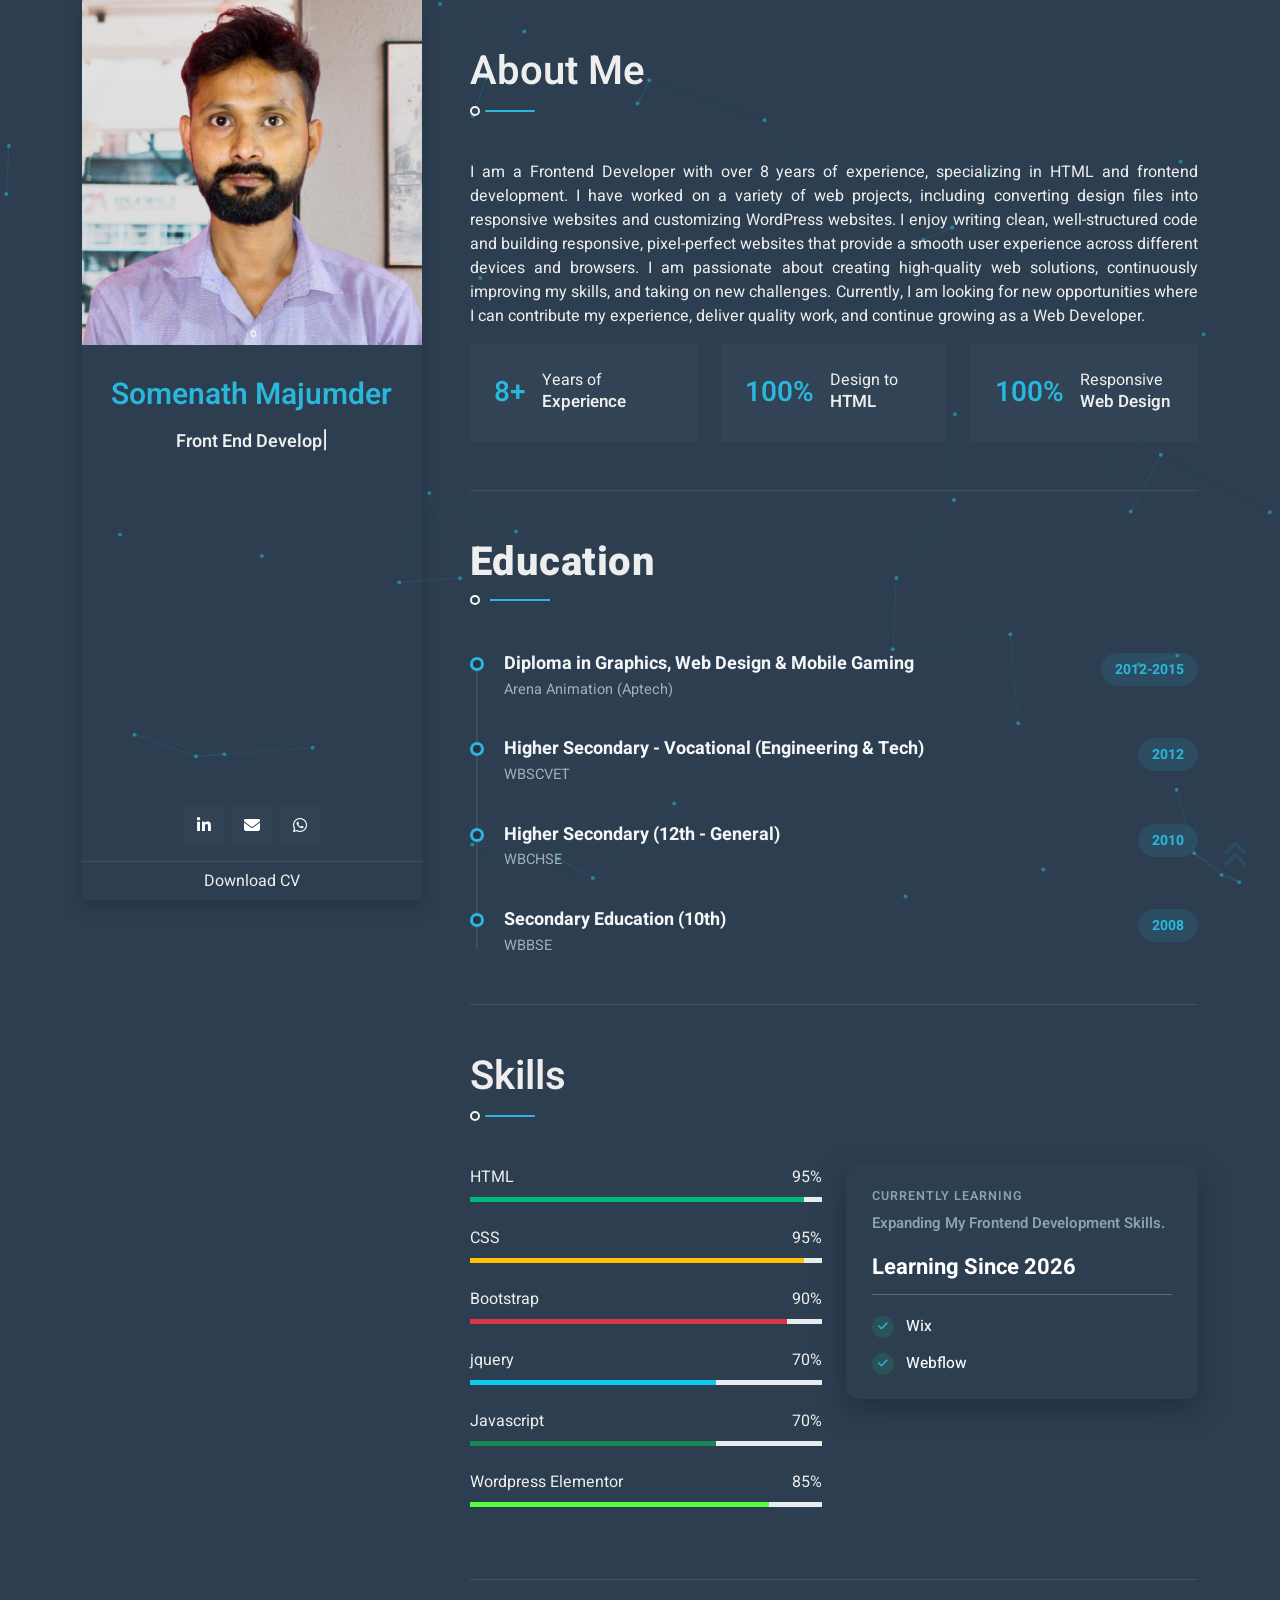
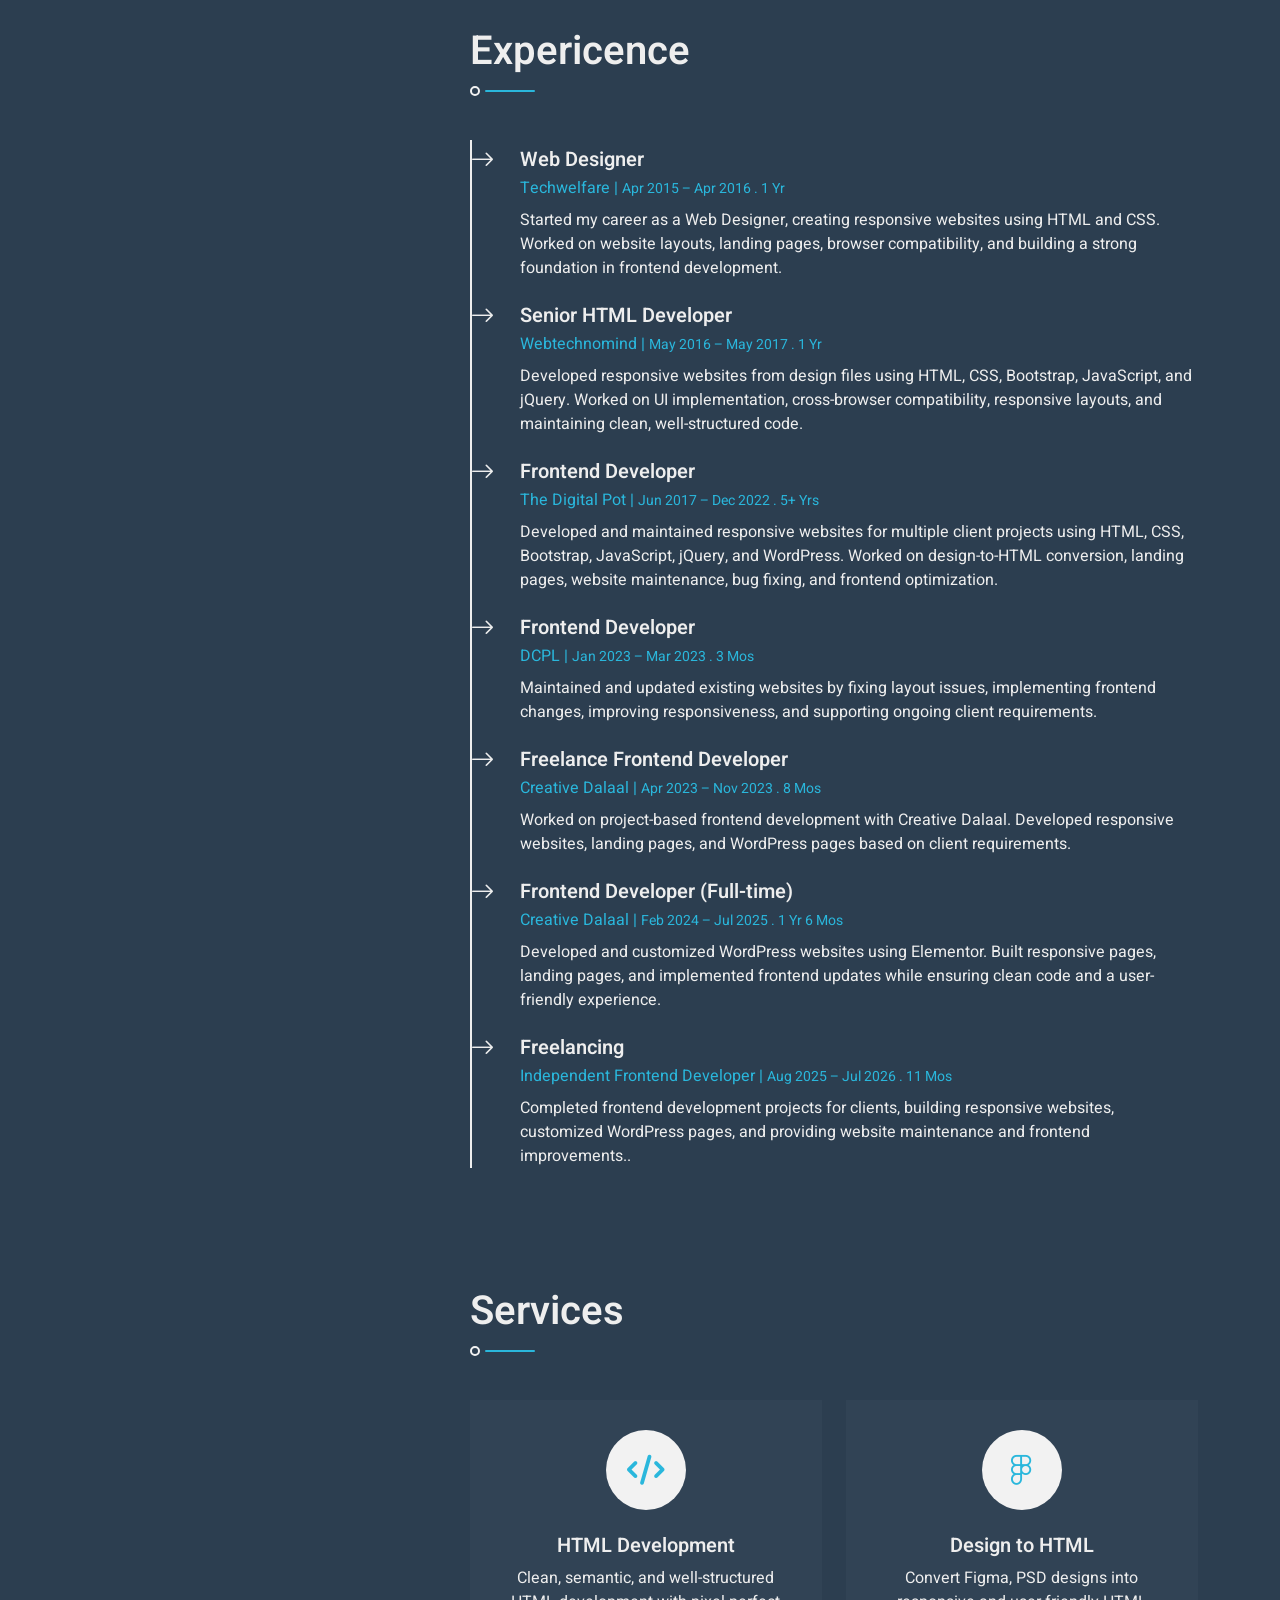
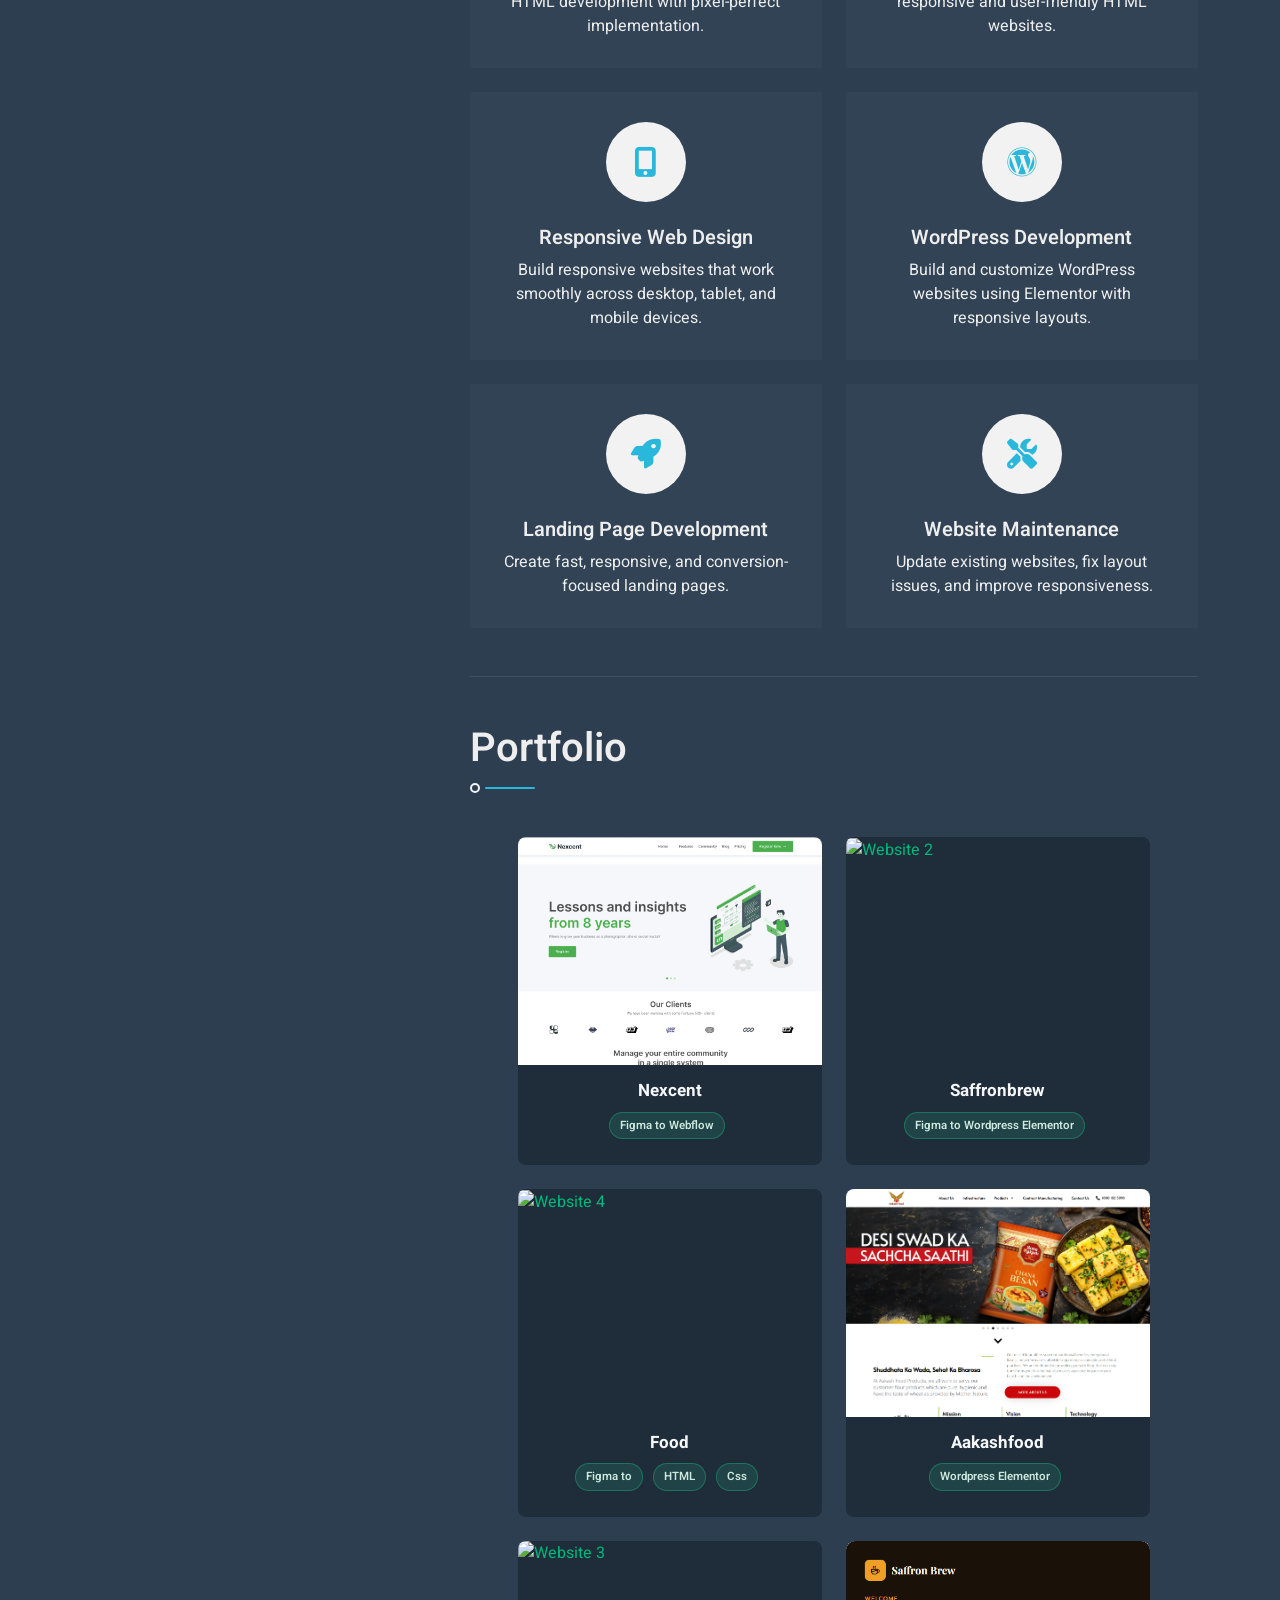
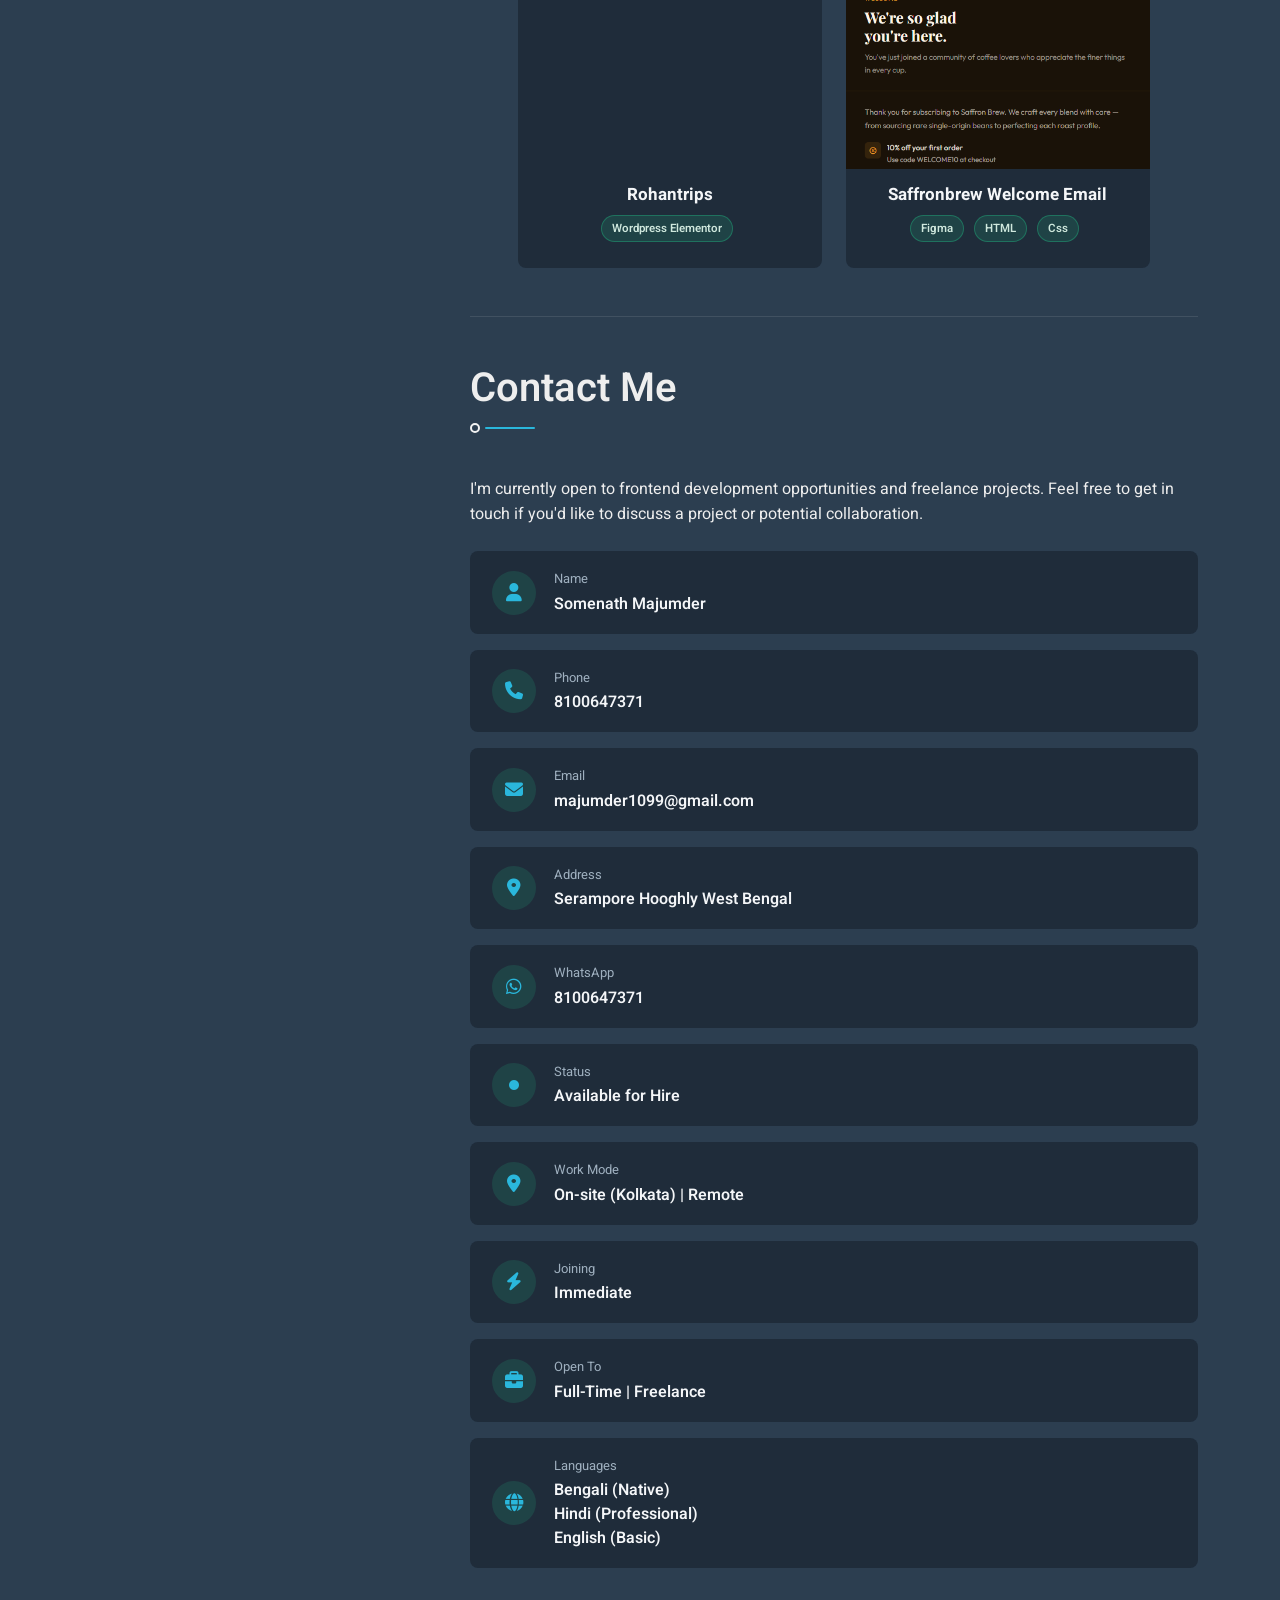
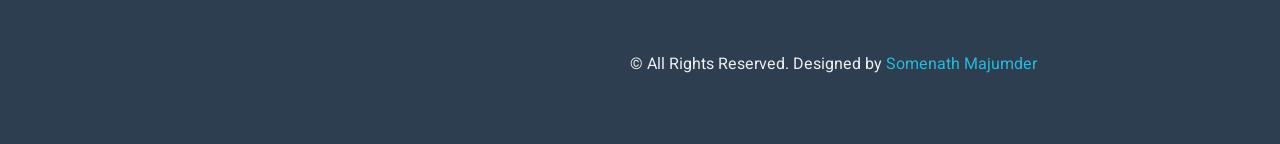
==== index.html @ 273dee14 "Update index.html" ====
<!DOCTYPE html>
<html lang="en">

<head>
    <met#aeb3b8et="utf-8">
        <title>Somenath Portfolio</title>
        <meta content="width=device-width, initial-scale=1.0" name="viewport">
        <meta name="viewport" content="width=device-width, initial-scale=1.0">


        <!-- Favicon -->
        <link href="" rel="icon">

        <!-- Google Web Fonts -->
        <link rel="preconnect" href="https://fonts.googleapis.com">
        <link rel="preconnect" href="https://fonts.gstatic.com" crossorigin>
        <link href="https://fonts.googleapis.com/css2?family=Heebo:wght@300;400;500;600;700&display=swap"
            rel="stylesheet">

        <!-- Icon Font Stylesheet -->
        <!-- <link href="https://cdnjs.cloudflare.com/ajax/libs/font-awesome/5.10.0/css/all.min.css" rel="stylesheet"> -->
        <link href="https://cdn.jsdelivr.net/npm/bootstrap-icons@1.4.1/font/bootstrap-icons.css" rel="stylesheet">

        <!-- Libraries Stylesheet -->
        <link href="lib/owlcarousel/assets/owl.carousel.min.css" rel="stylesheet">
        <link href="lib/lightbox/css/lightbox.min.css" rel="stylesheet">
        <link href="lib/animate/animate.min.css" rel="stylesheet">

        <!-- Customized Bootstrap Stylesheet -->
        <link href="css/bootstrap.min.css" rel="stylesheet">

        <!-- Template Stylesheet -->
        <link href="css/style.css" rel="stylesheet">
        <link rel="stylesheet" href="https://cdnjs.cloudflare.com/ajax/libs/font-awesome/6.5.1/css/all.min.css">
    

 
<script>
document.addEventListener('DOMContentLoaded', function(){

  const canvas = document.createElement('canvas');
  canvas.id = 'autoParticleBg';
  canvas.style.position = 'fixed';
  canvas.style.top = '0';
  canvas.style.left = '0';
  canvas.style.width = '100vw';
  canvas.style.height = '100vh';
  canvas.style.zIndex = '-1';        
  canvas.style.pointerEvents = 'none'; 
  document.body.appendChild(canvas);

  const ctx = canvas.getContext('2d');
  let width, height, particles;

  function resizeCanvas(){
    width = canvas.width = window.innerWidth;
    height = canvas.height = window.innerHeight;
  }
  window.addEventListener('resize', resizeCanvas);
  resizeCanvas();

  const PARTICLE_COUNT = 55;
  const MAX_DIST = 130;

  function createParticles(){
    particles = [];
    for(let i = 0; i < PARTICLE_COUNT; i++){
      particles.push({
        x: Math.random() * width,
        y: Math.random() * height,
        vx: (Math.random() - 0.5) * 0.35,
        vy: (Math.random() - 0.5) * 0.35
      });
    }
  }
  createParticles();

  function animateParticles(){
    ctx.clearRect(0, 0, width, height);

    particles.forEach(p => {
      p.x += p.vx;
      p.y += p.vy;
      if(p.x < 0 || p.x > width) p.vx *= -1;
      if(p.y < 0 || p.y > height) p.vy *= -1;

      ctx.beginPath();
      ctx.arc(p.x, p.y, 2, 0, Math.PI * 2);
      ctx.fillStyle = 'rgba(42, 183, 220, 0.55)';
      ctx.fill();
    });

    for(let i = 0; i < particles.length; i++){
      for(let j = i + 1; j < particles.length; j++){
        const dx = particles[i].x - particles[j].x;
        const dy = particles[i].y - particles[j].y;
        const dist = Math.sqrt(dx*dx + dy*dy);
        if(dist < MAX_DIST){
          ctx.beginPath();
          ctx.moveTo(particles[i].x, particles[i].y);
          ctx.lineTo(particles[j].x, particles[j].y);
          ctx.strokeStyle = 'rgba(42, 183, 220, ' + (1 - dist / MAX_DIST) * 0.25 + ')';
          ctx.lineWidth = 1;
          ctx.stroke();
        }
      }
    }
    requestAnimationFrame(animateParticles);
  }
  animateParticles();


  const style = document.createElement('style');
  style.textContent = `
    .auto-reveal{
      opacity: 0;
      transform: translateY(30px);
      transition: opacity 0.7s ease, transform 0.7s ease;
    }
    .auto-reveal.auto-active{
      opacity: 1;
      transform: translateY(0);
    }
  `;
  document.head.appendChild(style);

 
  const targets = document.querySelectorAll('section');
  targets.forEach(el => el.classList.add('auto-reveal'));

  const observer = new IntersectionObserver(function(entries){
    entries.forEach(function(entry){
      if(entry.isIntersecting){
        entry.target.classList.add('auto-active');
        observer.unobserve(entry.target);
      }
    });
  }, { threshold: 0.12 });

  targets.forEach(el => observer.observe(el));

});
</script>
</head>

<body>
    <!-- Spinner Start -->
    <div id="spinner"
        class="show bg-white position-fixed translate-middle w-100 vh-100 top-50 start-50 d-flex align-items-center justify-content-center">
        <div class="spinner-border text-primary" style="width: 3rem; height: 3rem;" role="status">
            <span class="sr-only">Loading...</span>
        </div>
    </div>
    <!-- Spinner End -->

    <div class="container">
        <div class="row g-5">
            <div class="col-lg-4 sticky-lg-top vh-100">
                <div class="d-flex flex-column h-100 text-center overflow-auto shadow">
                    <img class="w-100 img-fluid mb-4" src="img/s1.png" alt="Image">
                    <h1 class="text-primary mt-2">Somenath Majumder</h1>
                    <div class="mb-4" style="height: 22px;">
                        <h4 class="typed-text-output d-inline-block text-light"></h4>
                        <div class="typed-text d-none">Front End Developer, HTML
                            Developer, Figma to HTML, Figma to Wordpress Elementor </div>
                    </div>
                    <div class="d-flex justify-content-center mt-auto mb-3">
                        <a class="btn btn-secondary btn-square mx-1" href="https://www.linkedin.com/in/somenath-majumder-92918aa6/"><i class="fab fa-linkedin-in"></i></a>
                        <a class="btn btn-secondary btn-square mx-1" href="mailto:>majumder1099@gmail.com"><i class="fa-solid fa-envelope"></i></a>
                        <a class="btn btn-secondary btn-square mx-1" href="https://wa.me/8100647371" target="_blank"><i class="fa-brands fa-whatsapp"></i></a>
                        <!-- <a class="btn btn-secondary btn-square mx-1" href="#"><i class="fab fa-facebook-f"></i></a>
                        <a class="btn btn-secondary btn-square mx-1" href="#"><i class="fab fa-instagram"></i></a> -->
                    </div>
                    <div class="download border-top">
                        <a href="img/cv.pdf" class="btn w-50 " target="_blank">Download
                            CV</a>

                    </div>
                </div>
            </div>
            <div class="col-lg-8">
                <!-- About Start -->
                <section class="about py-5 border-bottom wow fadeInUp" data-wow-delay="0.1s">
                    <h1 class="title pb-3 mb-5">About Me</h1>
                    <p class="text-justify">I am a Frontend Developer with over 8 years
                        of experience, specializing in HTML and frontend development. I
                        have worked on a variety of web projects, including converting
                        design files into responsive websites and customizing WordPress
                        websites. I enjoy writing clean, well-structured code and building
                        responsive, pixel-perfect websites that provide a smooth user
                        experience across different devices and browsers. I am passionate
                        about creating high-quality web solutions, continuously improving
                        my skills, and taking on new challenges. Currently, I am looking
                        for new opportunities where I can contribute my experience,
                        deliver quality work, and continue growing as a Web Developer.
                    </p>

                    <div class="row g-4 about-box">
                        <div class="col-md-4 col-lg-6 col-xl-4">
                            <div class="d-flex bg-secondary p-4">
                                <h1 class="text-primary mb-0">8+</h1>
                                <div class="ps-3">
                                    <p class="mb-0">Years of</p>
                                    <h5 class="mb-0">Experience</h5>
                                </div>
                            </div>
                        </div>
                        <div class="col-md-4 col-lg-6 col-xl-4">
                            <div class="d-flex bg-secondary p-4">
                                <h1 class="text-primary mb-0">100%</h1>
                                <div class="ps-3">
                                    <p class="mb-0">Design to</p>
                                    <h5 class="mb-0">HTML</h5>
                                </div>
                            </div>
                        </div>
                        <div class="col-md-4 col-lg-6 col-xl-4">
                            <div class="d-flex bg-secondary p-4">
                                <h1 class="text-primary mb-0">100%</h1>
                                <div class="ps-3">
                                    <p class="mb-0">Responsive</p>
                                    <h5 class="mb-0">Web Design</h5>
                                </div>
                            </div>
                        </div>
                    </div>
                </section>
                <!-- About End -->
                <!-- Education Start -->
                <section class="edu-section py-5 border-bottom wow fadeInUp">
                    <div class="container1">

                        <div class="section-head mb-5">
                            <h2>Education</h2>
                            <div class="rule">
                                <span class="dot"></span>
                                <span class="line"></span>
                            </div>
                        </div>

                        <div class="edu-timeline">

                            <div class="edu-item">
                                <div class="d-flex flex-wrap justify-content-between align-items-start gap-2">
                                    <div class="edu-info">
                                        <h3>Diploma in Graphics, Web Design & Mobile Gaming</h3>
                                        <p>Arena Animation (Aptech)</p>
                                    </div>
                                    <span class="edu-year">2012-2015</span>
                                </div>
                            </div>

                            <div class="edu-item">
                                <div class="d-flex flex-wrap justify-content-between align-items-start gap-2">
                                    <div class="edu-info">
                                        <h3>Higher Secondary - Vocational (Engineering & Tech)</h3>
                                        <p>WBSCVET</p>
                                    </div>
                                    <span class="edu-year">2012</span>
                                </div>
                            </div>

                            <div class="edu-item">
                                <div class="d-flex flex-wrap justify-content-between align-items-start gap-2">
                                    <div class="edu-info">
                                        <h3>Higher Secondary (12th - General)</h3>
                                        <p>WBCHSE</p>
                                       
                                    </div>
                                    <span class="edu-year">2010</span>
                                </div>
                            </div>

                            <div class="edu-item">
                                <div class="d-flex flex-wrap justify-content-between align-items-start gap-2">
                                    <div class="edu-info">
                                        <h3>Secondary Education (10th)</h3>
                                        <p>WBBSE</p>
                                    </div>
                                    <span class="edu-year">2008</span>
                                </div>
                            </div>
                            

                        </div>

                    </div>
                </section>


                <!-- Education End -->
                <!-- Skills Start -->
                <section class="py-5 border-bottom wow fadeInUp" data-wow-delay="0.1s">
                    <h1 class="title pb-3 mb-5">Skills</h1>
                    <div class="row">
                        <div class="col-sm-6">
                            <div class="skill mb-4">
                                <div class="d-flex justify-content-between">
                                    <p class="mb-2">HTML</p>
                                    <p class="mb-2">95%</p>
                                </div>
                                <div class="progress">
                                    <div class="progress-bar bg-primary" role="progressbar" aria-valuenow="95"
                                        aria-valuemin="0" aria-valuemax="100">
                                    </div>
                                </div>
                            </div>
                            <div class="skill mb-4">
                                <div class="d-flex justify-content-between">
                                    <p class="mb-2">CSS</p>
                                    <p class="mb-2">95%</p>
                                </div>
                                <div class="progress">
                                    <div class="progress-bar bg-warning" role="progressbar" aria-valuenow="95"
                                        aria-valuemin="0" aria-valuemax="100">
                                    </div>
                                </div>
                            </div>
                            <div class="skill mb-4">
                                <div class="d-flex justify-content-between">
                                    <p class="mb-2">Bootstrap</p>
                                    <p class="mb-2">90%</p>
                                </div>
                                <div class="progress">
                                    <div class="progress-bar bg-danger" role="progressbar" aria-valuenow="90"
                                        aria-valuemin="0" aria-valuemax="100">
                                    </div>
                                </div>
                            </div>
                            <div class="skill mb-4">
                                <div class="d-flex justify-content-between">
                                    <p class="mb-2"> jquery</p>
                                    <p class="mb-2">70%</p>
                                </div>
                                <div class="progress">
                                    <div class="progress-bar bg-info" role="progressbar" aria-valuenow="70"
                                        aria-valuemin="0" aria-valuemax="100">
                                    </div>
                                </div>
                            </div>
                            <div class="skill mb-4">
                                <div class="d-flex justify-content-between">
                                    <p class="mb-2">Javascript</p>
                                    <p class="mb-2">70%</p>
                                </div>
                                <div class="progress">
                                    <div class="progress-bar bg-success" role="progressbar" aria-valuenow="70"
                                        aria-valuemin="0" aria-valuemax="100">
                                    </div>
                                </div>
                            </div>
                            <div class="skill mb-4">
                                <div class="d-flex justify-content-between">
                                    <p class="mb-2">Wordpress Elementor</p>
                                    <p class="mb-2">85%</p>
                                </div>
                                <div class="progress">
                                    <div class="progress-bar c1" role="progressbar" aria-valuenow="85" aria-valuemin="0"
                                        aria-valuemax="100">
                                    </div>
                                </div>
                            </div>

                        </div>
                        <div class="col-sm-6">
                            <div class="learning-card">
                                <h6>Currently Learning</h6>
                                <p>Expanding my frontend development skills.</p>
                                <div class="year">Learning Since 2026</div>
                                <hr>

                                <ul class="learning-list">
                                    <li><i class="fa-solid fa-check"></i> Wix</li>
                                    <li><i class="fa-solid fa-check"></i> Webflow</li>

                                </ul>
                            </div>


                        </div>
                    </div>
                </section>
                <!-- Skills End -->

                <!-- Expericence Start -->
                <section class="py-5 wow fadeInUp experience" data-wow-delay="0.1s">
                    <h1 class="title pb-3 mb-5">Expericence</h1>
                    <div class="border-start border-2 border-light pt-2 ps-5">
                        <div class="position-relative mb-4">
                            <span class="bi bi-arrow-right fs-4 text-light position-absolute"
                                style="top: -5px; left: -50px;"></span>
                            <h5 class="mb-1">Web Designer</h5>
                            <p class="mb-2">Techwelfare | <small>Apr 2015 – Apr 2016 . 1 yr</small></p>
                            <p>Started my career as a Web Designer, creating responsive websites using HTML and CSS. Worked on website layouts, landing pages, browser compatibility, and building a strong foundation in frontend development.</p>
                        </div>
                        <div class="position-relative mb-4">
                            <span class="bi bi-arrow-right fs-4 text-light position-absolute"
                                style="top: -5px; left: -50px;"></span>
                            <h5 class="mb-1">Senior HTML Developer</h5>
                            <p class="mb-2">Webtechnomind | <small>May 2016 – May 2017 . 1 yr</small></p>
                            <p>Developed responsive websites from design files using HTML, CSS, Bootstrap, JavaScript, and jQuery. Worked on UI implementation, cross-browser compatibility, responsive layouts, and maintaining clean, well-structured code.</p>
                        </div>
                        <div class="position-relative mb-4">
                            <span class="bi bi-arrow-right fs-4 text-light position-absolute"
                                style="top: -5px; left: -50px;"></span>
                            <h5 class="mb-1">Frontend Developer</h5>
                            <p class="mb-2">The Digital Pot | <small>Jun 2017 – Dec 2022 . 5+ yrs</small></p>
                            <p>Developed and maintained responsive websites for multiple client projects using HTML, CSS, Bootstrap, JavaScript, jQuery, and WordPress. Worked on design-to-HTML conversion, landing pages, website maintenance, bug fixing, and frontend optimization.</p>
                        </div>
                        <div class="position-relative mb-4">
                            <span class="bi bi-arrow-right fs-4 text-light position-absolute"
                                style="top: -5px; left: -50px;"></span>
                            <h5 class="mb-1">Frontend Developer</h5>
                            <p class="mb-2">DCPL | <small>Jan 2023 – Mar 2023 . 3 mos</small></p>
                            <p>Maintained and updated existing websites by fixing layout issues, implementing frontend changes, improving responsiveness, and supporting ongoing client requirements.
                            </p>
                        </div>
                        <div class="position-relative mb-4">
                            <span class="bi bi-arrow-right fs-4 text-light position-absolute"
                                style="top: -5px; left: -50px;"></span>
                            <h5 class="mb-1">Freelance Frontend Developer</h5>
                            <p class="mb-2">Creative Dalaal | <small>Apr 2023 – Nov 2023 . 8 mos</small></p>
                            <p>Worked on project-based frontend development with Creative Dalaal. Developed responsive websites, landing pages, and WordPress pages based on client requirements.</p>
                        </div>
                        <div class="position-relative mb-4">
                            <span class="bi bi-arrow-right fs-4 text-light position-absolute"
                                style="top: -5px; left: -50px;"></span>
                            <h5 class="mb-1">Frontend Developer (Full-time)</h5>
                            <p class="mb-2">Creative Dalaal | <small>Feb 2024 – Jul 2025 . 1 yr 6 mos</small></p>
                            <p>Developed and customized WordPress websites using Elementor. Built responsive pages, landing pages, and implemented frontend updates while ensuring clean code and a user-friendly experience.</p>
                        </div>
                        <div class="position-relative mb-4">
                            <span class="bi bi-arrow-right fs-4 text-light position-absolute"
                                style="top: -5px; left: -50px;"></span>
                            <h5 class="mb-1">Freelancing</h5>
                            <p class="mb-2">	Independent Frontend Developer | <small>Aug 2025 – Jul 2026 . 11 mos</small></p>
                            <p>Completed frontend development projects for clients, building responsive websites, customized WordPress pages, and providing website maintenance and frontend improvements..</p>
                        </div>
                    </div>
                </section>
                <!-- Expericence End -->


                <!-- Services Start -->
                <section class="service py-5 border-bottom wow fadeInUp" data-wow-delay="0.1s">
                    <h1 class="title pb-3 mb-5">Services</h1>
                    <div class="row g-4">
                        <div class="col-md-6">
                            <div class="service-item">
                                <i class="fa-solid fa-code mx-auto mb-4"></i>
                                <h5 class="mb-2">HTML Development</h5>
                                <p class="mb-0">Clean, semantic, and well-structured HTML
                                    development with pixel-perfect implementation.</p>
                            </div>
                        </div>
                        <div class="col-md-6">
                            <div class="service-item">
                                <i class="fa-brands fa-figma mx-auto mb-4"></i>
                                <h5 class="mb-2">Design to HTML</h5>
                                <p class="mb-0">Convert Figma, PSD designs into responsive and
                                    user-friendly HTML websites.</p>
                            </div>
                        </div>
                        <div class="col-md-6">
                            <div class="service-item">
                                <i class="fa-solid fa-mobile-screen-button mx-auto mb-4"></i>
                                <h5 class="mb-2">Responsive Web Design</h5>
                                <p class="mb-0">Build responsive websites that work smoothly
                                    across desktop, tablet, and mobile devices.</p>
                            </div>
                        </div>
                        <div class="col-md-6">
                            <div class="service-item">
                                <i class="fa-brands fa-wordpress mx-auto mb-4"></i>
                                <h5 class="mb-2">WordPress Development</h5>
                                <p class="mb-0">Build and customize WordPress websites using
                                    Elementor with responsive layouts.</p>
                            </div>
                        </div>
                        <div class="col-md-6">
                            <div class="service-item">
                                <i class="fa-solid fa-rocket mx-auto mb-4"></i>
                                <h5 class="mb-2">Landing Page Development</h5>
                                <p class="mb-0">Create fast, responsive, and
                                    conversion-focused landing pages.</p>
                            </div>
                        </div>
                        <div class="col-md-6">
                            <div class="service-item">
                                <i class="fa-solid fa-screwdriver-wrench mx-auto mb-4"></i>
                                <h5 class="mb-2">Website Maintenance</h5>
                                <p class="mb-0">Update existing websites, fix layout issues,
                                    and improve responsiveness.</p>
                            </div>
                        </div>
                    </div>
                </section>
                <!-- Services End -->


                <section class="py-5 border-bottom wow fadeInUp" data-wow-delay="0.1s">
                    <h1 class="title pb-3 mb-5">Portfolio</h1>

                    <div class="container gallery-wrap">

                        <!-- FILTER TABS -->
                        <!-- <div class="filters d-flex justify-content-center gap-2 flex-wrap mb-5">
                            <button class="active" data-filter="all"><i class="fa-solid fa-star me-2"></i>All</button>
                            <button data-filter="design"><i class="fa-solid fa-palette me-2"></i>Design</button>
                            <button data-filter="development"><i class="fa-solid fa-mobile-screen-button me-2"></i>Development</button>
                        </div> -->

                        <!-- GALLERY GRID : 3 per row -->
                        <div class="row g-4" id="galleryGrid">

                            <div class="col-md-6 gallery-col" data-category="development">
                                <a href="https://demo-7b9b4e.webflow.io/" target="_blank" class="project-card">
                                    <div class="project-thumb">
                                        <img src="img/nexcent.png" alt="Website 1">
                                    </div>
                                    <div class="project-body">
                                        <h5>nexcent</h5>
                                        <span class="skill-badge">Figma to Webflow</span>
                                    </div>
                                </a>
                            </div>

                            <div class="col-md-6 gallery-col" data-category="design">
                                <a href="https://demo-project.infinityfree.me/saffronbrew/?i=1" target="_blank"
                                    class="project-card">
                                    <div class="project-thumb">
                                        <img src="img/saffronbrew.png" alt="Website 2">
                                    </div>
                                    <div class="project-body">
                                        <h5>saffronbrew</h5>
                                        <span class="skill-badge">Figma to Wordpress
                                            Elementor</span>
                                    </div>
                                </a>
                            </div>


                            <div class="col-md-6 gallery-col" data-category="development">
                                <a href="https://majumder1099.github.io/food-new/" target="_blank" class="project-card">
                                    <div class="project-thumb">
                                        <img src="img/food.png" alt="Website 4">
                                    </div>
                                    <div class="project-body">
                                        <h5>food</h5>
                                        <span class="skill-badge">Figma to</span>
                                        <span class="skill-badge">HTML</span>
                                        <span class="skill-badge">Css</span>
                                    </div>
                                </a>
                            </div>
                            <div class="col-md-6 gallery-col" data-category="development">
                                <a href="https://aakashfood.com/" target="_blank" class="project-card">
                                    <div class="project-thumb">
                                        <img src="img/aakashfood.png" alt="Website 3">
                                    </div>
                                    <div class="project-body">
                                        <h5>aakashfood</h5>
                                        <span class="skill-badge">Wordpress Elementor</span>
                                    </div>
                                </a>
                            </div>
                            <div class="col-md-6 gallery-col" data-category="development">
                                <a href="https://rohantrips.in//" target="_blank" class="project-card">
                                    <div class="project-thumb">
                                        <img src="img/rohantrips.png" alt="Website 3">
                                    </div>
                                    <div class="project-body">
                                        <h5>rohantrips</h5>
                                        <span class="skill-badge">Wordpress Elementor</span>
                                    </div>
                                </a>
                            </div>
                            <div class="col-md-6 gallery-col" data-category="development">
                                <a href="https://majumder1099.github.io/saffronbrew/saffron_brew_welcome_email.html"
                                    target="_blank" class="project-card">
                                    <div class="project-thumb">
                                        <img src="img/saffron_email.png" alt="Website 3">
                                    </div>
                                    <div class="project-body">
                                        <h5>saffronbrew welcome email</h5>
                                        <span class="skill-badge">Figma</span>
                                        <span class="skill-badge">HTML</span>
                                        <span class="skill-badge">Css</span>
                                    </div>
                                </a>
                            </div>


                        </div>

                    </div>
                </section>


                <!-- Contact Start -->
                <section class="py-5 wow fadeInUp" data-wow-delay="0.1s" id="contact">
                    <h1 class="title pb-3 mb-5">Contact Me</h1>
                    <h4 class="mb-4">I'm currently open to frontend development
                        opportunities and freelance projects. Feel free to get in touch if
                        you'd like to discuss a project or potential collaboration.</h4>
                    <ul class="contact-list">

                        <li>
                            <div class="icon"><i class="fa-solid fa-user"></i></div>
                            <div>
                                <div class="label">Name</div>
                                <div class="value">Somenath Majumder</div>
                            </div>
                        </li>
                        <!-- <li>
                            <div class="icon"><i class="fa-solid fa-cake-candles"></i></div>
                            <div>
                                <div class="label">Date of Birth</div>
                                <div class="value">21.03.1991</div>
                            </div>
                            </li> -->

                        <li>
                            <div class="icon"><i class="fa-solid fa-phone"></i></div>
                            <div>
                                <div class="label">Phone</div>
                                <a class="value" href="tel:">8100647371</a>
                            </div>
                        </li>

                        <li>
                            <div class="icon"><i class="fa-solid fa-envelope"></i></div>
                            <div>
                                <div class="label">Email</div>
                                <a class="value" href="mailto:>majumder1099@gmail.com">majumder1099@gmail.com</a>
                            </div>
                        </li>

                        <li>
                            <div class="icon"><i class="fa-solid fa-location-dot"></i></div>
                            <div>
                                <div class="label">Address</div>
                                <div class="value">Serampore Hooghly West Bengal</div>
                            </div>
                        </li>

                        <li>
                            <div class="icon"><i class="fa-brands fa-whatsapp"></i></div>
                            <div>
                                <div class="label">WhatsApp</div>
                                <a class="value" href="https://wa.me/8100647371" target="_blank">8100647371</a>
                            </div>
                        </li>


                        <li>
                            <div class="icon icon-green"><i class="fa-solid fa-circle" style="font-size:10px;"></i>
                            </div>
                            <div>
                                <div class="label">Status</div>
                                <div class="value status"><span class="status-dot"></span>Available for Hire</div>
                            </div>
                        </li>

                        <li>
                            <div class="icon icon-pink"><i class="fa-solid fa-location-dot"></i></div>
                            <div>
                                <div class="label">Work Mode</div>
                                <div class="value">On-site (Kolkata) | Remote</div>
                            </div>
                        </li>

                        <li>
                            <div class="icon icon-yellow"><i class="fa-solid fa-bolt"></i>
                            </div>
                            <div>
                                <div class="label">Joining</div>
                                <div class="value">Immediate</div>
                            </div>
                        </li>

                        <li>
                            <div class="icon icon-purple"><i class="fa-solid fa-briefcase"></i></div>
                            <div>
                                <div class="label">Open To</div>
                                <div class="value">Full-Time | Freelance</div>
                            </div>
                        </li>

                        <li>
                            <div class="icon icon-blue"><i class="fa-solid fa-globe"></i>
                            </div>
                            <div>
                                <div class="label">Languages</div>
                                <div class="value">
                                    <span class="lang-line">Bengali (Native)</span><br>
                                    <span class="lang-line">Hindi (Professional)</span><br>
                                    <span class="lang-line">English (Basic)</span>
                                </div>
                            </div>
                        </li>


                    </ul>
                </section>
                <!-- Contact End -->

                <!-- Footer Start -->
                <section class="wow fadeIn" data-wow-delay="0.1s">
                    <!-- <div class="bg-secondary text-light text-center p-5">
                            <div class="d-flex justify-content-center mb-4">
                                <a class="btn btn-dark btn-square mx-1" href="#"><i class="fab fa-twitter"></i></a>
                                <a class="btn btn-dark btn-square mx-1" href="#"><i class="fab fa-facebook-f"></i></a>
                                <a class="btn btn-dark btn-square mx-1" href="#"><i class="fab fa-linkedin-in"></i></a>
                                <a class="btn btn-dark btn-square mx-1" href="#"><i class="fab fa-instagram"></i></a>
                            </div>
                            <div class="d-flex justify-content-center mb-3">
                                <a class="text-light px-3 border-end" href="#">Privacy</a>
                                <a class="text-light px-3 border-end" href="#">Terms</a>
                                <a class="text-light px-3 border-end" href="#">FAQs</a>
                                <a class="text-light px-3" href="#">Help</a>
                            </div>
							
                            <p class="m-0">&copy; All Rights Reserved. Designed by <a href="https://htmlcodex.com">HTML Codex</a></p>
                        </div> -->
                    <p class="m-0 copy">&copy; All Rights Reserved.<br class="d-block d-sm-none"> Designed by <a href="">Somenath Majumder</a></p>
                </section>
                <!-- Footer End -->
            </div>
        </div>
    </div>


    <!-- Back to Top -->
    <a href="#" class="back-to-top"><i class="fa fa-angle-double-up"></i></a>

    <!-- JavaScript Libraries -->
    <script src="https://code.jquery.com/jquery-3.4.1.min.js"></script>
    <script src="https://stackpath.bootstrapcdn.com/bootstrap/4.4.1/js/bootstrap.bundle.min.js">
    </script>
    <script src="lib/wow/wow.min.js"></script>
    <script src="lib/typed/typed.min.js"></script>
    <script src="lib/easing/easing.min.js"></script>
    <script src="lib/waypoints/waypoints.min.js"></script>
    <script src="lib/counterup/counterup.min.js"></script>
    <script src="lib/owlcarousel/owl.carousel.min.js"></script>
    <script src="lib/isotope/isotope.pkgd.min.js"></script>
    <script src="lib/lightbox/js/lightbox.min.js"></script>

    <!-- Contact Javascript File -->
    <script src="mail/jqBootstrapValidation.min.js"></script>
    <script src="mail/contact.js"></script>

    <!-- Template Javascript -->
    <script src="js/main.js"></script>
</body>

</html>
---- css/style.css ----
/********** Template CSS **********/
:root {
  --primary: #2ab7dc;
  --secondary: #314355;
  --light: #F2F2F2;
  --dark: #2C3E50;
}

#spinner {
  opacity: 0;
  visibility: hidden;
  transition: opacity .5s ease-out, visibility 0s linear .5s;
  z-index: 99999;
}

#spinner .spinner-border {
  color: #2ab7dc !important
}

.sticky-lg-top h1 {
  color: #2ab7dc !important;
  font-size: 30px;
}

.sticky-lg-top h4 {
  font-size: 18px;
}

.download {
  text-align: center;
}

#spinner.show {
  transition: opacity .5s ease-out, visibility 0s linear 0s;
  visibility: visible;
  opacity: 1;
}

@media (max-width: 991.98px) {
  .sticky-lg-top.vh-100 {
    height: 100% !important;
  }
}

.fw-semi-bold {
  font-weight: 600;
}

.fw-medium {
  font-weight: 500;
}

.btn-square {
  width: 40px;
  height: 40px;
}

.btn-sm-square {
  width: 30px;
  height: 30px;
}

.btn-lg-square {
  width: 50px;
  height: 50px;
}

.btn-square,
.btn-sm-square,
.btn-lg-square {
  padding: 0;
  display: flex;
  align-items: center;
  justify-content: center;
}

.btn.btn-primary {
  color: #FFFFFF;
}

.typed-cursor {
  font-size: 25px;
  color: var(--light);
}

.back-to-top {
  position: fixed;
  display: none;
  width: 30px;
  height: 30px;
  text-align: center;
  line-height: 1;
  font-size: 30px;
  right: 30px;
  bottom: 30px;
  transition: background 0.5s;
  z-index: 11;
}

.back-to-top i {
  color: var(--primary);
}

.back-to-top i:hover {
  color: var(--dark);
}

.back-to-top {
  -webkit-animation: action 1s infinite alternate;
  animation: action 1s infinite alternate;
}

@-webkit-keyframes action {
  0% {
    transform: translateY(0);
  }

  100% {
    transform: translateY(-15px);
  }
}

@keyframes action {
  0% {
    transform: translateY(0);
  }

  100% {
    transform: translateY(-15px);
  }
}

.title {
  position: relative;
}

.title::before {
  position: absolute;
  content: "";
  width: 10px;
  height: 10px;
  bottom: -4px;
  left: 0;
  border: 2px solid var(--light);
  border-radius: 10px;
}

.title::after {
  position: absolute;
  content: "";
  width: 50px;
  height: 2px;
  bottom: 0;
  left: 15px;
  border-radius: 2px;
  background: #2ab7dc;
}

.progress {
  height: 5px;
}

.progress .progress-bar {
  width: 0px;
  transition: 2s;
}

.service-item {
  padding: 30px;
  text-align: center;
  background: var(--secondary);
}

.service-item i {
  width: 80px;
  height: 80px;
  font-size: 30px;
  border-radius: 50%;
  display: flex;
  align-items: center;
  justify-content: center;
  background: var(--light);
  color: #2ab7dc;
  transition: .5s;
}

.service-item:hover i {
  background: #2ab7dc;
  color: #fff;
}

.portfolio-item .portfolio-btn {
  position: absolute;
  width: 0;
  height: 0;
  top: 50%;
  left: 50%;
  font-size: 90px;
  background: rgba(44, 62, 80, .9);
  opacity: 0;
  transition: .5s;
}

.portfolio-item:hover .portfolio-btn {
  opacity: 1;
  width: calc(100% - 60px);
  height: calc(100% - 60px);
  top: 30px;
  left: 30px;
}

.portfolio-item i {
  opacity: 0;
  transition: .3s;
  transition-delay: .3s;
}

.portfolio-item:hover i {
  opacity: 1;
}

.testimonial-carousel .owl-dots {
  margin-top: 25px;
  text-align: center;
}

.testimonial-carousel .owl-dot {
  display: inline-block;
  margin: 0 5px;
  width: 15px;
  height: 15px;
  background: var(--light);
}

.testimonial-carousel .owl-dot.active {
  background: var(--primary);
}

.c1 {
  background: #57ff44;
}

.c2 {
  background: #af0b0b;
}

.c3 {
  background: #5144ff;
}

.about-box h1 {
  font-size: 28px;
  line-height: 50px;
  color: #2ab7dc !important;
}

.about-box h5 {
  font-size: 17px;
}

.text-justify {
  text-align: justify;
}

/* education */
:root {
  --bg: #263544;
  --text: #f4f6f8;
  --muted: #9fb0bf;
  --line: rgba(255, 255, 255, 0.08);
  --c-accent: #2ab7dc;
}

.edu-section {
  padding: 70px 0;
}

.section-head h2 {
  font-size: 40px;
  font-weight: 800;
  letter-spacing: 0.5px;
}

.section-head .rule {
  display: flex;
  align-items: center;
  gap: 10px;
}

.section-head .rule .dot {
  width: 10px;
  height: 10px;
  border: 2px solid var(--text);
  border-radius: 50%;
}

.section-head .rule .line {
  width: 60px;
  height: 2px;
  background: #2ab7dc;
}

.edu-timeline {
  position: relative;
  padding-left: 34px;
}

.edu-timeline::before {
  content: "";
  position: absolute;
  left: 6px;
  top: 6px;
  bottom: 6px;
  width: 2px;
  background: var(--line);
}

.edu-item {
  position: relative;
  padding-bottom: 38px;
}

.edu-item:last-child {
  padding-bottom: 0;
}

.edu-item::before {
  content: "";
  position: absolute;
  left: -34px;
  top: 4px;
  width: 14px;
  height: 14px;
  border-radius: 50%;
  background: var(--bg);
  border: 3px solid var(--c-accent);
}

.edu-info h3 {
  font-size: 18px;
  font-weight: 700;
  color: var(--text);
  margin-bottom: 4px;
}

.edu-info p {
  font-size: 14.5px;
  color: var(--muted);
  margin-bottom: 0;
}

.edu-year {
  font-size: 14px;
  font-weight: 700;
  color: var(--c-accent);
  background: rgba(42, 183, 220, 0.12);
  padding: 6px 14px;
  border-radius: 20px;
  white-space: nowrap;
}

@media (max-width: 575.98px) {
  .section-head h2 {
    font-size: 32px;
  }
}



/* skill */
.learning-card {
  /* max-width: 270px;
    background: #1c2733; */
  border-radius: 12px;
  padding: 24px 26px;
  color: #f4f6f8;
  box-shadow: 0 10px 30px rgba(0, 0, 0, 0.25);
}

.learning-card h6 {
  font-size: 12.5px;
  font-weight: 600;
  letter-spacing: 1px;
  text-transform: uppercase;
  color: #8fa2b3;

}

.learning-card p {
  font-size: 15px;
  font-weight: 600;
  text-transform: capitalize;

  color: #8fa2b3;

}

.learning-card .year {
  font-size: 22px;
  font-weight: 700;
  color: #ffffff;
  margin-bottom: 10px;
}

.learning-card hr {
  border-top: 1px solid rgba(255, 255, 255, 0.12);
  margin: 0 0 20px 0;
}

.learning-list {
  list-style: none;
  padding: 0;
  margin: 0;
}

.learning-list li {
  display: flex;
  align-items: center;
  gap: 12px;
  font-size: 15.5px;
  font-weight: 500;
  margin-bottom: 14px;
}

.learning-list li:last-child {
  margin-bottom: 0;
}

.learning-list li i {
  flex-shrink: 0;
  width: 22px;
  height: 22px;
  display: flex;
  align-items: center;
  justify-content: center;
  background: rgba(33, 201, 138, 0.15);
  color: #2ab7dc;
  border-radius: 50%;
  font-size: 11px;
}

/* experience */
.experience .mb-2 {
  text-transform: capitalize;
  color: #2ab7dc;
}




}

.filters button:hover {
  color: #f4f6f8;
  border-color: rgba(255, 255, 255, 0.35);
}

.filters button.active {
  background: rgba(255, 255, 255, 0.08);
  color: #f4f6f8;
  border-color: rgba(255, 255, 255, 0.35);
}

/* ---------- Project card ---------- */
.project-card {
  display: block;
  text-decoration: none;
  background: #1f2c3a;
  border-radius: 8px;
  overflow: hidden;
  height: 100%;
  transition: transform 0.25s ease, box-shadow 0.25s ease;
}

.project-card:hover {
  transform: translateY(-6px);
  box-shadow: 0 12px 24px rgba(0, 0, 0, 0.3);
}

.project-thumb {
  position: relative;
  aspect-ratio: 4 / 3;
  overflow: hidden;
}

.project-thumb img {
  width: 100%;
  height: 100%;
  object-fit: cover;
  object-position: top;
  transition: transform 0.4s ease;
}

.project-card:hover .project-thumb img {
  transform: scale(1.08);
}

.project-body {
  padding: 16px 18px 20px;
  text-align: center;
}

.project-body h5 {
  font-size: 17px;
  font-weight: 700;
  color: #f4f6f8;
  margin-bottom: 10px;
  text-transform: capitalize;
}

.skill-badge {
  display: inline-block;
  font-size: 11.5px;
  font-weight: 600;
  color: #cfe8dd;
  background: rgba(33, 201, 138, 0.15);
  border: 1px solid rgba(33, 201, 138, 0.35);
  padding: 4px 10px;
  border-radius: 20px;
  margin: 0 6px 6px 0;
}


/* contact */
#contact h4 {
  font-size: 16px;
  line-height: 25px;
  font-weight: normal;
}

.contact-list {
  list-style: none;
  padding: 0;
  margin: 0;
}

.contact-list li {
  display: flex;
  align-items: center;
  gap: 18px;
  background: #1f2c3a;
  border-radius: 8px;
  padding: 18px 22px;
  margin-bottom: 16px;
}

.contact-list .icon {
  flex-shrink: 0;
  width: 44px;
  height: 44px;
  border-radius: 50%;
  background: rgba(33, 201, 138, 0.15);
  color: #2ab7dc;
  display: flex;
  align-items: center;
  justify-content: center;
  font-size: 18px;
}

.contact-list .label {
  font-size: 13px;
  color: #9fb0bf;
  margin-bottom: 3px;
}

.contact-list .value {
  font-size: 16px;
  font-weight: 600;
  color: #f4f6f8;
}

.contact-list a.value {
  text-decoration: none;
  color: #f4f6f8;
}

.contact-list a.value:hover {
  color: #2ab7dc;
}


.copy {
  text-align: center;
  padding: 20px 0;
}

.copy a {
  color: #2ab7dc;
}





@media (max-width: 480px) {
 html, body {
  overflow-x: hidden;
  max-width: 100%;
}
.about, .service{ padding: 0 0 0 0 !important;}
}
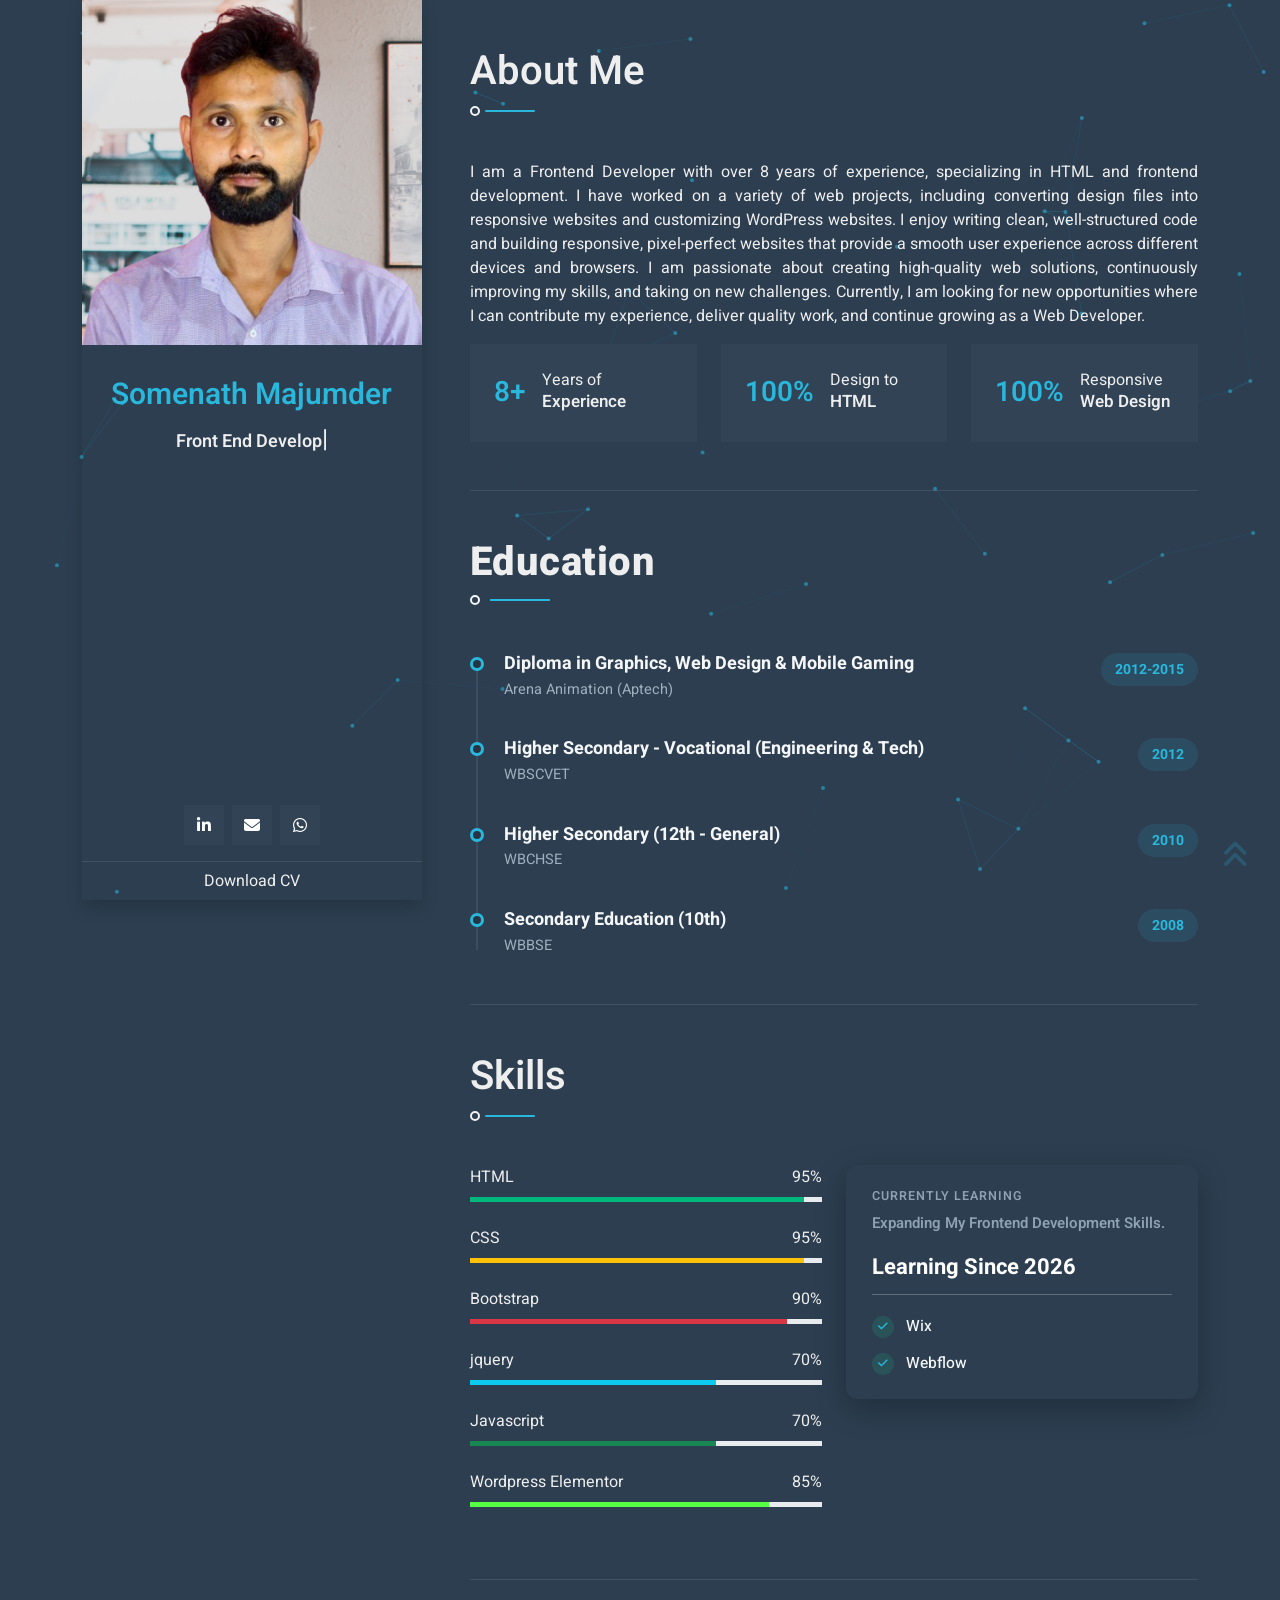
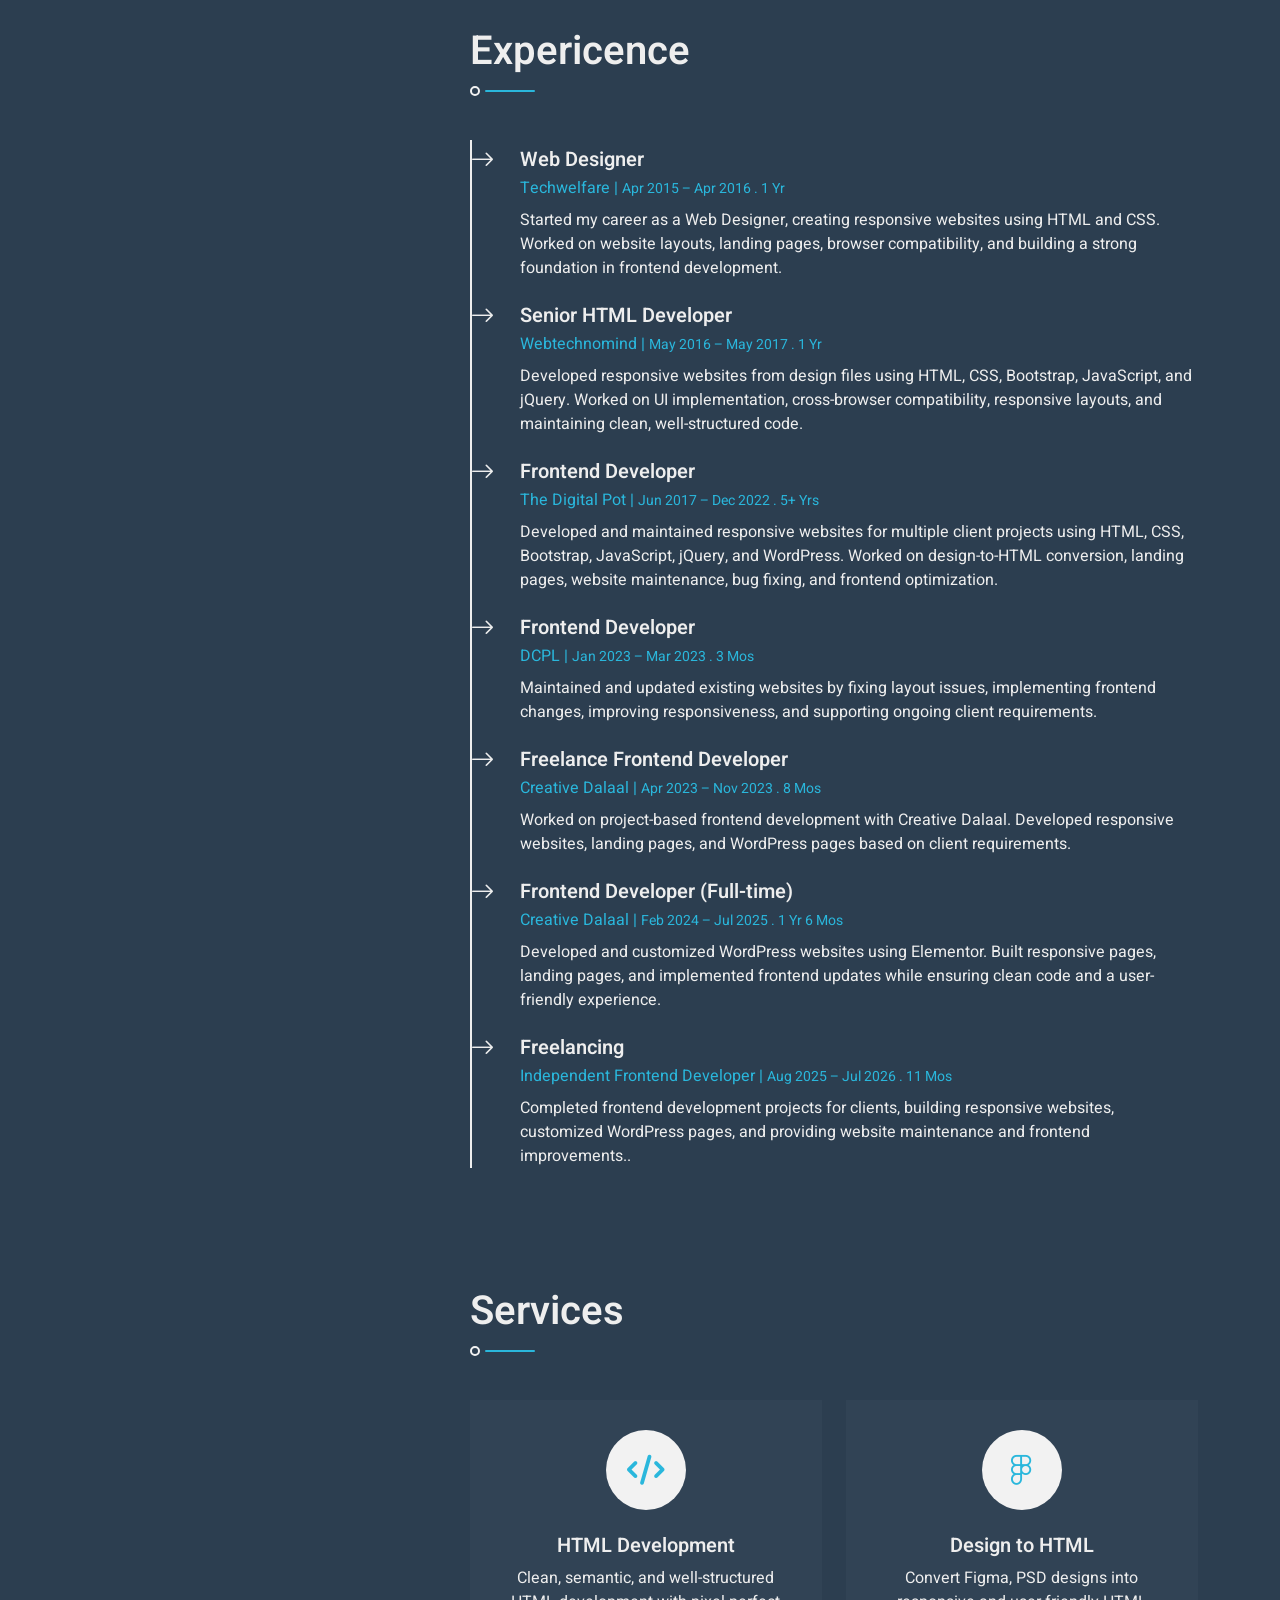
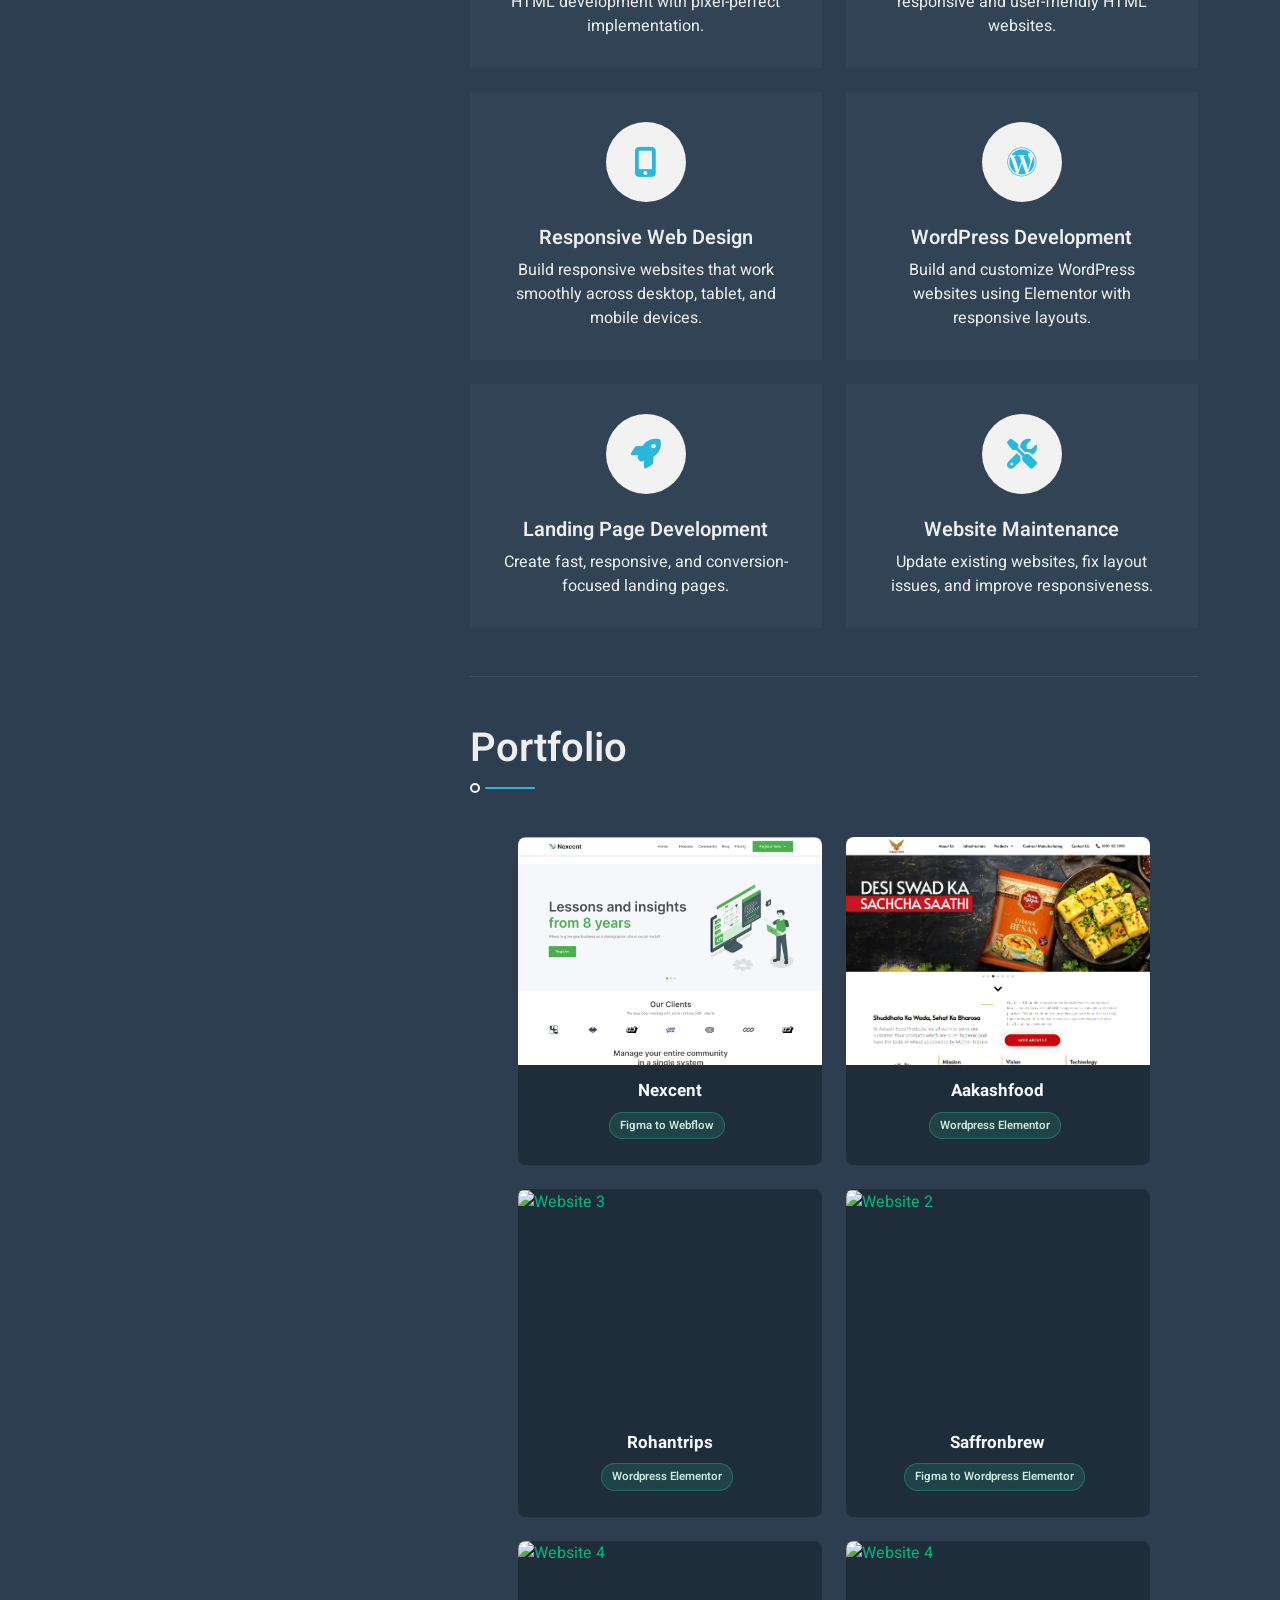
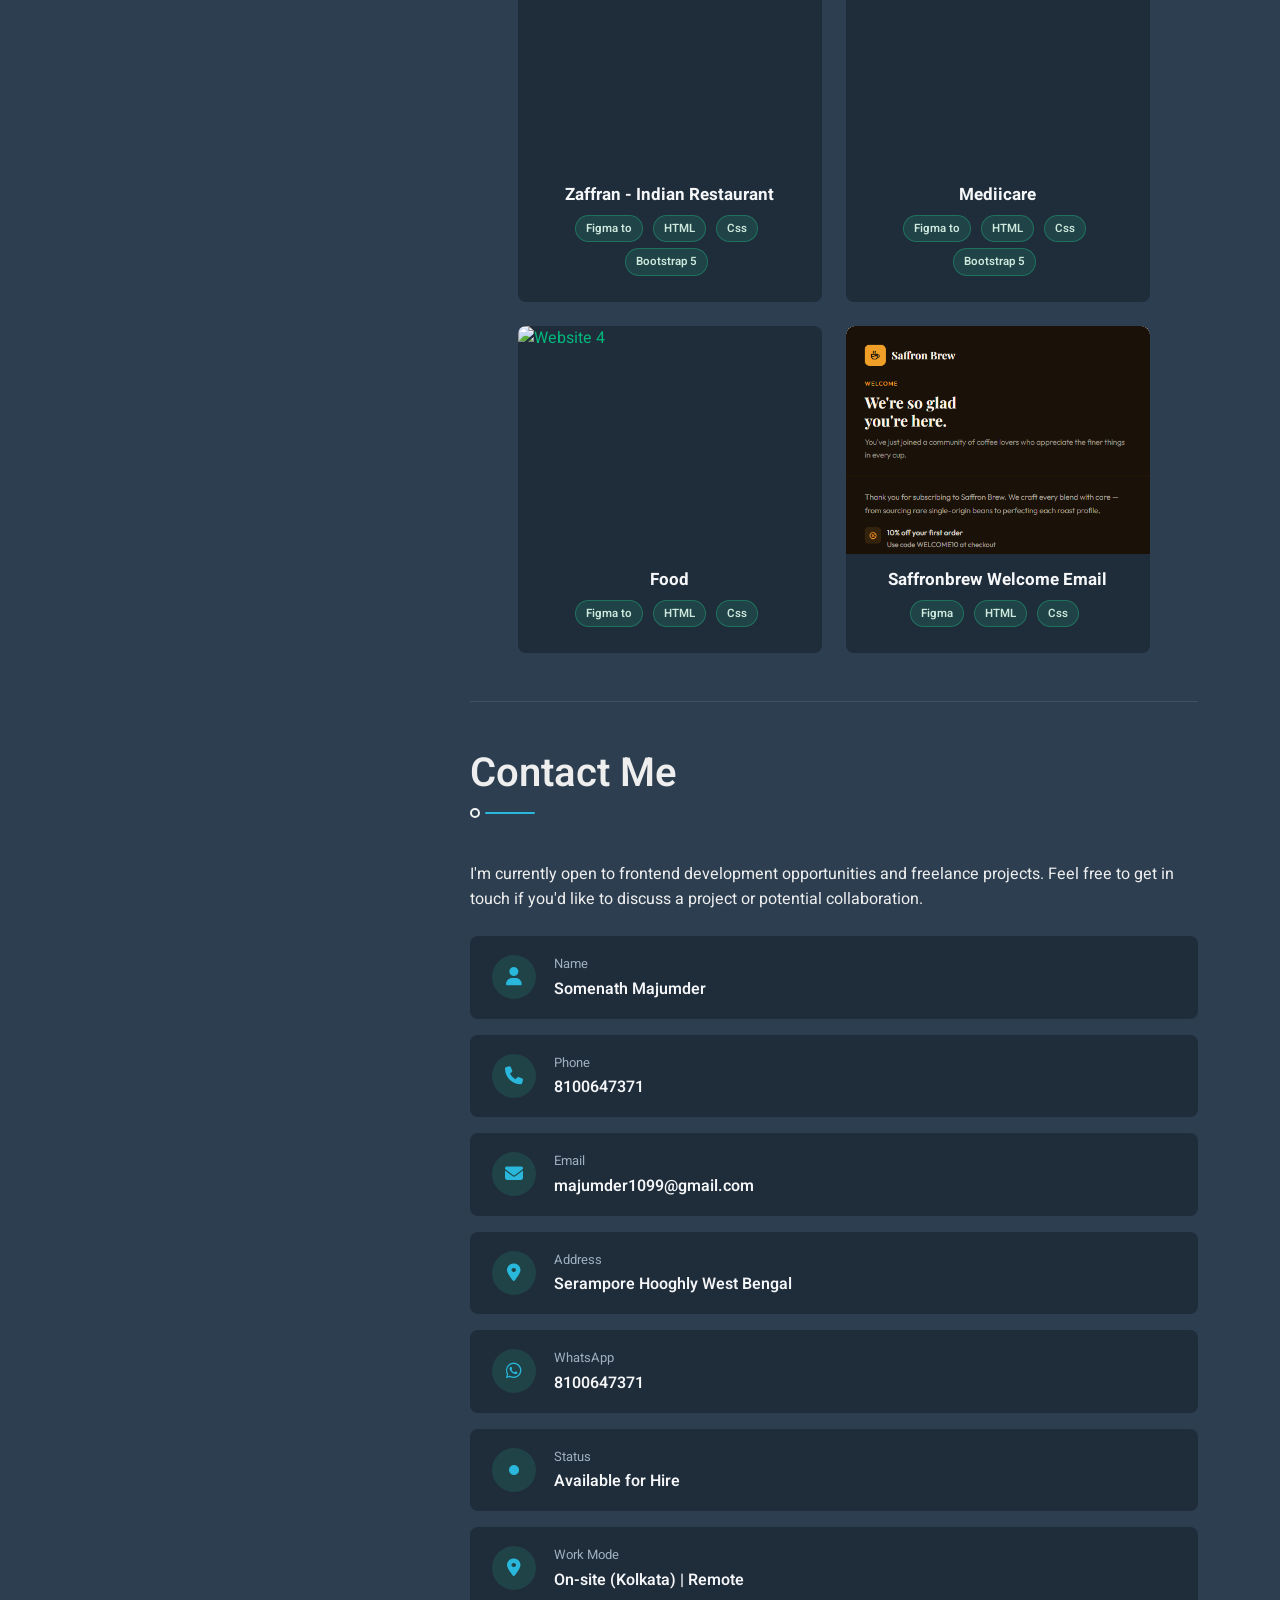
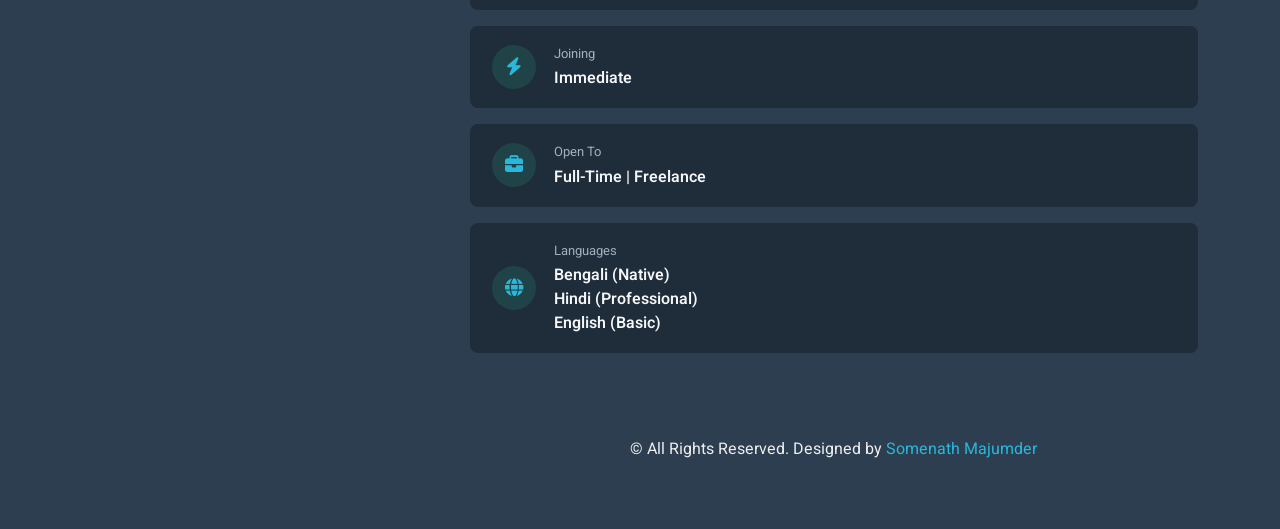
==== commit 052d81ab: "Add files via upload" ====
--- a/index.html
+++ b/index.html
@@ -1,758 +1,789 @@
-<!DOCTYPE html>
-<html lang="en">
-
-<head>
-    <met#aeb3b8et="utf-8">
-        <title>Somenath Portfolio</title>
-        <meta content="width=device-width, initial-scale=1.0" name="viewport">
-        <meta name="viewport" content="width=device-width, initial-scale=1.0">
-
-
-        <!-- Favicon -->
-        <link href="" rel="icon">
-
-        <!-- Google Web Fonts -->
-        <link rel="preconnect" href="https://fonts.googleapis.com">
-        <link rel="preconnect" href="https://fonts.gstatic.com" crossorigin>
-        <link href="https://fonts.googleapis.com/css2?family=Heebo:wght@300;400;500;600;700&display=swap"
-            rel="stylesheet">
-
-        <!-- Icon Font Stylesheet -->
-        <!-- <link href="https://cdnjs.cloudflare.com/ajax/libs/font-awesome/5.10.0/css/all.min.css" rel="stylesheet"> -->
-        <link href="https://cdn.jsdelivr.net/npm/bootstrap-icons@1.4.1/font/bootstrap-icons.css" rel="stylesheet">
-
-        <!-- Libraries Stylesheet -->
-        <link href="lib/owlcarousel/assets/owl.carousel.min.css" rel="stylesheet">
-        <link href="lib/lightbox/css/lightbox.min.css" rel="stylesheet">
-        <link href="lib/animate/animate.min.css" rel="stylesheet">
-
-        <!-- Customized Bootstrap Stylesheet -->
-        <link href="css/bootstrap.min.css" rel="stylesheet">
-
-        <!-- Template Stylesheet -->
-        <link href="css/style.css" rel="stylesheet">
-        <link rel="stylesheet" href="https://cdnjs.cloudflare.com/ajax/libs/font-awesome/6.5.1/css/all.min.css">
-    
-
- 
-<script>
-document.addEventListener('DOMContentLoaded', function(){
-
-  const canvas = document.createElement('canvas');
-  canvas.id = 'autoParticleBg';
-  canvas.style.position = 'fixed';
-  canvas.style.top = '0';
-  canvas.style.left = '0';
-  canvas.style.width = '100vw';
-  canvas.style.height = '100vh';
-  canvas.style.zIndex = '-1';        
-  canvas.style.pointerEvents = 'none'; 
-  document.body.appendChild(canvas);
-
-  const ctx = canvas.getContext('2d');
-  let width, height, particles;
-
-  function resizeCanvas(){
-    width = canvas.width = window.innerWidth;
-    height = canvas.height = window.innerHeight;
-  }
-  window.addEventListener('resize', resizeCanvas);
-  resizeCanvas();
-
-  const PARTICLE_COUNT = 55;
-  const MAX_DIST = 130;
-
-  function createParticles(){
-    particles = [];
-    for(let i = 0; i < PARTICLE_COUNT; i++){
-      particles.push({
-        x: Math.random() * width,
-        y: Math.random() * height,
-        vx: (Math.random() - 0.5) * 0.35,
-        vy: (Math.random() - 0.5) * 0.35
-      });
-    }
-  }
-  createParticles();
-
-  function animateParticles(){
-    ctx.clearRect(0, 0, width, height);
-
-    particles.forEach(p => {
-      p.x += p.vx;
-      p.y += p.vy;
-      if(p.x < 0 || p.x > width) p.vx *= -1;
-      if(p.y < 0 || p.y > height) p.vy *= -1;
-
-      ctx.beginPath();
-      ctx.arc(p.x, p.y, 2, 0, Math.PI * 2);
-      ctx.fillStyle = 'rgba(42, 183, 220, 0.55)';
-      ctx.fill();
-    });
-
-    for(let i = 0; i < particles.length; i++){
-      for(let j = i + 1; j < particles.length; j++){
-        const dx = particles[i].x - particles[j].x;
-        const dy = particles[i].y - particles[j].y;
-        const dist = Math.sqrt(dx*dx + dy*dy);
-        if(dist < MAX_DIST){
-          ctx.beginPath();
-          ctx.moveTo(particles[i].x, particles[i].y);
-          ctx.lineTo(particles[j].x, particles[j].y);
-          ctx.strokeStyle = 'rgba(42, 183, 220, ' + (1 - dist / MAX_DIST) * 0.25 + ')';
-          ctx.lineWidth = 1;
-          ctx.stroke();
-        }
-      }
-    }
-    requestAnimationFrame(animateParticles);
-  }
-  animateParticles();
-
-
-  const style = document.createElement('style');
-  style.textContent = `
-    .auto-reveal{
-      opacity: 0;
-      transform: translateY(30px);
-      transition: opacity 0.7s ease, transform 0.7s ease;
-    }
-    .auto-reveal.auto-active{
-      opacity: 1;
-      transform: translateY(0);
-    }
-  `;
-  document.head.appendChild(style);
-
- 
-  const targets = document.querySelectorAll('section');
-  targets.forEach(el => el.classList.add('auto-reveal'));
-
-  const observer = new IntersectionObserver(function(entries){
-    entries.forEach(function(entry){
-      if(entry.isIntersecting){
-        entry.target.classList.add('auto-active');
-        observer.unobserve(entry.target);
-      }
-    });
-  }, { threshold: 0.12 });
-
-  targets.forEach(el => observer.observe(el));
-
-});
-</script>
-</head>
-
-<body>
-    <!-- Spinner Start -->
-    <div id="spinner"
-        class="show bg-white position-fixed translate-middle w-100 vh-100 top-50 start-50 d-flex align-items-center justify-content-center">
-        <div class="spinner-border text-primary" style="width: 3rem; height: 3rem;" role="status">
-            <span class="sr-only">Loading...</span>
-        </div>
-    </div>
-    <!-- Spinner End -->
-
-    <div class="container">
-        <div class="row g-5">
-            <div class="col-lg-4 sticky-lg-top vh-100">
-                <div class="d-flex flex-column h-100 text-center overflow-auto shadow">
-                    <img class="w-100 img-fluid mb-4" src="img/s1.png" alt="Image">
-                    <h1 class="text-primary mt-2">Somenath Majumder</h1>
-                    <div class="mb-4" style="height: 22px;">
-                        <h4 class="typed-text-output d-inline-block text-light"></h4>
-                        <div class="typed-text d-none">Front End Developer, HTML
-                            Developer, Figma to HTML, Figma to Wordpress Elementor </div>
-                    </div>
-                    <div class="d-flex justify-content-center mt-auto mb-3">
-                        <a class="btn btn-secondary btn-square mx-1" href="https://www.linkedin.com/in/somenath-majumder-92918aa6/"><i class="fab fa-linkedin-in"></i></a>
-                        <a class="btn btn-secondary btn-square mx-1" href="mailto:>majumder1099@gmail.com"><i class="fa-solid fa-envelope"></i></a>
-                        <a class="btn btn-secondary btn-square mx-1" href="https://wa.me/8100647371" target="_blank"><i class="fa-brands fa-whatsapp"></i></a>
-                        <!-- <a class="btn btn-secondary btn-square mx-1" href="#"><i class="fab fa-facebook-f"></i></a>
-                        <a class="btn btn-secondary btn-square mx-1" href="#"><i class="fab fa-instagram"></i></a> -->
-                    </div>
-                    <div class="download border-top">
-                        <a href="img/cv.pdf" class="btn w-50 " target="_blank">Download
-                            CV</a>
-
-                    </div>
-                </div>
-            </div>
-            <div class="col-lg-8">
-                <!-- About Start -->
-                <section class="about py-5 border-bottom wow fadeInUp" data-wow-delay="0.1s">
-                    <h1 class="title pb-3 mb-5">About Me</h1>
-                    <p class="text-justify">I am a Frontend Developer with over 8 years
-                        of experience, specializing in HTML and frontend development. I
-                        have worked on a variety of web projects, including converting
-                        design files into responsive websites and customizing WordPress
-                        websites. I enjoy writing clean, well-structured code and building
-                        responsive, pixel-perfect websites that provide a smooth user
-                        experience across different devices and browsers. I am passionate
-                        about creating high-quality web solutions, continuously improving
-                        my skills, and taking on new challenges. Currently, I am looking
-                        for new opportunities where I can contribute my experience,
-                        deliver quality work, and continue growing as a Web Developer.
-                    </p>
-
-                    <div class="row g-4 about-box">
-                        <div class="col-md-4 col-lg-6 col-xl-4">
-                            <div class="d-flex bg-secondary p-4">
-                                <h1 class="text-primary mb-0">8+</h1>
-                                <div class="ps-3">
-                                    <p class="mb-0">Years of</p>
-                                    <h5 class="mb-0">Experience</h5>
-                                </div>
-                            </div>
-                        </div>
-                        <div class="col-md-4 col-lg-6 col-xl-4">
-                            <div class="d-flex bg-secondary p-4">
-                                <h1 class="text-primary mb-0">100%</h1>
-                                <div class="ps-3">
-                                    <p class="mb-0">Design to</p>
-                                    <h5 class="mb-0">HTML</h5>
-                                </div>
-                            </div>
-                        </div>
-                        <div class="col-md-4 col-lg-6 col-xl-4">
-                            <div class="d-flex bg-secondary p-4">
-                                <h1 class="text-primary mb-0">100%</h1>
-                                <div class="ps-3">
-                                    <p class="mb-0">Responsive</p>
-                                    <h5 class="mb-0">Web Design</h5>
-                                </div>
-                            </div>
-                        </div>
-                    </div>
-                </section>
-                <!-- About End -->
-                <!-- Education Start -->
-                <section class="edu-section py-5 border-bottom wow fadeInUp">
-                    <div class="container1">
-
-                        <div class="section-head mb-5">
-                            <h2>Education</h2>
-                            <div class="rule">
-                                <span class="dot"></span>
-                                <span class="line"></span>
-                            </div>
-                        </div>
-
-                        <div class="edu-timeline">
-
-                            <div class="edu-item">
-                                <div class="d-flex flex-wrap justify-content-between align-items-start gap-2">
-                                    <div class="edu-info">
-                                        <h3>Diploma in Graphics, Web Design & Mobile Gaming</h3>
-                                        <p>Arena Animation (Aptech)</p>
-                                    </div>
-                                    <span class="edu-year">2012-2015</span>
-                                </div>
-                            </div>
-
-                            <div class="edu-item">
-                                <div class="d-flex flex-wrap justify-content-between align-items-start gap-2">
-                                    <div class="edu-info">
-                                        <h3>Higher Secondary - Vocational (Engineering & Tech)</h3>
-                                        <p>WBSCVET</p>
-                                    </div>
-                                    <span class="edu-year">2012</span>
-                                </div>
-                            </div>
-
-                            <div class="edu-item">
-                                <div class="d-flex flex-wrap justify-content-between align-items-start gap-2">
-                                    <div class="edu-info">
-                                        <h3>Higher Secondary (12th - General)</h3>
-                                        <p>WBCHSE</p>
-                                       
-                                    </div>
-                                    <span class="edu-year">2010</span>
-                                </div>
-                            </div>
-
-                            <div class="edu-item">
-                                <div class="d-flex flex-wrap justify-content-between align-items-start gap-2">
-                                    <div class="edu-info">
-                                        <h3>Secondary Education (10th)</h3>
-                                        <p>WBBSE</p>
-                                    </div>
-                                    <span class="edu-year">2008</span>
-                                </div>
-                            </div>
-                            
-
-                        </div>
-
-                    </div>
-                </section>
-
-
-                <!-- Education End -->
-                <!-- Skills Start -->
-                <section class="py-5 border-bottom wow fadeInUp" data-wow-delay="0.1s">
-                    <h1 class="title pb-3 mb-5">Skills</h1>
-                    <div class="row">
-                        <div class="col-sm-6">
-                            <div class="skill mb-4">
-                                <div class="d-flex justify-content-between">
-                                    <p class="mb-2">HTML</p>
-                                    <p class="mb-2">95%</p>
-                                </div>
-                                <div class="progress">
-                                    <div class="progress-bar bg-primary" role="progressbar" aria-valuenow="95"
-                                        aria-valuemin="0" aria-valuemax="100">
-                                    </div>
-                                </div>
-                            </div>
-                            <div class="skill mb-4">
-                                <div class="d-flex justify-content-between">
-                                    <p class="mb-2">CSS</p>
-                                    <p class="mb-2">95%</p>
-                                </div>
-                                <div class="progress">
-                                    <div class="progress-bar bg-warning" role="progressbar" aria-valuenow="95"
-                                        aria-valuemin="0" aria-valuemax="100">
-                                    </div>
-                                </div>
-                            </div>
-                            <div class="skill mb-4">
-                                <div class="d-flex justify-content-between">
-                                    <p class="mb-2">Bootstrap</p>
-                                    <p class="mb-2">90%</p>
-                                </div>
-                                <div class="progress">
-                                    <div class="progress-bar bg-danger" role="progressbar" aria-valuenow="90"
-                                        aria-valuemin="0" aria-valuemax="100">
-                                    </div>
-                                </div>
-                            </div>
-                            <div class="skill mb-4">
-                                <div class="d-flex justify-content-between">
-                                    <p class="mb-2"> jquery</p>
-                                    <p class="mb-2">70%</p>
-                                </div>
-                                <div class="progress">
-                                    <div class="progress-bar bg-info" role="progressbar" aria-valuenow="70"
-                                        aria-valuemin="0" aria-valuemax="100">
-                                    </div>
-                                </div>
-                            </div>
-                            <div class="skill mb-4">
-                                <div class="d-flex justify-content-between">
-                                    <p class="mb-2">Javascript</p>
-                                    <p class="mb-2">70%</p>
-                                </div>
-                                <div class="progress">
-                                    <div class="progress-bar bg-success" role="progressbar" aria-valuenow="70"
-                                        aria-valuemin="0" aria-valuemax="100">
-                                    </div>
-                                </div>
-                            </div>
-                            <div class="skill mb-4">
-                                <div class="d-flex justify-content-between">
-                                    <p class="mb-2">Wordpress Elementor</p>
-                                    <p class="mb-2">85%</p>
-                                </div>
-                                <div class="progress">
-                                    <div class="progress-bar c1" role="progressbar" aria-valuenow="85" aria-valuemin="0"
-                                        aria-valuemax="100">
-                                    </div>
-                                </div>
-                            </div>
-
-                        </div>
-                        <div class="col-sm-6">
-                            <div class="learning-card">
-                                <h6>Currently Learning</h6>
-                                <p>Expanding my frontend development skills.</p>
-                                <div class="year">Learning Since 2026</div>
-                                <hr>
-
-                                <ul class="learning-list">
-                                    <li><i class="fa-solid fa-check"></i> Wix</li>
-                                    <li><i class="fa-solid fa-check"></i> Webflow</li>
-
-                                </ul>
-                            </div>
-
-
-                        </div>
-                    </div>
-                </section>
-                <!-- Skills End -->
-
-                <!-- Expericence Start -->
-                <section class="py-5 wow fadeInUp experience" data-wow-delay="0.1s">
-                    <h1 class="title pb-3 mb-5">Expericence</h1>
-                    <div class="border-start border-2 border-light pt-2 ps-5">
-                        <div class="position-relative mb-4">
-                            <span class="bi bi-arrow-right fs-4 text-light position-absolute"
-                                style="top: -5px; left: -50px;"></span>
-                            <h5 class="mb-1">Web Designer</h5>
-                            <p class="mb-2">Techwelfare | <small>Apr 2015 – Apr 2016 . 1 yr</small></p>
-                            <p>Started my career as a Web Designer, creating responsive websites using HTML and CSS. Worked on website layouts, landing pages, browser compatibility, and building a strong foundation in frontend development.</p>
-                        </div>
-                        <div class="position-relative mb-4">
-                            <span class="bi bi-arrow-right fs-4 text-light position-absolute"
-                                style="top: -5px; left: -50px;"></span>
-                            <h5 class="mb-1">Senior HTML Developer</h5>
-                            <p class="mb-2">Webtechnomind | <small>May 2016 – May 2017 . 1 yr</small></p>
-                            <p>Developed responsive websites from design files using HTML, CSS, Bootstrap, JavaScript, and jQuery. Worked on UI implementation, cross-browser compatibility, responsive layouts, and maintaining clean, well-structured code.</p>
-                        </div>
-                        <div class="position-relative mb-4">
-                            <span class="bi bi-arrow-right fs-4 text-light position-absolute"
-                                style="top: -5px; left: -50px;"></span>
-                            <h5 class="mb-1">Frontend Developer</h5>
-                            <p class="mb-2">The Digital Pot | <small>Jun 2017 – Dec 2022 . 5+ yrs</small></p>
-                            <p>Developed and maintained responsive websites for multiple client projects using HTML, CSS, Bootstrap, JavaScript, jQuery, and WordPress. Worked on design-to-HTML conversion, landing pages, website maintenance, bug fixing, and frontend optimization.</p>
-                        </div>
-                        <div class="position-relative mb-4">
-                            <span class="bi bi-arrow-right fs-4 text-light position-absolute"
-                                style="top: -5px; left: -50px;"></span>
-                            <h5 class="mb-1">Frontend Developer</h5>
-                            <p class="mb-2">DCPL | <small>Jan 2023 – Mar 2023 . 3 mos</small></p>
-                            <p>Maintained and updated existing websites by fixing layout issues, implementing frontend changes, improving responsiveness, and supporting ongoing client requirements.
-                            </p>
-                        </div>
-                        <div class="position-relative mb-4">
-                            <span class="bi bi-arrow-right fs-4 text-light position-absolute"
-                                style="top: -5px; left: -50px;"></span>
-                            <h5 class="mb-1">Freelance Frontend Developer</h5>
-                            <p class="mb-2">Creative Dalaal | <small>Apr 2023 – Nov 2023 . 8 mos</small></p>
-                            <p>Worked on project-based frontend development with Creative Dalaal. Developed responsive websites, landing pages, and WordPress pages based on client requirements.</p>
-                        </div>
-                        <div class="position-relative mb-4">
-                            <span class="bi bi-arrow-right fs-4 text-light position-absolute"
-                                style="top: -5px; left: -50px;"></span>
-                            <h5 class="mb-1">Frontend Developer (Full-time)</h5>
-                            <p class="mb-2">Creative Dalaal | <small>Feb 2024 – Jul 2025 . 1 yr 6 mos</small></p>
-                            <p>Developed and customized WordPress websites using Elementor. Built responsive pages, landing pages, and implemented frontend updates while ensuring clean code and a user-friendly experience.</p>
-                        </div>
-                        <div class="position-relative mb-4">
-                            <span class="bi bi-arrow-right fs-4 text-light position-absolute"
-                                style="top: -5px; left: -50px;"></span>
-                            <h5 class="mb-1">Freelancing</h5>
-                            <p class="mb-2">	Independent Frontend Developer | <small>Aug 2025 – Jul 2026 . 11 mos</small></p>
-                            <p>Completed frontend development projects for clients, building responsive websites, customized WordPress pages, and providing website maintenance and frontend improvements..</p>
-                        </div>
-                    </div>
-                </section>
-                <!-- Expericence End -->
-
-
-                <!-- Services Start -->
-                <section class="service py-5 border-bottom wow fadeInUp" data-wow-delay="0.1s">
-                    <h1 class="title pb-3 mb-5">Services</h1>
-                    <div class="row g-4">
-                        <div class="col-md-6">
-                            <div class="service-item">
-                                <i class="fa-solid fa-code mx-auto mb-4"></i>
-                                <h5 class="mb-2">HTML Development</h5>
-                                <p class="mb-0">Clean, semantic, and well-structured HTML
-                                    development with pixel-perfect implementation.</p>
-                            </div>
-                        </div>
-                        <div class="col-md-6">
-                            <div class="service-item">
-                                <i class="fa-brands fa-figma mx-auto mb-4"></i>
-                                <h5 class="mb-2">Design to HTML</h5>
-                                <p class="mb-0">Convert Figma, PSD designs into responsive and
-                                    user-friendly HTML websites.</p>
-                            </div>
-                        </div>
-                        <div class="col-md-6">
-                            <div class="service-item">
-                                <i class="fa-solid fa-mobile-screen-button mx-auto mb-4"></i>
-                                <h5 class="mb-2">Responsive Web Design</h5>
-                                <p class="mb-0">Build responsive websites that work smoothly
-                                    across desktop, tablet, and mobile devices.</p>
-                            </div>
-                        </div>
-                        <div class="col-md-6">
-                            <div class="service-item">
-                                <i class="fa-brands fa-wordpress mx-auto mb-4"></i>
-                                <h5 class="mb-2">WordPress Development</h5>
-                                <p class="mb-0">Build and customize WordPress websites using
-                                    Elementor with responsive layouts.</p>
-                            </div>
-                        </div>
-                        <div class="col-md-6">
-                            <div class="service-item">
-                                <i class="fa-solid fa-rocket mx-auto mb-4"></i>
-                                <h5 class="mb-2">Landing Page Development</h5>
-                                <p class="mb-0">Create fast, responsive, and
-                                    conversion-focused landing pages.</p>
-                            </div>
-                        </div>
-                        <div class="col-md-6">
-                            <div class="service-item">
-                                <i class="fa-solid fa-screwdriver-wrench mx-auto mb-4"></i>
-                                <h5 class="mb-2">Website Maintenance</h5>
-                                <p class="mb-0">Update existing websites, fix layout issues,
-                                    and improve responsiveness.</p>
-                            </div>
-                        </div>
-                    </div>
-                </section>
-                <!-- Services End -->
-
-
-                <section class="py-5 border-bottom wow fadeInUp" data-wow-delay="0.1s">
-                    <h1 class="title pb-3 mb-5">Portfolio</h1>
-
-                    <div class="container gallery-wrap">
-
-                        <!-- FILTER TABS -->
-                        <!-- <div class="filters d-flex justify-content-center gap-2 flex-wrap mb-5">
-                            <button class="active" data-filter="all"><i class="fa-solid fa-star me-2"></i>All</button>
-                            <button data-filter="design"><i class="fa-solid fa-palette me-2"></i>Design</button>
-                            <button data-filter="development"><i class="fa-solid fa-mobile-screen-button me-2"></i>Development</button>
-                        </div> -->
-
-                        <!-- GALLERY GRID : 3 per row -->
-                        <div class="row g-4" id="galleryGrid">
-
-                            <div class="col-md-6 gallery-col" data-category="development">
-                                <a href="https://demo-7b9b4e.webflow.io/" target="_blank" class="project-card">
-                                    <div class="project-thumb">
-                                        <img src="img/nexcent.png" alt="Website 1">
-                                    </div>
-                                    <div class="project-body">
-                                        <h5>nexcent</h5>
-                                        <span class="skill-badge">Figma to Webflow</span>
-                                    </div>
-                                </a>
-                            </div>
-
-                            <div class="col-md-6 gallery-col" data-category="design">
-                                <a href="https://demo-project.infinityfree.me/saffronbrew/?i=1" target="_blank"
-                                    class="project-card">
-                                    <div class="project-thumb">
-                                        <img src="img/saffronbrew.png" alt="Website 2">
-                                    </div>
-                                    <div class="project-body">
-                                        <h5>saffronbrew</h5>
-                                        <span class="skill-badge">Figma to Wordpress
-                                            Elementor</span>
-                                    </div>
-                                </a>
-                            </div>
-
-
-                            <div class="col-md-6 gallery-col" data-category="development">
-                                <a href="https://majumder1099.github.io/food-new/" target="_blank" class="project-card">
-                                    <div class="project-thumb">
-                                        <img src="img/food.png" alt="Website 4">
-                                    </div>
-                                    <div class="project-body">
-                                        <h5>food</h5>
-                                        <span class="skill-badge">Figma to</span>
-                                        <span class="skill-badge">HTML</span>
-                                        <span class="skill-badge">Css</span>
-                                    </div>
-                                </a>
-                            </div>
-                            <div class="col-md-6 gallery-col" data-category="development">
-                                <a href="https://aakashfood.com/" target="_blank" class="project-card">
-                                    <div class="project-thumb">
-                                        <img src="img/aakashfood.png" alt="Website 3">
-                                    </div>
-                                    <div class="project-body">
-                                        <h5>aakashfood</h5>
-                                        <span class="skill-badge">Wordpress Elementor</span>
-                                    </div>
-                                </a>
-                            </div>
-                            <div class="col-md-6 gallery-col" data-category="development">
-                                <a href="https://rohantrips.in//" target="_blank" class="project-card">
-                                    <div class="project-thumb">
-                                        <img src="img/rohantrips.png" alt="Website 3">
-                                    </div>
-                                    <div class="project-body">
-                                        <h5>rohantrips</h5>
-                                        <span class="skill-badge">Wordpress Elementor</span>
-                                    </div>
-                                </a>
-                            </div>
-                            <div class="col-md-6 gallery-col" data-category="development">
-                                <a href="https://majumder1099.github.io/saffronbrew/saffron_brew_welcome_email.html"
-                                    target="_blank" class="project-card">
-                                    <div class="project-thumb">
-                                        <img src="img/saffron_email.png" alt="Website 3">
-                                    </div>
-                                    <div class="project-body">
-                                        <h5>saffronbrew welcome email</h5>
-                                        <span class="skill-badge">Figma</span>
-                                        <span class="skill-badge">HTML</span>
-                                        <span class="skill-badge">Css</span>
-                                    </div>
-                                </a>
-                            </div>
-
-
-                        </div>
-
-                    </div>
-                </section>
-
-
-                <!-- Contact Start -->
-                <section class="py-5 wow fadeInUp" data-wow-delay="0.1s" id="contact">
-                    <h1 class="title pb-3 mb-5">Contact Me</h1>
-                    <h4 class="mb-4">I'm currently open to frontend development
-                        opportunities and freelance projects. Feel free to get in touch if
-                        you'd like to discuss a project or potential collaboration.</h4>
-                    <ul class="contact-list">
-
-                        <li>
-                            <div class="icon"><i class="fa-solid fa-user"></i></div>
-                            <div>
-                                <div class="label">Name</div>
-                                <div class="value">Somenath Majumder</div>
-                            </div>
-                        </li>
-                        <!-- <li>
-                            <div class="icon"><i class="fa-solid fa-cake-candles"></i></div>
-                            <div>
-                                <div class="label">Date of Birth</div>
-                                <div class="value">21.03.1991</div>
-                            </div>
-                            </li> -->
-
-                        <li>
-                            <div class="icon"><i class="fa-solid fa-phone"></i></div>
-                            <div>
-                                <div class="label">Phone</div>
-                                <a class="value" href="tel:">8100647371</a>
-                            </div>
-                        </li>
-
-                        <li>
-                            <div class="icon"><i class="fa-solid fa-envelope"></i></div>
-                            <div>
-                                <div class="label">Email</div>
-                                <a class="value" href="mailto:>majumder1099@gmail.com">majumder1099@gmail.com</a>
-                            </div>
-                        </li>
-
-                        <li>
-                            <div class="icon"><i class="fa-solid fa-location-dot"></i></div>
-                            <div>
-                                <div class="label">Address</div>
-                                <div class="value">Serampore Hooghly West Bengal</div>
-                            </div>
-                        </li>
-
-                        <li>
-                            <div class="icon"><i class="fa-brands fa-whatsapp"></i></div>
-                            <div>
-                                <div class="label">WhatsApp</div>
-                                <a class="value" href="https://wa.me/8100647371" target="_blank">8100647371</a>
-                            </div>
-                        </li>
-
-
-                        <li>
-                            <div class="icon icon-green"><i class="fa-solid fa-circle" style="font-size:10px;"></i>
-                            </div>
-                            <div>
-                                <div class="label">Status</div>
-                                <div class="value status"><span class="status-dot"></span>Available for Hire</div>
-                            </div>
-                        </li>
-
-                        <li>
-                            <div class="icon icon-pink"><i class="fa-solid fa-location-dot"></i></div>
-                            <div>
-                                <div class="label">Work Mode</div>
-                                <div class="value">On-site (Kolkata) | Remote</div>
-                            </div>
-                        </li>
-
-                        <li>
-                            <div class="icon icon-yellow"><i class="fa-solid fa-bolt"></i>
-                            </div>
-                            <div>
-                                <div class="label">Joining</div>
-                                <div class="value">Immediate</div>
-                            </div>
-                        </li>
-
-                        <li>
-                            <div class="icon icon-purple"><i class="fa-solid fa-briefcase"></i></div>
-                            <div>
-                                <div class="label">Open To</div>
-                                <div class="value">Full-Time | Freelance</div>
-                            </div>
-                        </li>
-
-                        <li>
-                            <div class="icon icon-blue"><i class="fa-solid fa-globe"></i>
-                            </div>
-                            <div>
-                                <div class="label">Languages</div>
-                                <div class="value">
-                                    <span class="lang-line">Bengali (Native)</span><br>
-                                    <span class="lang-line">Hindi (Professional)</span><br>
-                                    <span class="lang-line">English (Basic)</span>
-                                </div>
-                            </div>
-                        </li>
-
-
-                    </ul>
-                </section>
-                <!-- Contact End -->
-
-                <!-- Footer Start -->
-                <section class="wow fadeIn" data-wow-delay="0.1s">
-                    <!-- <div class="bg-secondary text-light text-center p-5">
-                            <div class="d-flex justify-content-center mb-4">
-                                <a class="btn btn-dark btn-square mx-1" href="#"><i class="fab fa-twitter"></i></a>
-                                <a class="btn btn-dark btn-square mx-1" href="#"><i class="fab fa-facebook-f"></i></a>
-                                <a class="btn btn-dark btn-square mx-1" href="#"><i class="fab fa-linkedin-in"></i></a>
-                                <a class="btn btn-dark btn-square mx-1" href="#"><i class="fab fa-instagram"></i></a>
-                            </div>
-                            <div class="d-flex justify-content-center mb-3">
-                                <a class="text-light px-3 border-end" href="#">Privacy</a>
-                                <a class="text-light px-3 border-end" href="#">Terms</a>
-                                <a class="text-light px-3 border-end" href="#">FAQs</a>
-                                <a class="text-light px-3" href="#">Help</a>
-                            </div>
-							
-                            <p class="m-0">&copy; All Rights Reserved. Designed by <a href="https://htmlcodex.com">HTML Codex</a></p>
-                        </div> -->
-                    <p class="m-0 copy">&copy; All Rights Reserved.<br class="d-block d-sm-none"> Designed by <a href="">Somenath Majumder</a></p>
-                </section>
-                <!-- Footer End -->
-            </div>
-        </div>
-    </div>
-
-
-    <!-- Back to Top -->
-    <a href="#" class="back-to-top"><i class="fa fa-angle-double-up"></i></a>
-
-    <!-- JavaScript Libraries -->
-    <script src="https://code.jquery.com/jquery-3.4.1.min.js"></script>
-    <script src="https://stackpath.bootstrapcdn.com/bootstrap/4.4.1/js/bootstrap.bundle.min.js">
-    </script>
-    <script src="lib/wow/wow.min.js"></script>
-    <script src="lib/typed/typed.min.js"></script>
-    <script src="lib/easing/easing.min.js"></script>
-    <script src="lib/waypoints/waypoints.min.js"></script>
-    <script src="lib/counterup/counterup.min.js"></script>
-    <script src="lib/owlcarousel/owl.carousel.min.js"></script>
-    <script src="lib/isotope/isotope.pkgd.min.js"></script>
-    <script src="lib/lightbox/js/lightbox.min.js"></script>
-
-    <!-- Contact Javascript File -->
-    <script src="mail/jqBootstrapValidation.min.js"></script>
-    <script src="mail/contact.js"></script>
-
-    <!-- Template Javascript -->
-    <script src="js/main.js"></script>
-</body>
-
+<!DOCTYPE html>
+<html lang="en">
+
+<head>
+    <met#aeb3b8et="utf-8">
+        <title>Somenath Portfolio</title>
+        <meta content="width=device-width, initial-scale=1.0" name="viewport">
+        <meta name="viewport" content="width=device-width, initial-scale=1.0">
+
+
+        <!-- Favicon -->
+        <link href="" rel="icon">
+
+        <!-- Google Web Fonts -->
+        <link rel="preconnect" href="https://fonts.googleapis.com">
+        <link rel="preconnect" href="https://fonts.gstatic.com" crossorigin>
+        <link href="https://fonts.googleapis.com/css2?family=Heebo:wght@300;400;500;600;700&display=swap"
+            rel="stylesheet">
+
+        <!-- Icon Font Stylesheet -->
+        <!-- <link href="https://cdnjs.cloudflare.com/ajax/libs/font-awesome/5.10.0/css/all.min.css" rel="stylesheet"> -->
+        <link href="https://cdn.jsdelivr.net/npm/bootstrap-icons@1.4.1/font/bootstrap-icons.css" rel="stylesheet">
+
+        <!-- Libraries Stylesheet -->
+        <link href="lib/owlcarousel/assets/owl.carousel.min.css" rel="stylesheet">
+        <link href="lib/lightbox/css/lightbox.min.css" rel="stylesheet">
+        <link href="lib/animate/animate.min.css" rel="stylesheet">
+
+        <!-- Customized Bootstrap Stylesheet -->
+        <link href="css/bootstrap.min.css" rel="stylesheet">
+
+        <!-- Template Stylesheet -->
+        <link href="css/style.css" rel="stylesheet">
+        <link rel="stylesheet" href="https://cdnjs.cloudflare.com/ajax/libs/font-awesome/6.5.1/css/all.min.css">
+    
+
+ 
+<script>
+document.addEventListener('DOMContentLoaded', function(){
+
+  const canvas = document.createElement('canvas');
+  canvas.id = 'autoParticleBg';
+  canvas.style.position = 'fixed';
+  canvas.style.top = '0';
+  canvas.style.left = '0';
+  canvas.style.width = '100vw';
+  canvas.style.height = '100vh';
+  canvas.style.zIndex = '-1';        
+  canvas.style.pointerEvents = 'none'; 
+  document.body.appendChild(canvas);
+
+  const ctx = canvas.getContext('2d');
+  let width, height, particles;
+
+  function resizeCanvas(){
+    width = canvas.width = window.innerWidth;
+    height = canvas.height = window.innerHeight;
+  }
+  window.addEventListener('resize', resizeCanvas);
+  resizeCanvas();
+
+  const PARTICLE_COUNT = 55;
+  const MAX_DIST = 130;
+
+  function createParticles(){
+    particles = [];
+    for(let i = 0; i < PARTICLE_COUNT; i++){
+      particles.push({
+        x: Math.random() * width,
+        y: Math.random() * height,
+        vx: (Math.random() - 0.5) * 0.35,
+        vy: (Math.random() - 0.5) * 0.35
+      });
+    }
+  }
+  createParticles();
+
+  function animateParticles(){
+    ctx.clearRect(0, 0, width, height);
+
+    particles.forEach(p => {
+      p.x += p.vx;
+      p.y += p.vy;
+      if(p.x < 0 || p.x > width) p.vx *= -1;
+      if(p.y < 0 || p.y > height) p.vy *= -1;
+
+      ctx.beginPath();
+      ctx.arc(p.x, p.y, 2, 0, Math.PI * 2);
+      ctx.fillStyle = 'rgba(42, 183, 220, 0.55)';
+      ctx.fill();
+    });
+
+    for(let i = 0; i < particles.length; i++){
+      for(let j = i + 1; j < particles.length; j++){
+        const dx = particles[i].x - particles[j].x;
+        const dy = particles[i].y - particles[j].y;
+        const dist = Math.sqrt(dx*dx + dy*dy);
+        if(dist < MAX_DIST){
+          ctx.beginPath();
+          ctx.moveTo(particles[i].x, particles[i].y);
+          ctx.lineTo(particles[j].x, particles[j].y);
+          ctx.strokeStyle = 'rgba(42, 183, 220, ' + (1 - dist / MAX_DIST) * 0.25 + ')';
+          ctx.lineWidth = 1;
+          ctx.stroke();
+        }
+      }
+    }
+    requestAnimationFrame(animateParticles);
+  }
+  animateParticles();
+
+
+  const style = document.createElement('style');
+  style.textContent = `
+    .auto-reveal{
+      opacity: 0;
+      transform: translateY(30px);
+      transition: opacity 0.7s ease, transform 0.7s ease;
+    }
+    .auto-reveal.auto-active{
+      opacity: 1;
+      transform: translateY(0);
+    }
+  `;
+  document.head.appendChild(style);
+
+ 
+  const targets = document.querySelectorAll('section');
+  targets.forEach(el => el.classList.add('auto-reveal'));
+
+  const observer = new IntersectionObserver(function(entries){
+    entries.forEach(function(entry){
+      if(entry.isIntersecting){
+        entry.target.classList.add('auto-active');
+        observer.unobserve(entry.target);
+      }
+    });
+  }, { threshold: 0.12 });
+
+  targets.forEach(el => observer.observe(el));
+
+});
+</script>
+</head>
+
+<body>
+    <!-- Spinner Start -->
+    <div id="spinner"
+        class="show bg-white position-fixed translate-middle w-100 vh-100 top-50 start-50 d-flex align-items-center justify-content-center">
+        <div class="spinner-border text-primary" style="width: 3rem; height: 3rem;" role="status">
+            <span class="sr-only">Loading...</span>
+        </div>
+    </div>
+    <!-- Spinner End -->
+
+    <div class="container">
+        <div class="row g-5">
+            <div class="col-lg-4 sticky-lg-top vh-100">
+                <div class="d-flex flex-column h-100 text-center overflow-auto shadow">
+                    <img class="w-100 img-fluid mb-4" src="img/s1.png" alt="Image">
+                    <h1 class="text-primary mt-2">Somenath Majumder</h1>
+                    <div class="mb-4" style="height: 22px;">
+                        <h4 class="typed-text-output d-inline-block text-light"></h4>
+                        <div class="typed-text d-none">Front End Developer, HTML
+                            Developer, Figma to HTML, Figma to Wordpress Elementor </div>
+                    </div>
+                    <div class="d-flex justify-content-center mt-auto mb-3">
+                        <a class="btn btn-secondary btn-square mx-1" href="https://www.linkedin.com/in/somenath-majumder-92918aa6/"><i class="fab fa-linkedin-in"></i></a>
+                        <a class="btn btn-secondary btn-square mx-1" href="mailto:>majumder1099@gmail.com"><i class="fa-solid fa-envelope"></i></a>
+                        <a class="btn btn-secondary btn-square mx-1" href="https://wa.me/8100647371" target="_blank"><i class="fa-brands fa-whatsapp"></i></a>
+                        <!-- <a class="btn btn-secondary btn-square mx-1" href="#"><i class="fab fa-facebook-f"></i></a>
+                        <a class="btn btn-secondary btn-square mx-1" href="#"><i class="fab fa-instagram"></i></a> -->
+                    </div>
+                    <div class="download border-top">
+                        <a href="img/cv.pdf" class="btn w-50 " target="_blank">Download
+                            CV</a>
+
+                    </div>
+                </div>
+            </div>
+            <div class="col-lg-8">
+                <!-- About Start -->
+                <section class="about py-5 border-bottom wow fadeInUp" data-wow-delay="0.1s">
+                    <h1 class="title pb-3 mb-5">About Me</h1>
+                    <p class="text-justify">I am a Frontend Developer with over 8 years
+                        of experience, specializing in HTML and frontend development. I
+                        have worked on a variety of web projects, including converting
+                        design files into responsive websites and customizing WordPress
+                        websites. I enjoy writing clean, well-structured code and building
+                        responsive, pixel-perfect websites that provide a smooth user
+                        experience across different devices and browsers. I am passionate
+                        about creating high-quality web solutions, continuously improving
+                        my skills, and taking on new challenges. Currently, I am looking
+                        for new opportunities where I can contribute my experience,
+                        deliver quality work, and continue growing as a Web Developer.
+                    </p>
+
+                    <div class="row g-4 about-box">
+                        <div class="col-md-4 col-lg-6 col-xl-4">
+                            <div class="d-flex bg-secondary p-4">
+                                <h1 class="text-primary mb-0">8+</h1>
+                                <div class="ps-3">
+                                    <p class="mb-0">Years of</p>
+                                    <h5 class="mb-0">Experience</h5>
+                                </div>
+                            </div>
+                        </div>
+                        <div class="col-md-4 col-lg-6 col-xl-4">
+                            <div class="d-flex bg-secondary p-4">
+                                <h1 class="text-primary mb-0">100%</h1>
+                                <div class="ps-3">
+                                    <p class="mb-0">Design to</p>
+                                    <h5 class="mb-0">HTML</h5>
+                                </div>
+                            </div>
+                        </div>
+                        <div class="col-md-4 col-lg-6 col-xl-4">
+                            <div class="d-flex bg-secondary p-4">
+                                <h1 class="text-primary mb-0">100%</h1>
+                                <div class="ps-3">
+                                    <p class="mb-0">Responsive</p>
+                                    <h5 class="mb-0">Web Design</h5>
+                                </div>
+                            </div>
+                        </div>
+                    </div>
+                </section>
+                <!-- About End -->
+                <!-- Education Start -->
+                <section class="edu-section py-5 border-bottom wow fadeInUp">
+                    <div class="container1">
+
+                        <div class="section-head mb-5">
+                            <h2>Education</h2>
+                            <div class="rule">
+                                <span class="dot"></span>
+                                <span class="line"></span>
+                            </div>
+                        </div>
+
+                        <div class="edu-timeline">
+
+                            <div class="edu-item">
+                                <div class="d-flex flex-wrap justify-content-between align-items-start gap-2">
+                                    <div class="edu-info">
+                                        <h3>Diploma in Graphics, Web Design & Mobile Gaming</h3>
+                                        <p>Arena Animation (Aptech)</p>
+                                    </div>
+                                    <span class="edu-year">2012-2015</span>
+                                </div>
+                            </div>
+
+                            <div class="edu-item">
+                                <div class="d-flex flex-wrap justify-content-between align-items-start gap-2">
+                                    <div class="edu-info">
+                                        <h3>Higher Secondary - Vocational (Engineering & Tech)</h3>
+                                        <p>WBSCVET</p>
+                                    </div>
+                                    <span class="edu-year">2012</span>
+                                </div>
+                            </div>
+
+                            <div class="edu-item">
+                                <div class="d-flex flex-wrap justify-content-between align-items-start gap-2">
+                                    <div class="edu-info">
+                                        <h3>Higher Secondary (12th - General)</h3>
+                                        <p>WBCHSE</p>
+                                       
+                                    </div>
+                                    <span class="edu-year">2010</span>
+                                </div>
+                            </div>
+
+                            <div class="edu-item">
+                                <div class="d-flex flex-wrap justify-content-between align-items-start gap-2">
+                                    <div class="edu-info">
+                                        <h3>Secondary Education (10th)</h3>
+                                        <p>WBBSE</p>
+                                    </div>
+                                    <span class="edu-year">2008</span>
+                                </div>
+                            </div>
+                            
+
+                        </div>
+
+                    </div>
+                </section>
+
+
+                <!-- Education End -->
+                <!-- Skills Start -->
+                <section class="py-5 border-bottom wow fadeInUp" data-wow-delay="0.1s">
+                    <h1 class="title pb-3 mb-5">Skills</h1>
+                    <div class="row">
+                        <div class="col-sm-6">
+                            <div class="skill mb-4">
+                                <div class="d-flex justify-content-between">
+                                    <p class="mb-2">HTML</p>
+                                    <p class="mb-2">95%</p>
+                                </div>
+                                <div class="progress">
+                                    <div class="progress-bar bg-primary" role="progressbar" aria-valuenow="95"
+                                        aria-valuemin="0" aria-valuemax="100">
+                                    </div>
+                                </div>
+                            </div>
+                            <div class="skill mb-4">
+                                <div class="d-flex justify-content-between">
+                                    <p class="mb-2">CSS</p>
+                                    <p class="mb-2">95%</p>
+                                </div>
+                                <div class="progress">
+                                    <div class="progress-bar bg-warning" role="progressbar" aria-valuenow="95"
+                                        aria-valuemin="0" aria-valuemax="100">
+                                    </div>
+                                </div>
+                            </div>
+                            <div class="skill mb-4">
+                                <div class="d-flex justify-content-between">
+                                    <p class="mb-2">Bootstrap</p>
+                                    <p class="mb-2">90%</p>
+                                </div>
+                                <div class="progress">
+                                    <div class="progress-bar bg-danger" role="progressbar" aria-valuenow="90"
+                                        aria-valuemin="0" aria-valuemax="100">
+                                    </div>
+                                </div>
+                            </div>
+                            <div class="skill mb-4">
+                                <div class="d-flex justify-content-between">
+                                    <p class="mb-2"> jquery</p>
+                                    <p class="mb-2">70%</p>
+                                </div>
+                                <div class="progress">
+                                    <div class="progress-bar bg-info" role="progressbar" aria-valuenow="70"
+                                        aria-valuemin="0" aria-valuemax="100">
+                                    </div>
+                                </div>
+                            </div>
+                            <div class="skill mb-4">
+                                <div class="d-flex justify-content-between">
+                                    <p class="mb-2">Javascript</p>
+                                    <p class="mb-2">70%</p>
+                                </div>
+                                <div class="progress">
+                                    <div class="progress-bar bg-success" role="progressbar" aria-valuenow="70"
+                                        aria-valuemin="0" aria-valuemax="100">
+                                    </div>
+                                </div>
+                            </div>
+                            <div class="skill mb-4">
+                                <div class="d-flex justify-content-between">
+                                    <p class="mb-2">Wordpress Elementor</p>
+                                    <p class="mb-2">85%</p>
+                                </div>
+                                <div class="progress">
+                                    <div class="progress-bar c1" role="progressbar" aria-valuenow="85" aria-valuemin="0"
+                                        aria-valuemax="100">
+                                    </div>
+                                </div>
+                            </div>
+
+                        </div>
+                        <div class="col-sm-6">
+                            <div class="learning-card">
+                                <h6>Currently Learning</h6>
+                                <p>Expanding my frontend development skills.</p>
+                                <div class="year">Learning Since 2026</div>
+                                <hr>
+
+                                <ul class="learning-list">
+                                    <li><i class="fa-solid fa-check"></i> Wix</li>
+                                    <li><i class="fa-solid fa-check"></i> Webflow</li>
+
+                                </ul>
+                            </div>
+
+
+                        </div>
+                    </div>
+                </section>
+                <!-- Skills End -->
+
+                <!-- Expericence Start -->
+                <section class="py-5 wow fadeInUp experience" data-wow-delay="0.1s">
+                    <h1 class="title pb-3 mb-5">Expericence</h1>
+                    <div class="border-start border-2 border-light pt-2 ps-5">
+                        <div class="position-relative mb-4">
+                            <span class="bi bi-arrow-right fs-4 text-light position-absolute"
+                                style="top: -5px; left: -50px;"></span>
+                            <h5 class="mb-1">Web Designer</h5>
+                            <p class="mb-2">Techwelfare | <small>Apr 2015 – Apr 2016 . 1 yr</small></p>
+                            <p>Started my career as a Web Designer, creating responsive websites using HTML and CSS. Worked on website layouts, landing pages, browser compatibility, and building a strong foundation in frontend development.</p>
+                        </div>
+                        <div class="position-relative mb-4">
+                            <span class="bi bi-arrow-right fs-4 text-light position-absolute"
+                                style="top: -5px; left: -50px;"></span>
+                            <h5 class="mb-1">Senior HTML Developer</h5>
+                            <p class="mb-2">Webtechnomind | <small>May 2016 – May 2017 . 1 yr</small></p>
+                            <p>Developed responsive websites from design files using HTML, CSS, Bootstrap, JavaScript, and jQuery. Worked on UI implementation, cross-browser compatibility, responsive layouts, and maintaining clean, well-structured code.</p>
+                        </div>
+                        <div class="position-relative mb-4">
+                            <span class="bi bi-arrow-right fs-4 text-light position-absolute"
+                                style="top: -5px; left: -50px;"></span>
+                            <h5 class="mb-1">Frontend Developer</h5>
+                            <p class="mb-2">The Digital Pot | <small>Jun 2017 – Dec 2022 . 5+ yrs</small></p>
+                            <p>Developed and maintained responsive websites for multiple client projects using HTML, CSS, Bootstrap, JavaScript, jQuery, and WordPress. Worked on design-to-HTML conversion, landing pages, website maintenance, bug fixing, and frontend optimization.</p>
+                        </div>
+                        <div class="position-relative mb-4">
+                            <span class="bi bi-arrow-right fs-4 text-light position-absolute"
+                                style="top: -5px; left: -50px;"></span>
+                            <h5 class="mb-1">Frontend Developer</h5>
+                            <p class="mb-2">DCPL | <small>Jan 2023 – Mar 2023 . 3 mos</small></p>
+                            <p>Maintained and updated existing websites by fixing layout issues, implementing frontend changes, improving responsiveness, and supporting ongoing client requirements.
+                            </p>
+                        </div>
+                        <div class="position-relative mb-4">
+                            <span class="bi bi-arrow-right fs-4 text-light position-absolute"
+                                style="top: -5px; left: -50px;"></span>
+                            <h5 class="mb-1">Freelance Frontend Developer</h5>
+                            <p class="mb-2">Creative Dalaal | <small>Apr 2023 – Nov 2023 . 8 mos</small></p>
+                            <p>Worked on project-based frontend development with Creative Dalaal. Developed responsive websites, landing pages, and WordPress pages based on client requirements.</p>
+                        </div>
+                        <div class="position-relative mb-4">
+                            <span class="bi bi-arrow-right fs-4 text-light position-absolute"
+                                style="top: -5px; left: -50px;"></span>
+                            <h5 class="mb-1">Frontend Developer (Full-time)</h5>
+                            <p class="mb-2">Creative Dalaal | <small>Feb 2024 – Jul 2025 . 1 yr 6 mos</small></p>
+                            <p>Developed and customized WordPress websites using Elementor. Built responsive pages, landing pages, and implemented frontend updates while ensuring clean code and a user-friendly experience.</p>
+                        </div>
+                        <div class="position-relative mb-4">
+                            <span class="bi bi-arrow-right fs-4 text-light position-absolute"
+                                style="top: -5px; left: -50px;"></span>
+                            <h5 class="mb-1">Freelancing</h5>
+                            <p class="mb-2">	Independent Frontend Developer | <small>Aug 2025 – Jul 2026 . 11 mos</small></p>
+                            <p>Completed frontend development projects for clients, building responsive websites, customized WordPress pages, and providing website maintenance and frontend improvements..</p>
+                        </div>
+                    </div>
+                </section>
+                <!-- Expericence End -->
+
+
+                <!-- Services Start -->
+                <section class="service py-5 border-bottom wow fadeInUp" data-wow-delay="0.1s">
+                    <h1 class="title pb-3 mb-5">Services</h1>
+                    <div class="row g-4">
+                        <div class="col-md-6">
+                            <div class="service-item">
+                                <i class="fa-solid fa-code mx-auto mb-4"></i>
+                                <h5 class="mb-2">HTML Development</h5>
+                                <p class="mb-0">Clean, semantic, and well-structured HTML
+                                    development with pixel-perfect implementation.</p>
+                            </div>
+                        </div>
+                        <div class="col-md-6">
+                            <div class="service-item">
+                                <i class="fa-brands fa-figma mx-auto mb-4"></i>
+                                <h5 class="mb-2">Design to HTML</h5>
+                                <p class="mb-0">Convert Figma, PSD designs into responsive and
+                                    user-friendly HTML websites.</p>
+                            </div>
+                        </div>
+                        <div class="col-md-6">
+                            <div class="service-item">
+                                <i class="fa-solid fa-mobile-screen-button mx-auto mb-4"></i>
+                                <h5 class="mb-2">Responsive Web Design</h5>
+                                <p class="mb-0">Build responsive websites that work smoothly
+                                    across desktop, tablet, and mobile devices.</p>
+                            </div>
+                        </div>
+                        <div class="col-md-6">
+                            <div class="service-item">
+                                <i class="fa-brands fa-wordpress mx-auto mb-4"></i>
+                                <h5 class="mb-2">WordPress Development</h5>
+                                <p class="mb-0">Build and customize WordPress websites using
+                                    Elementor with responsive layouts.</p>
+                            </div>
+                        </div>
+                        <div class="col-md-6">
+                            <div class="service-item">
+                                <i class="fa-solid fa-rocket mx-auto mb-4"></i>
+                                <h5 class="mb-2">Landing Page Development</h5>
+                                <p class="mb-0">Create fast, responsive, and
+                                    conversion-focused landing pages.</p>
+                            </div>
+                        </div>
+                        <div class="col-md-6">
+                            <div class="service-item">
+                                <i class="fa-solid fa-screwdriver-wrench mx-auto mb-4"></i>
+                                <h5 class="mb-2">Website Maintenance</h5>
+                                <p class="mb-0">Update existing websites, fix layout issues,
+                                    and improve responsiveness.</p>
+                            </div>
+                        </div>
+                    </div>
+                </section>
+                <!-- Services End -->
+
+
+                <section class="py-5 border-bottom wow fadeInUp" data-wow-delay="0.1s">
+                    <h1 class="title pb-3 mb-5">Portfolio</h1>
+
+                    <div class="container gallery-wrap">
+
+                        <!-- FILTER TABS -->
+                        <!-- <div class="filters d-flex justify-content-center gap-2 flex-wrap mb-5">
+                            <button class="active" data-filter="all"><i class="fa-solid fa-star me-2"></i>All</button>
+                            <button data-filter="design"><i class="fa-solid fa-palette me-2"></i>Design</button>
+                            <button data-filter="development"><i class="fa-solid fa-mobile-screen-button me-2"></i>Development</button>
+                        </div> -->
+
+                        <!-- GALLERY GRID : 3 per row -->
+                        <div class="row g-4" id="galleryGrid">
+                            <div class="col-md-6 gallery-col" data-category="development">
+                                <a href="https://demo-7b9b4e.webflow.io/" target="_blank" class="project-card">
+                                    <div class="project-thumb">
+                                        <img src="img/nexcent.png" alt="Website 1">
+                                    </div>
+                                    <div class="project-body">
+                                        <h5>nexcent</h5>
+                                        <span class="skill-badge">Figma to Webflow</span>
+                                    </div>
+                                </a>
+                            </div>
+                            <div class="col-md-6 gallery-col" data-category="development">
+                                <a href="https://aakashfood.com/" target="_blank" class="project-card">
+                                    <div class="project-thumb">
+                                        <img src="img/aakashfood.png" alt="Website 3">
+                                    </div>
+                                    <div class="project-body">
+                                        <h5>aakashfood</h5>
+                                        <span class="skill-badge">Wordpress Elementor</span>
+                                    </div>
+                                </a>
+                            </div>
+                            <div class="col-md-6 gallery-col" data-category="development">
+                                <a href="https://rohantrips.in//" target="_blank" class="project-card">
+                                    <div class="project-thumb">
+                                        <img src="img/rohantrips.png" alt="Website 3">
+                                    </div>
+                                    <div class="project-body">
+                                        <h5>rohantrips</h5>
+                                        <span class="skill-badge">Wordpress Elementor</span>
+                                    </div>
+                                </a>
+                            </div>
+                             <div class="col-md-6 gallery-col" data-category="design">
+                                <a href="https://demo-project.infinityfree.me/saffronbrew/?i=1" target="_blank"
+                                    class="project-card">
+                                    <div class="project-thumb">
+                                        <img src="img/saffronbrew.png" alt="Website 2">
+                                    </div>
+                                    <div class="project-body">
+                                        <h5>saffronbrew</h5>
+                                        <span class="skill-badge">Figma to Wordpress
+                                            Elementor</span>
+                                    </div>
+                                </a>
+                            </div>
+                            <div class="col-md-6 gallery-col" data-category="development">
+                                <a href="https://majumder1099.github.io/zaffran/" target="_blank" class="project-card">
+                                    <div class="project-thumb">
+                                        <img src="img/zaffran.png" alt="Website 4">
+                                    </div>
+                                    <div class="project-body">
+                                        <h5>Zaffran - Indian Restaurant</h5>
+                                        <span class="skill-badge">Figma to</span>
+                                        <span class="skill-badge">HTML</span>
+                                        <span class="skill-badge">Css</span>
+                                        <span class="skill-badge">Bootstrap 5</span>
+                                    </div>
+                                </a>
+                            </div>
+                            <div class="col-md-6 gallery-col" data-category="development">
+                                <a href="https://majumder1099.github.io/mediicare/" target="_blank" class="project-card">
+                                    <div class="project-thumb">
+                                        <img src="img/med.png" alt="Website 4">
+                                    </div>
+                                    <div class="project-body">
+                                        <h5>mediicare</h5>
+                                        <span class="skill-badge">Figma to</span>
+                                        <span class="skill-badge">HTML</span>
+                                        <span class="skill-badge">Css</span>
+                                        <span class="skill-badge">Bootstrap 5</span>
+                                    </div>
+                                </a>
+                            </div>
+
+                            
+
+                           
+
+
+                            <div class="col-md-6 gallery-col" data-category="development">
+                                <a href="https://majumder1099.github.io/food-new/" target="_blank" class="project-card">
+                                    <div class="project-thumb">
+                                        <img src="img/food.png" alt="Website 4">
+                                    </div>
+                                    <div class="project-body">
+                                        <h5>food</h5>
+                                        <span class="skill-badge">Figma to</span>
+                                        <span class="skill-badge">HTML</span>
+                                        <span class="skill-badge">Css</span>
+                                    </div>
+                                </a>
+                            </div>
+                            
+                            <div class="col-md-6 gallery-col" data-category="development">
+                                <a href="https://majumder1099.github.io/saffronbrew/saffron_brew_welcome_email.html"
+                                    target="_blank" class="project-card">
+                                    <div class="project-thumb">
+                                        <img src="img/saffron_email.png" alt="Website 3">
+                                    </div>
+                                    <div class="project-body">
+                                        <h5>saffronbrew welcome email</h5>
+                                        <span class="skill-badge">Figma</span>
+                                        <span class="skill-badge">HTML</span>
+                                        <span class="skill-badge">Css</span>
+                                    </div>
+                                </a>
+                            </div>
+
+
+                        </div>
+
+                    </div>
+                </section>
+
+
+                <!-- Contact Start -->
+                <section class="py-5 wow fadeInUp" data-wow-delay="0.1s" id="contact">
+                    <h1 class="title pb-3 mb-5">Contact Me</h1>
+                    <h4 class="mb-4">I'm currently open to frontend development
+                        opportunities and freelance projects. Feel free to get in touch if
+                        you'd like to discuss a project or potential collaboration.</h4>
+                    <ul class="contact-list">
+
+                        <li>
+                            <div class="icon"><i class="fa-solid fa-user"></i></div>
+                            <div>
+                                <div class="label">Name</div>
+                                <div class="value">Somenath Majumder</div>
+                            </div>
+                        </li>
+                        <!-- <li>
+                            <div class="icon"><i class="fa-solid fa-cake-candles"></i></div>
+                            <div>
+                                <div class="label">Date of Birth</div>
+                                <div class="value">21.03.1991</div>
+                            </div>
+                            </li> -->
+
+                        <li>
+                            <div class="icon"><i class="fa-solid fa-phone"></i></div>
+                            <div>
+                                <div class="label">Phone</div>
+                                <a class="value" href="tel:">8100647371</a>
+                            </div>
+                        </li>
+
+                        <li>
+                            <div class="icon"><i class="fa-solid fa-envelope"></i></div>
+                            <div>
+                                <div class="label">Email</div>
+                                <a class="value" href="mailto:>majumder1099@gmail.com">majumder1099@gmail.com</a>
+                            </div>
+                        </li>
+
+                        <li>
+                            <div class="icon"><i class="fa-solid fa-location-dot"></i></div>
+                            <div>
+                                <div class="label">Address</div>
+                                <div class="value">Serampore Hooghly West Bengal</div>
+                            </div>
+                        </li>
+
+                        <li>
+                            <div class="icon"><i class="fa-brands fa-whatsapp"></i></div>
+                            <div>
+                                <div class="label">WhatsApp</div>
+                                <a class="value" href="https://wa.me/8100647371" target="_blank">8100647371</a>
+                            </div>
+                        </li>
+
+
+                        <li>
+                            <div class="icon icon-green"><i class="fa-solid fa-circle" style="font-size:10px;"></i>
+                            </div>
+                            <div>
+                                <div class="label">Status</div>
+                                <div class="value status"><span class="status-dot"></span>Available for Hire</div>
+                            </div>
+                        </li>
+
+                        <li>
+                            <div class="icon icon-pink"><i class="fa-solid fa-location-dot"></i></div>
+                            <div>
+                                <div class="label">Work Mode</div>
+                                <div class="value">On-site (Kolkata) | Remote</div>
+                            </div>
+                        </li>
+
+                        <li>
+                            <div class="icon icon-yellow"><i class="fa-solid fa-bolt"></i>
+                            </div>
+                            <div>
+                                <div class="label">Joining</div>
+                                <div class="value">Immediate</div>
+                            </div>
+                        </li>
+
+                        <li>
+                            <div class="icon icon-purple"><i class="fa-solid fa-briefcase"></i></div>
+                            <div>
+                                <div class="label">Open To</div>
+                                <div class="value">Full-Time | Freelance</div>
+                            </div>
+                        </li>
+
+                        <li>
+                            <div class="icon icon-blue"><i class="fa-solid fa-globe"></i>
+                            </div>
+                            <div>
+                                <div class="label">Languages</div>
+                                <div class="value">
+                                    <span class="lang-line">Bengali (Native)</span><br>
+                                    <span class="lang-line">Hindi (Professional)</span><br>
+                                    <span class="lang-line">English (Basic)</span>
+                                </div>
+                            </div>
+                        </li>
+
+
+                    </ul>
+                </section>
+                <!-- Contact End -->
+
+                <!-- Footer Start -->
+                <section class="wow fadeIn" data-wow-delay="0.1s">
+                    <!-- <div class="bg-secondary text-light text-center p-5">
+                            <div class="d-flex justify-content-center mb-4">
+                                <a class="btn btn-dark btn-square mx-1" href="#"><i class="fab fa-twitter"></i></a>
+                                <a class="btn btn-dark btn-square mx-1" href="#"><i class="fab fa-facebook-f"></i></a>
+                                <a class="btn btn-dark btn-square mx-1" href="#"><i class="fab fa-linkedin-in"></i></a>
+                                <a class="btn btn-dark btn-square mx-1" href="#"><i class="fab fa-instagram"></i></a>
+                            </div>
+                            <div class="d-flex justify-content-center mb-3">
+                                <a class="text-light px-3 border-end" href="#">Privacy</a>
+                                <a class="text-light px-3 border-end" href="#">Terms</a>
+                                <a class="text-light px-3 border-end" href="#">FAQs</a>
+                                <a class="text-light px-3" href="#">Help</a>
+                            </div>
+							
+                            <p class="m-0">&copy; All Rights Reserved. Designed by <a href="https://htmlcodex.com">HTML Codex</a></p>
+                        </div> -->
+                    <p class="m-0 copy">&copy; All Rights Reserved.<br class="d-block d-sm-none"> Designed by <a href="">Somenath Majumder</a></p>
+                </section>
+                <!-- Footer End -->
+            </div>
+        </div>
+    </div>
+
+
+    <!-- Back to Top -->
+    <a href="#" class="back-to-top"><i class="fa fa-angle-double-up"></i></a>
+
+    <!-- JavaScript Libraries -->
+    <script src="https://code.jquery.com/jquery-3.4.1.min.js"></script>
+    <script src="https://stackpath.bootstrapcdn.com/bootstrap/4.4.1/js/bootstrap.bundle.min.js">
+    </script>
+    <script src="lib/wow/wow.min.js"></script>
+    <script src="lib/typed/typed.min.js"></script>
+    <script src="lib/easing/easing.min.js"></script>
+    <script src="lib/waypoints/waypoints.min.js"></script>
+    <script src="lib/counterup/counterup.min.js"></script>
+    <script src="lib/owlcarousel/owl.carousel.min.js"></script>
+    <script src="lib/isotope/isotope.pkgd.min.js"></script>
+    <script src="lib/lightbox/js/lightbox.min.js"></script>
+
+    <!-- Contact Javascript File -->
+    <script src="mail/jqBootstrapValidation.min.js"></script>
+    <script src="mail/contact.js"></script>
+
+    <!-- Template Javascript -->
+    <script src="js/main.js"></script>
+</body>
+
 </html>
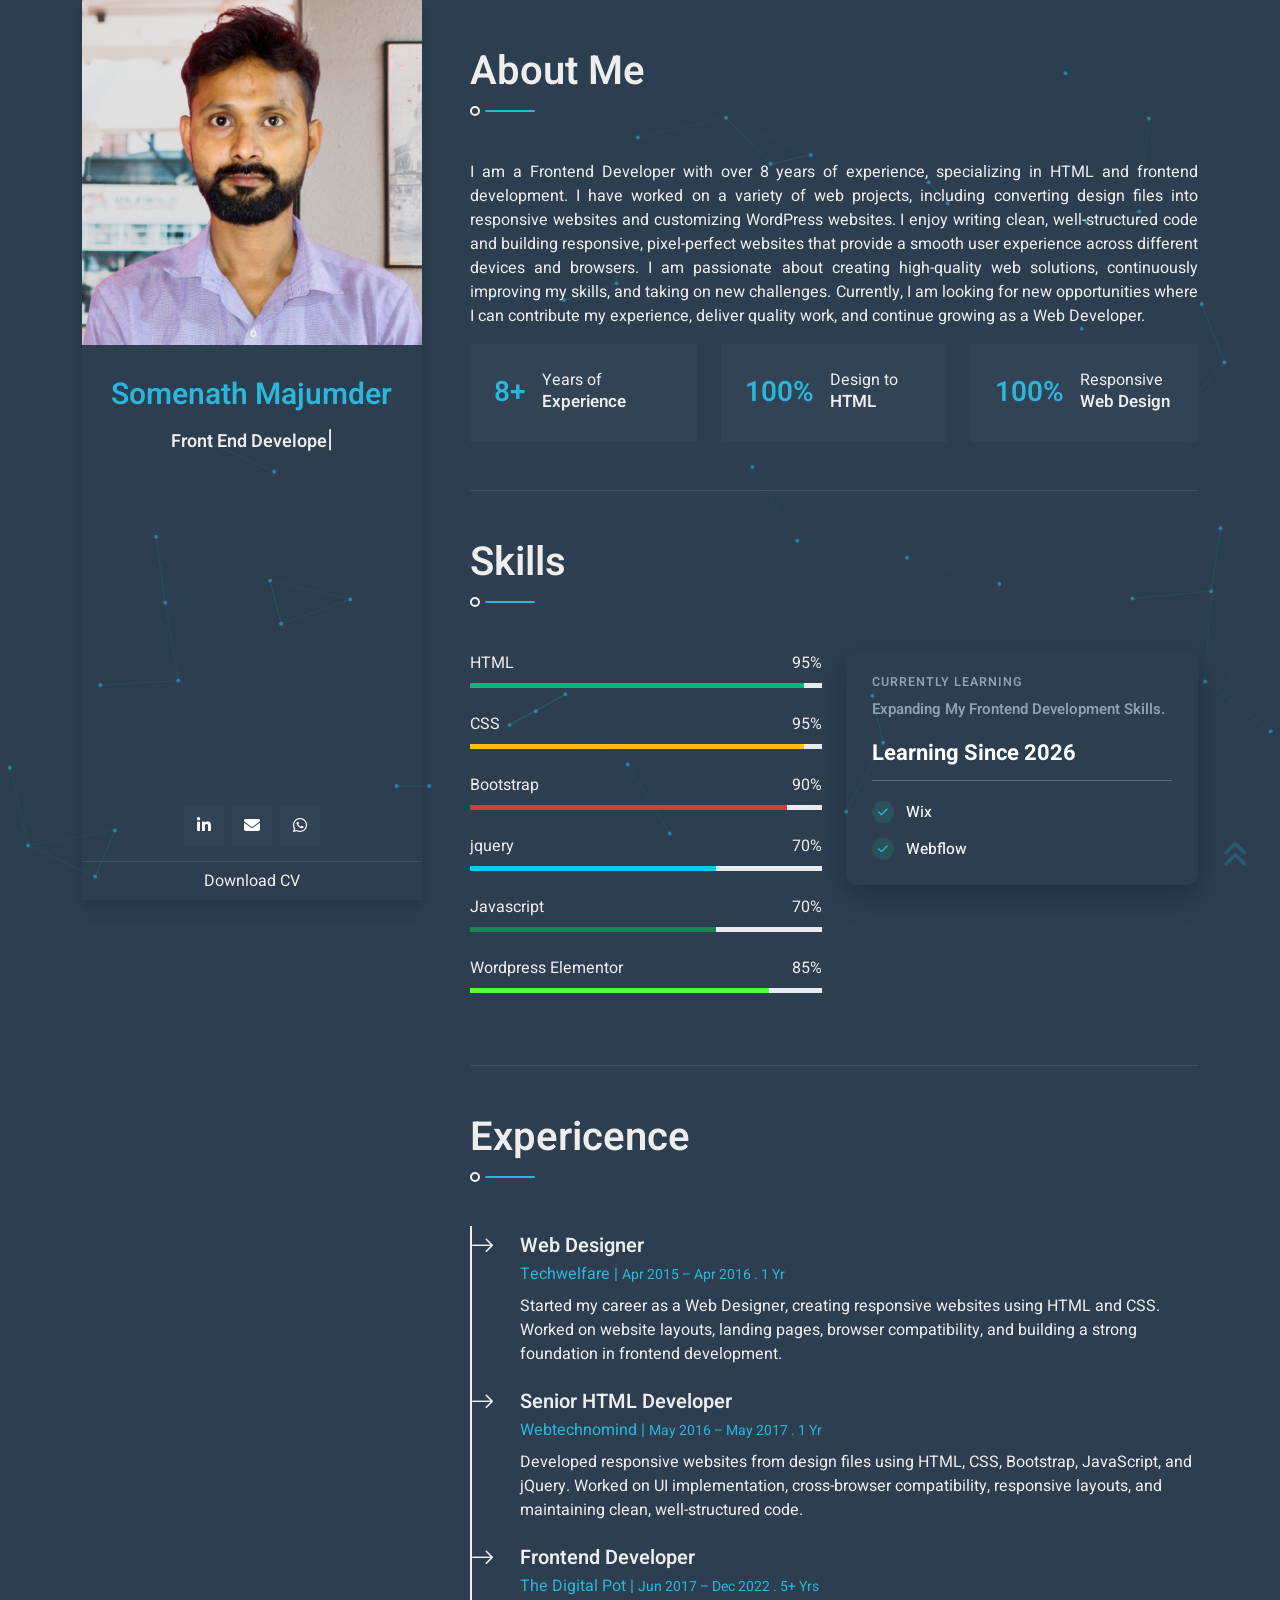
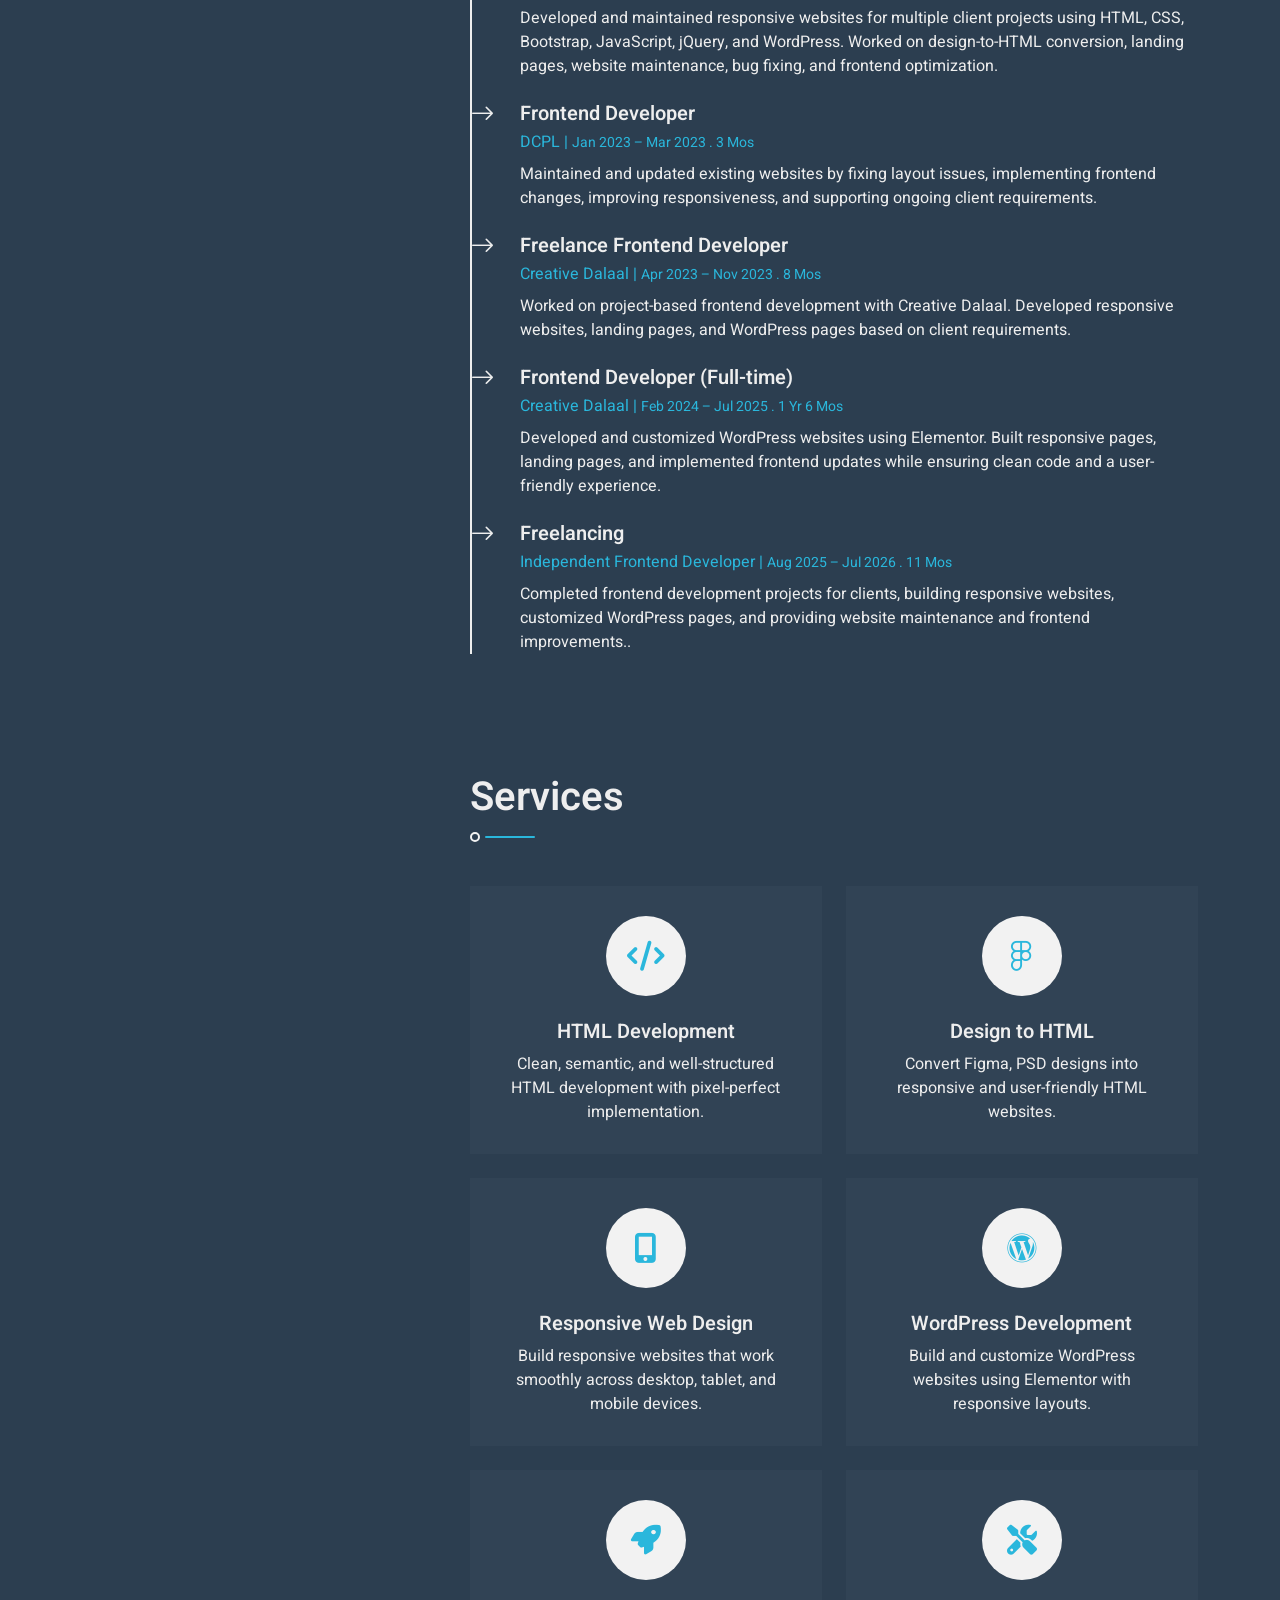
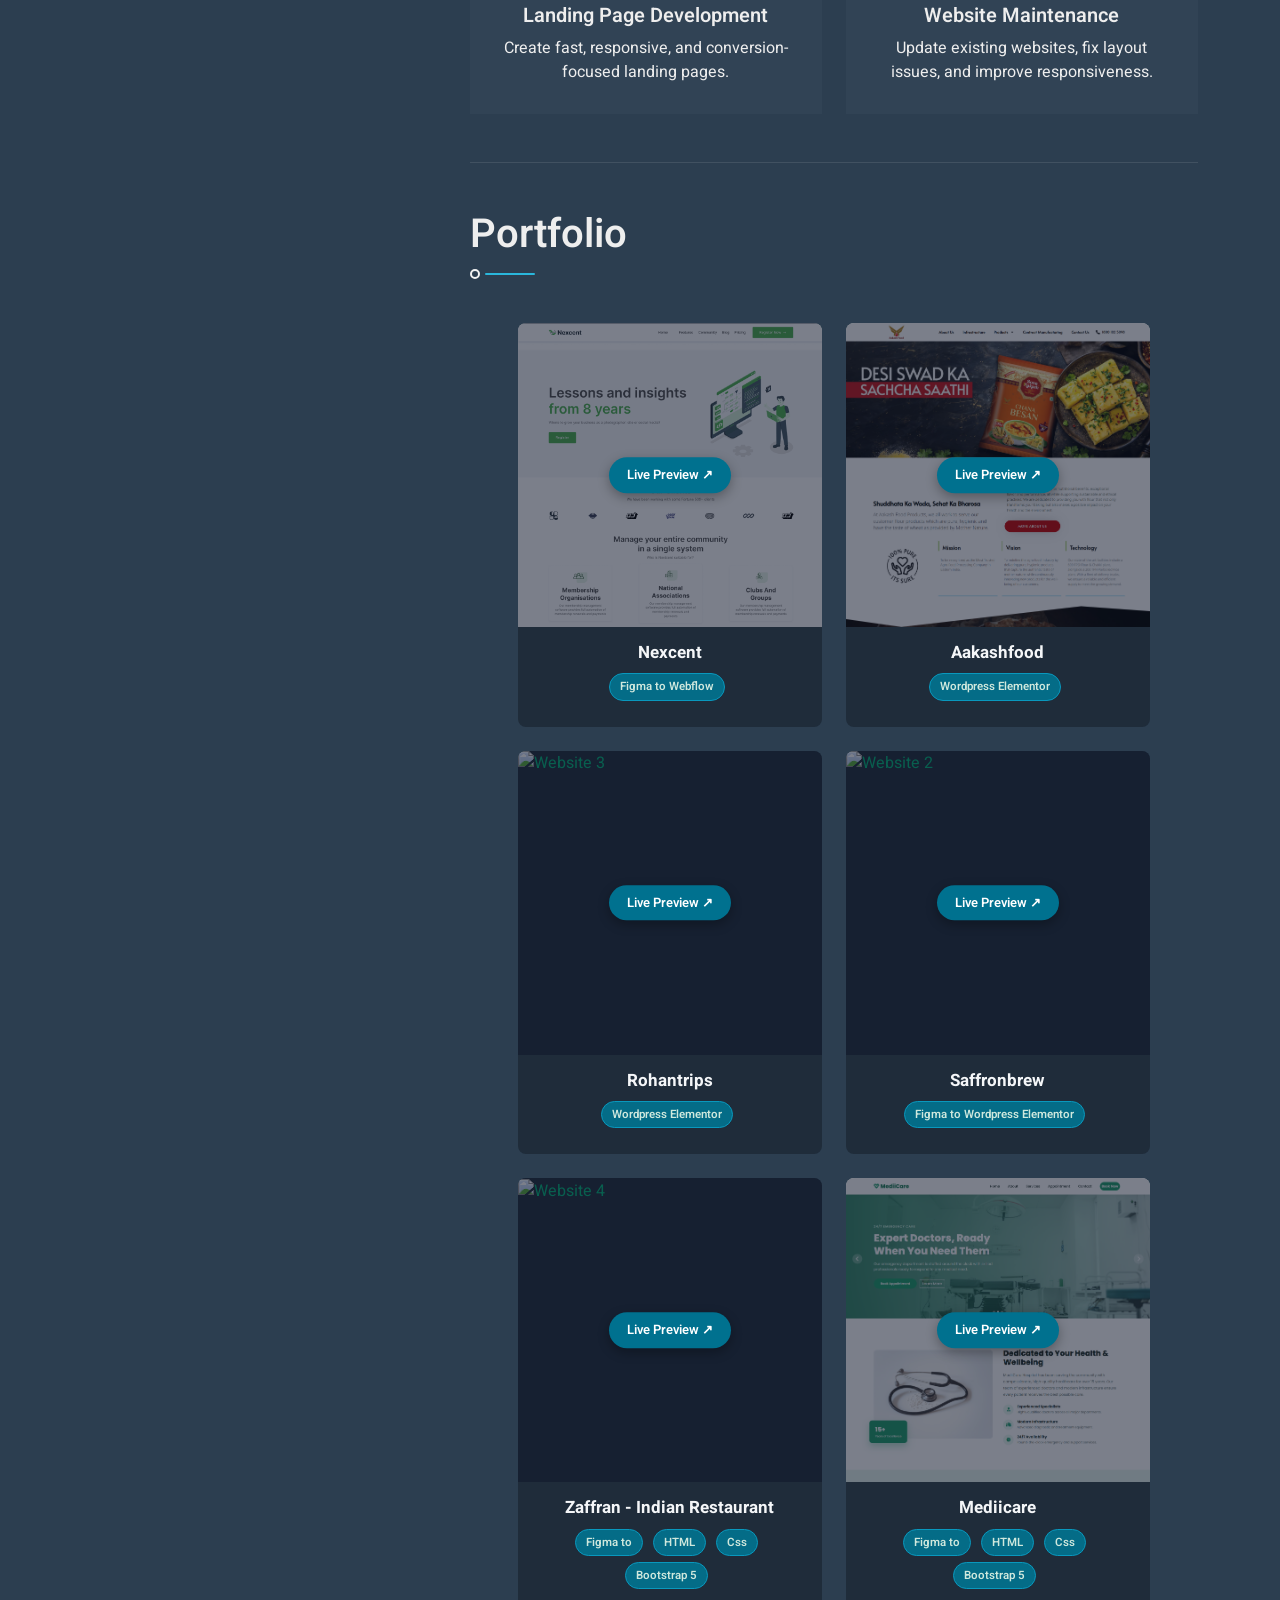
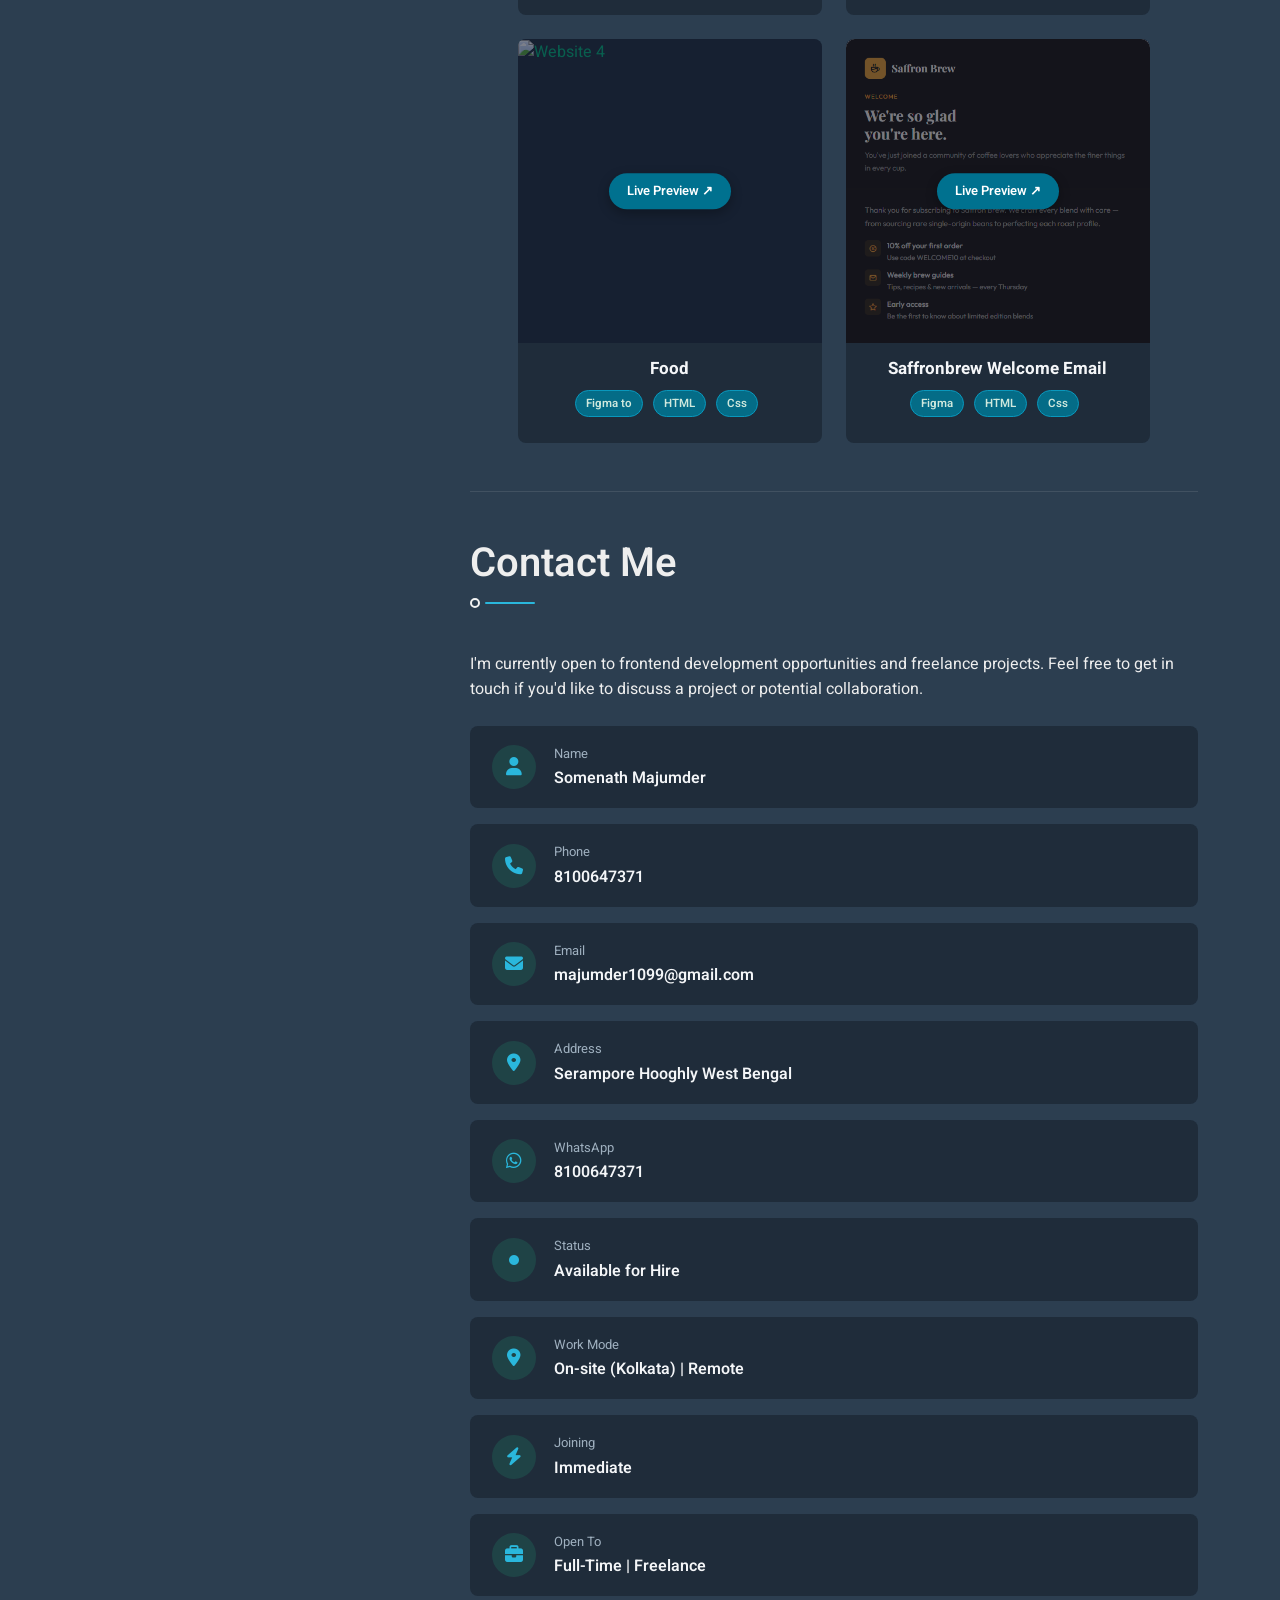
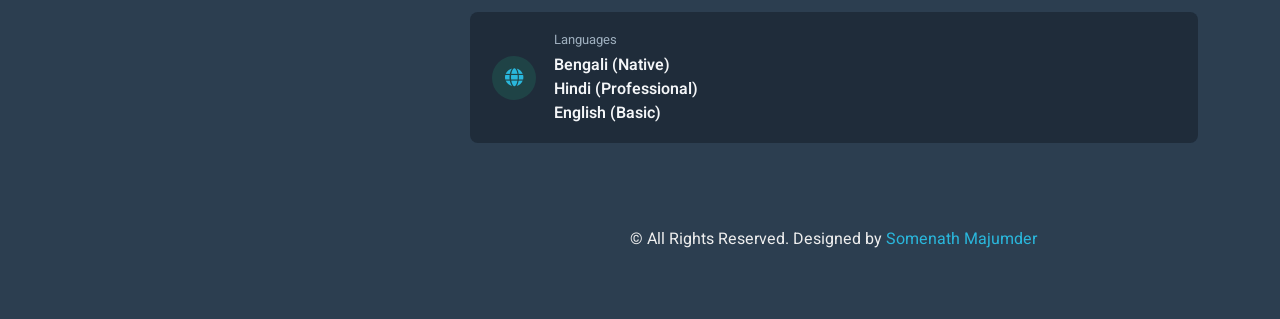
==== commit f5e772ca: "Add files via upload" ====
--- a/index.html
+++ b/index.html
@@ -227,7 +227,7 @@
                 </section>
                 <!-- About End -->
                 <!-- Education Start -->
-                <section class="edu-section py-5 border-bottom wow fadeInUp">
+                <!-- <section class="edu-section py-5 border-bottom wow fadeInUp">
                     <div class="container1">
 
                         <div class="section-head mb-5">
@@ -285,7 +285,7 @@
                         </div>
 
                     </div>
-                </section>
+                </section> -->
 
 
                 <!-- Education End -->
--- a/css/style.css
+++ b/css/style.css
@@ -479,7 +479,7 @@
 
 .project-thumb {
   position: relative;
-  aspect-ratio: 4 / 3;
+  aspect-ratio: 4 / 4;
   overflow: hidden;
 }
 
@@ -510,16 +510,60 @@
 
 .skill-badge {
   display: inline-block;
-  font-size: 11.5px;
-  font-weight: 600;
-  color: #cfe8dd;
-  background: rgba(33, 201, 138, 0.15);
-  border: 1px solid rgba(33, 201, 138, 0.35);
-  padding: 4px 10px;
-  border-radius: 20px;
-  margin: 0 6px 6px 0;
-}
-
+    font-size: 11.5px;
+    font-weight: 600;
+    color: #cfe8dd;
+    background: #046c87;
+    border: 1px solid #0998bd;
+    padding: 4px 10px;
+    border-radius: 20px;
+    margin: 0 6px 6px 0;
+}
+
+.project-thumb {
+  position: relative;
+  overflow: hidden;
+  display: block;
+}
+
+.project-thumb::before {
+  content: '';
+  position: absolute;
+  top: 0;
+  left: 0;
+  width: 100%;
+  height: 100%;
+  background: rgba(15, 23, 42, 0.55);
+  z-index: 1;
+  transition: background 0.3s ease;
+}
+
+.project-thumb::after {
+      content: 'Live Preview ↗';
+    position: absolute;
+    top: 50%;
+    left: 50%;
+    transform: translate(-50%, -50%);
+    background-color: #00718f;
+    color: #fff;
+    padding: 8px 18px;
+    border-radius: 20px;
+    font-size: 13px;
+    font-weight: 600;
+    box-shadow: 0 4px 12px rgba(0, 0, 0, 0.3);
+    z-index: 2;
+    pointer-events: none;
+    transition: all 0.3s ease;
+}
+
+.project-card:hover .project-thumb::before {
+  background: rgba(15, 23, 42, 0.7);
+}
+
+.project-card:hover .project-thumb::after {
+  background-color: #0284a8;
+  color: #fff;
+}
 
 /* contact */
 #contact h4 {
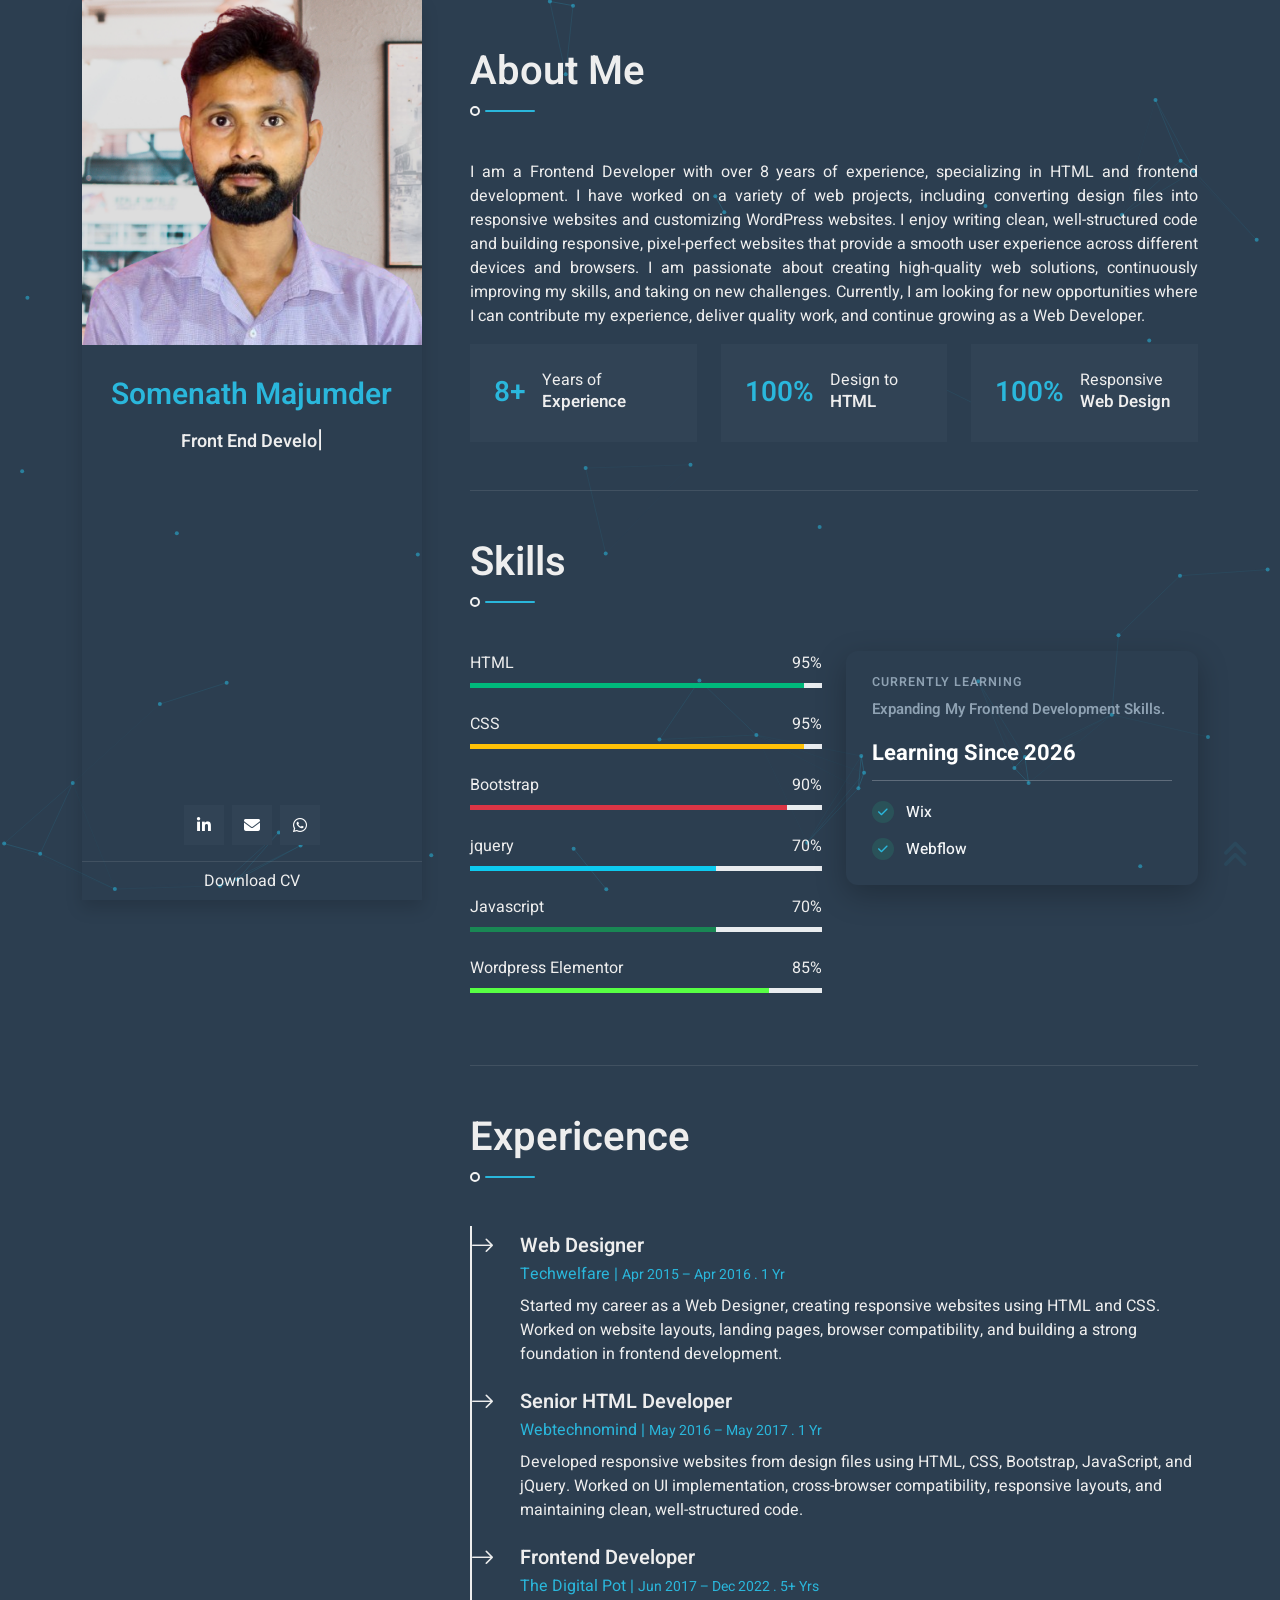
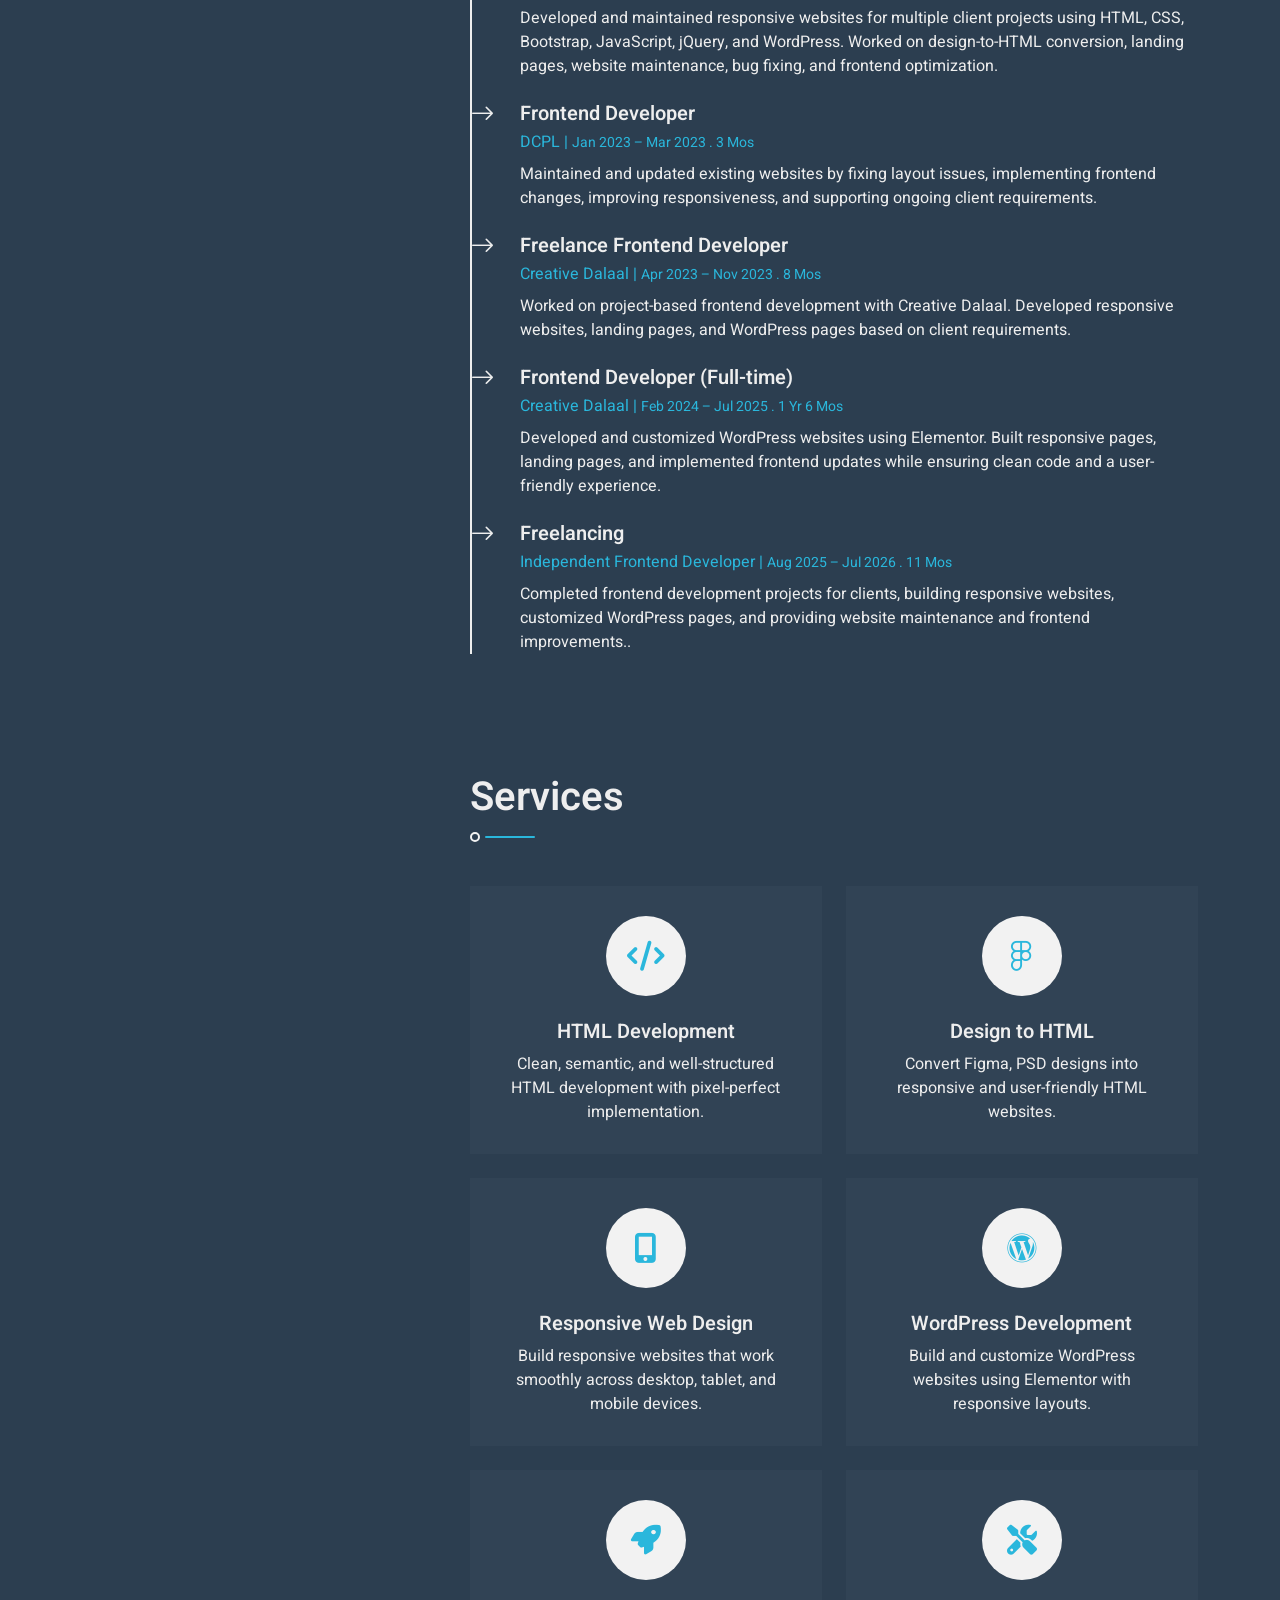
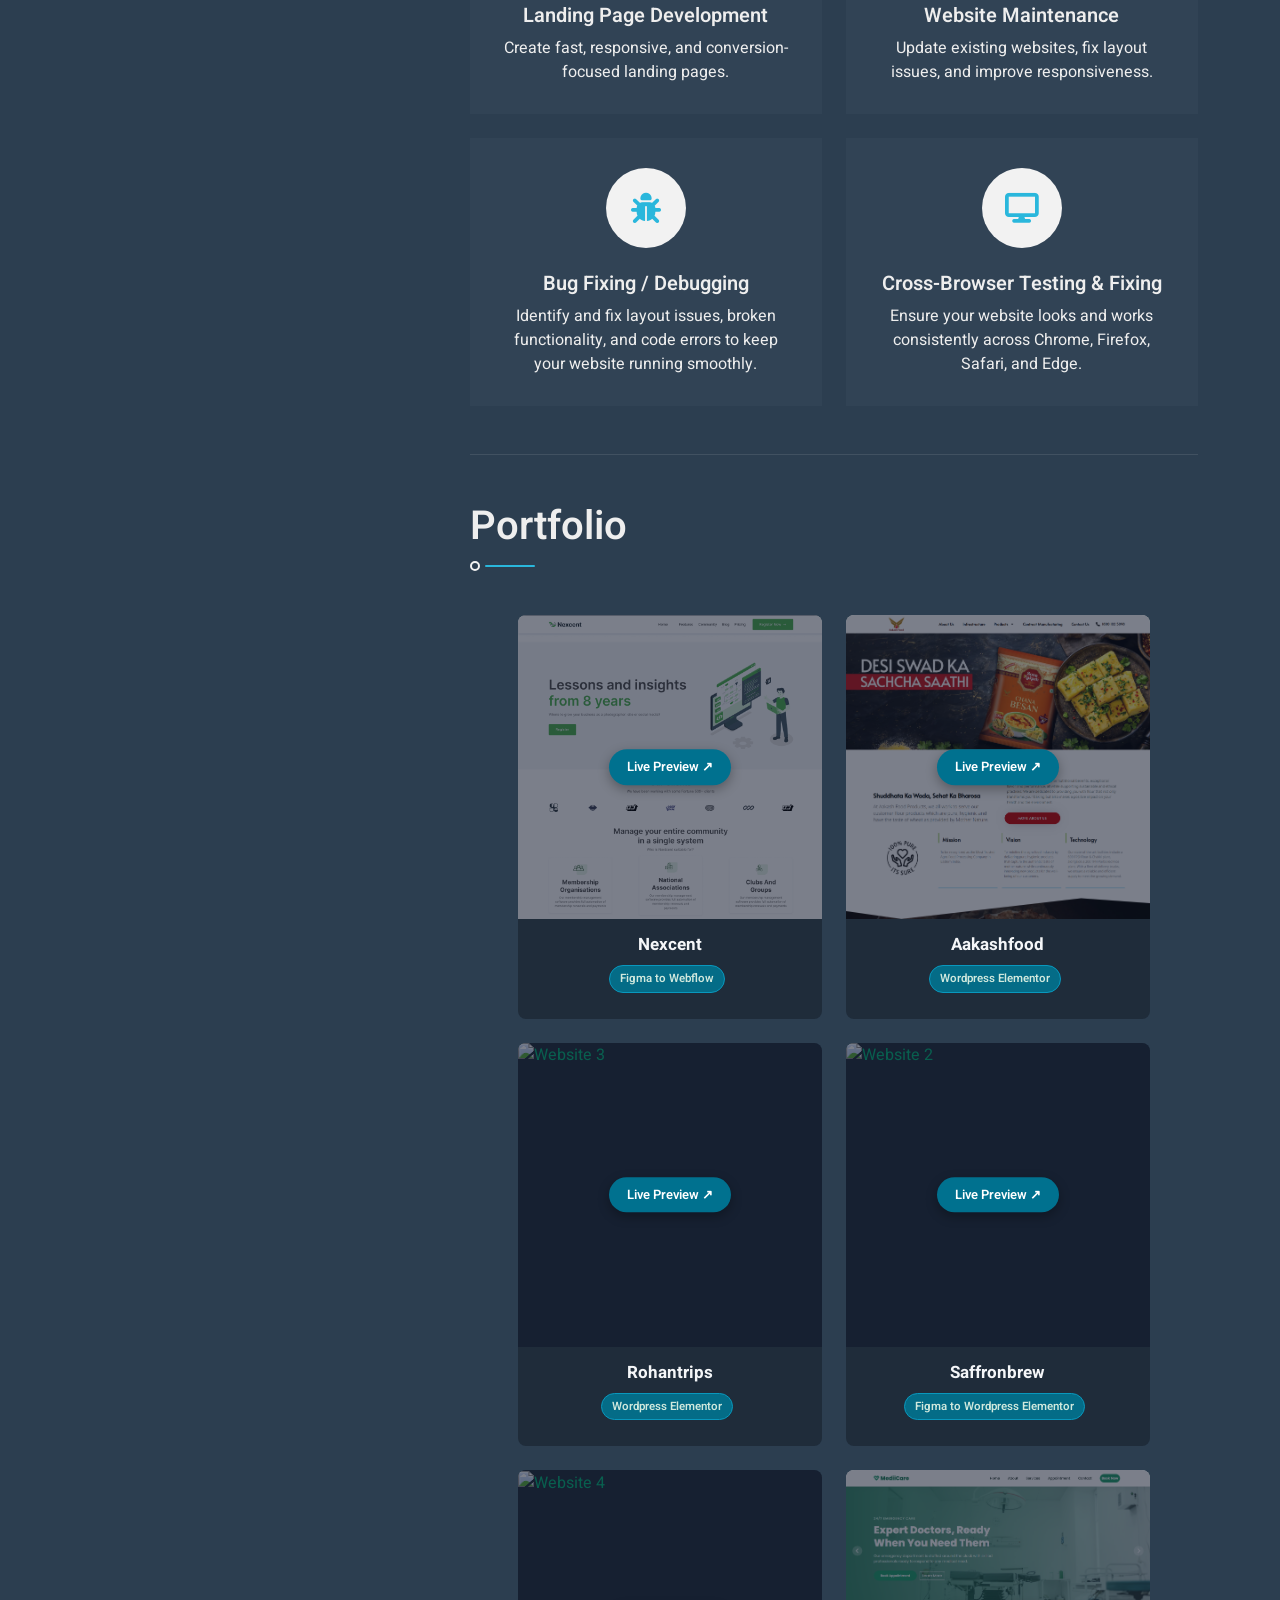
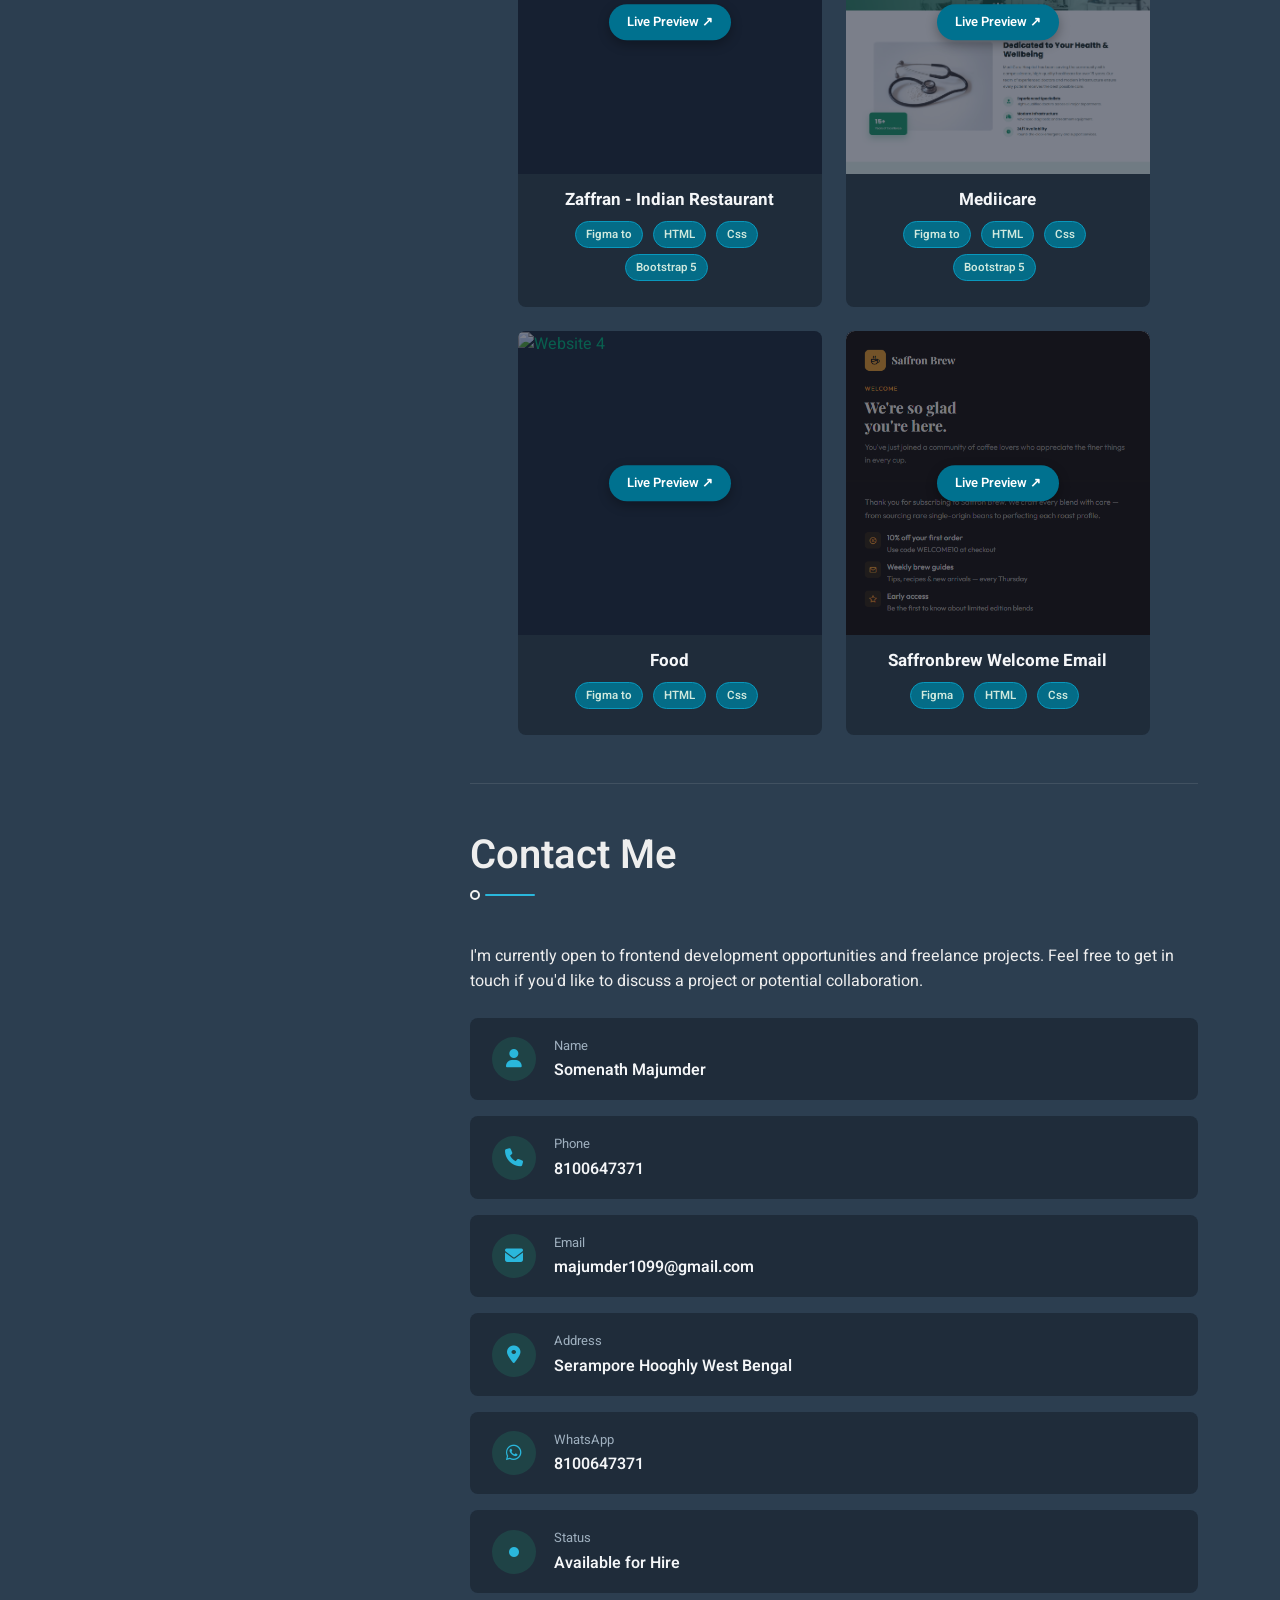
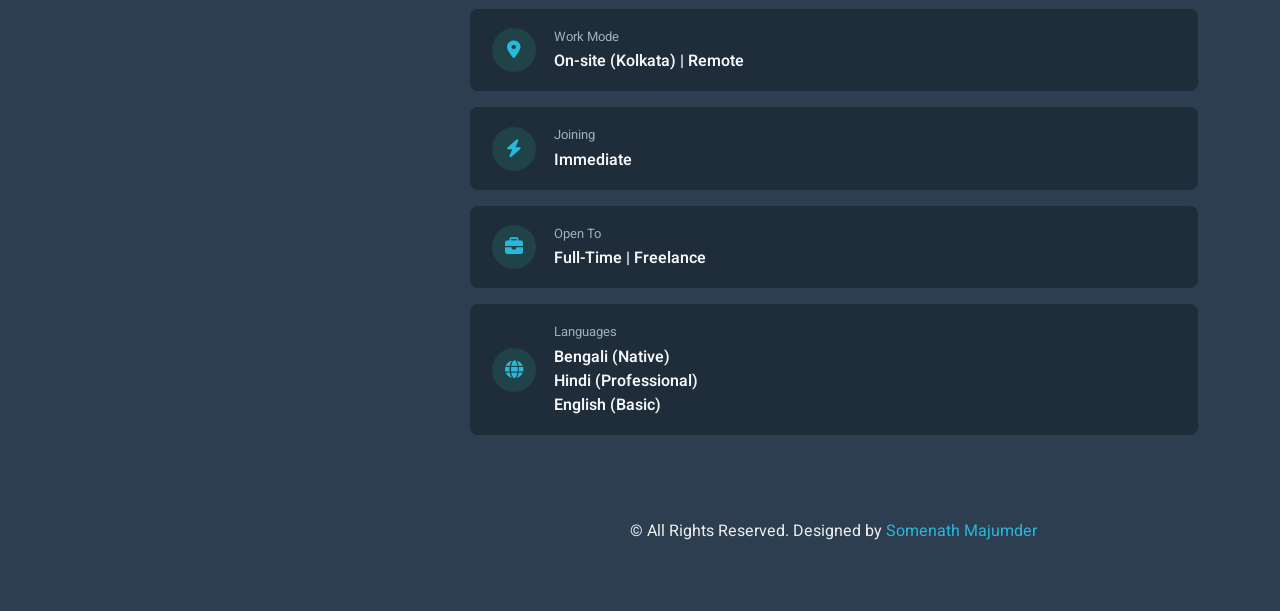
==== commit 2aee170c: "Add files via upload" ====
--- a/index.html
+++ b/index.html
@@ -493,6 +493,22 @@
                                     and improve responsiveness.</p>
                             </div>
                         </div>
+
+                        <div class="col-md-6">
+                            <div class="service-item">
+                                <i class="fa-solid fa-bug mx-auto mb-4"></i>
+                                <h5 class="mb-2">Bug Fixing / Debugging</h5>
+                                <p class="mb-0">Identify and fix layout issues, broken functionality, and code errors to keep your website running smoothly.</p>
+                            </div>
+                        </div>
+                        <div class="col-md-6">
+                            <div class="service-item">
+                                <i class="fa-solid fa-display mx-auto mb-4"></i>
+                                <h5 class="mb-2">Cross-Browser Testing & Fixing</h5>
+                                <p class="mb-0">Ensure your website looks and works consistently across Chrome, Firefox, Safari, and Edge.</p>
+                            </div>
+                        </div>
+                        
                     </div>
                 </section>
                 <!-- Services End -->
@@ -663,7 +679,7 @@
                             <div class="icon"><i class="fa-solid fa-envelope"></i></div>
                             <div>
                                 <div class="label">Email</div>
-                                <a class="value" href="mailto:>majumder1099@gmail.com">majumder1099@gmail.com</a>
+                                <a class="value" href="mailto:majumder1099@gmail.com">majumder1099@gmail.com</a>
                             </div>
                         </li>
 
@@ -754,7 +770,7 @@
 							
                             <p class="m-0">&copy; All Rights Reserved. Designed by <a href="https://htmlcodex.com">HTML Codex</a></p>
                         </div> -->
-                    <p class="m-0 copy">&copy; All Rights Reserved.<br class="d-block d-sm-none"> Designed by <a href="">Somenath Majumder</a></p>
+                    <p class="m-0 copy">&copy; All Rights Reserved.<br class="d-block d-sm-none"> Designed by <a href="#">Somenath Majumder</a></p>
                 </section>
                 <!-- Footer End -->
             </div>
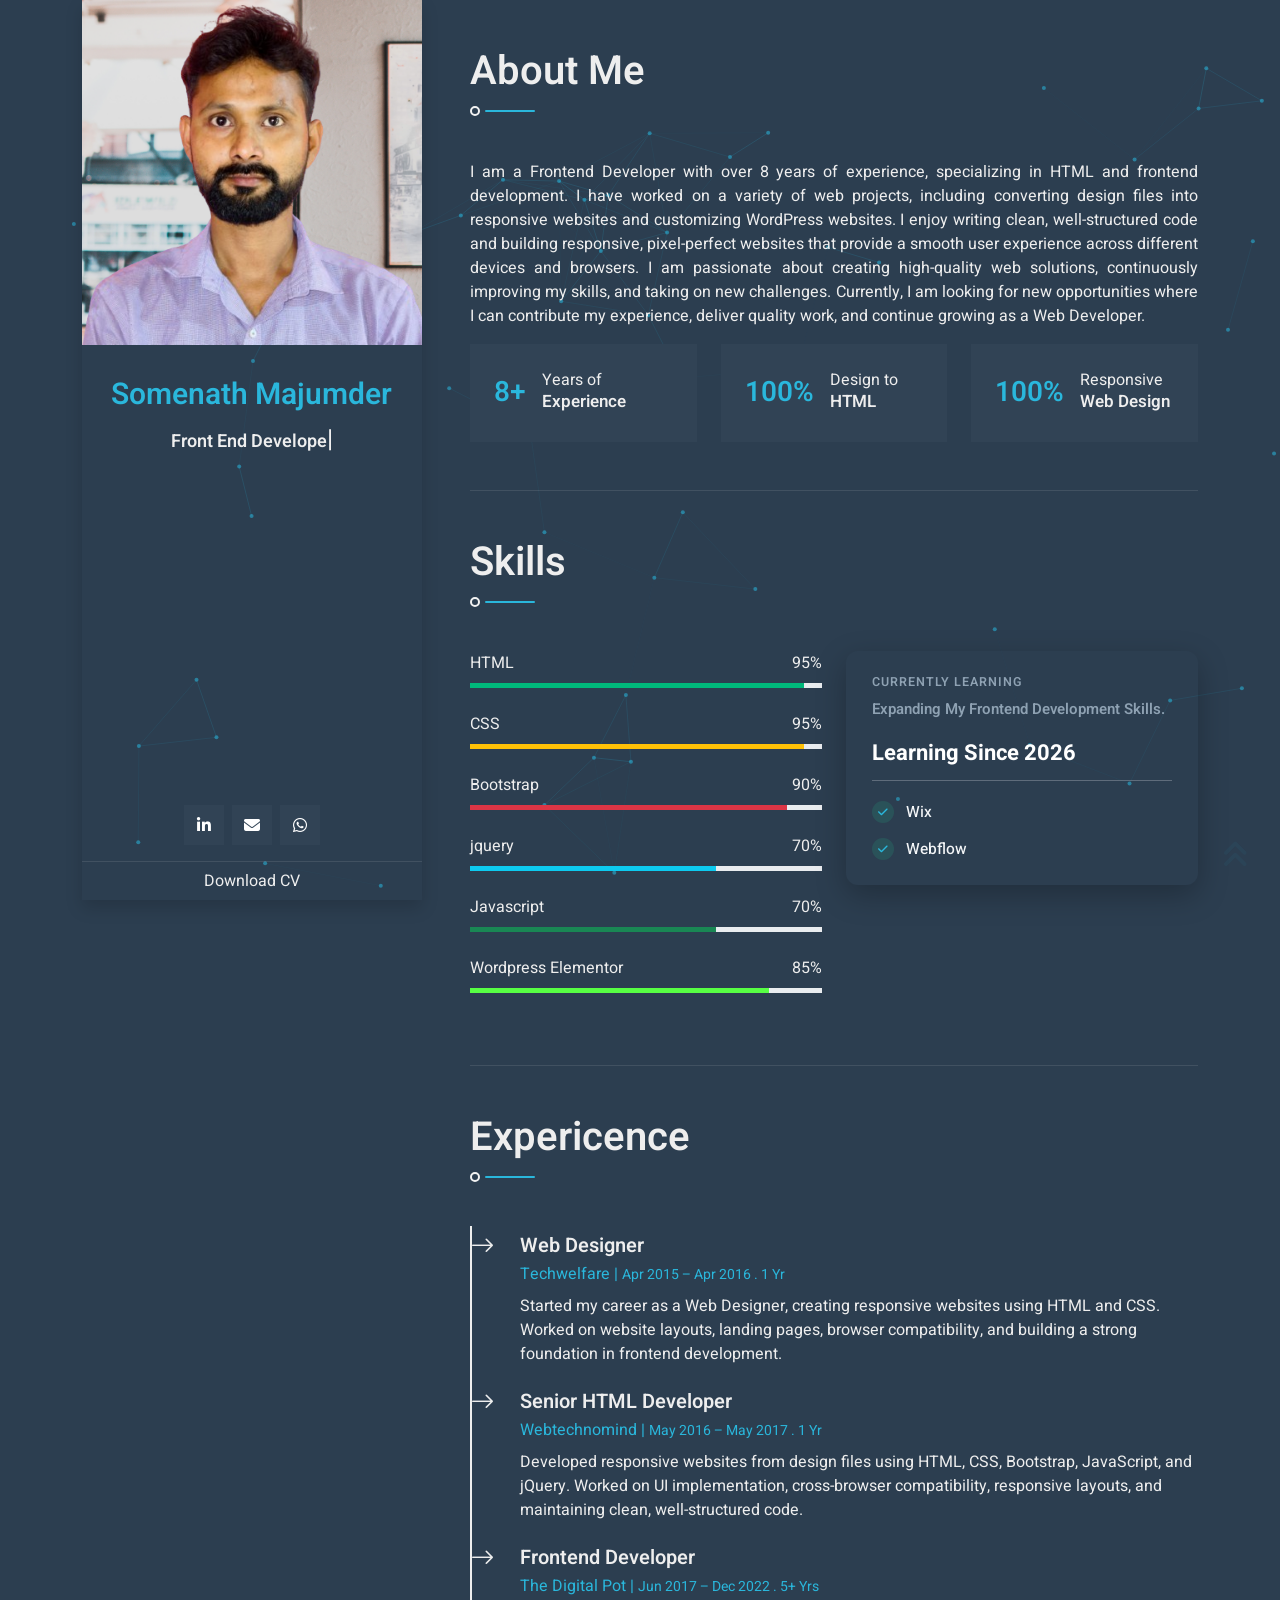
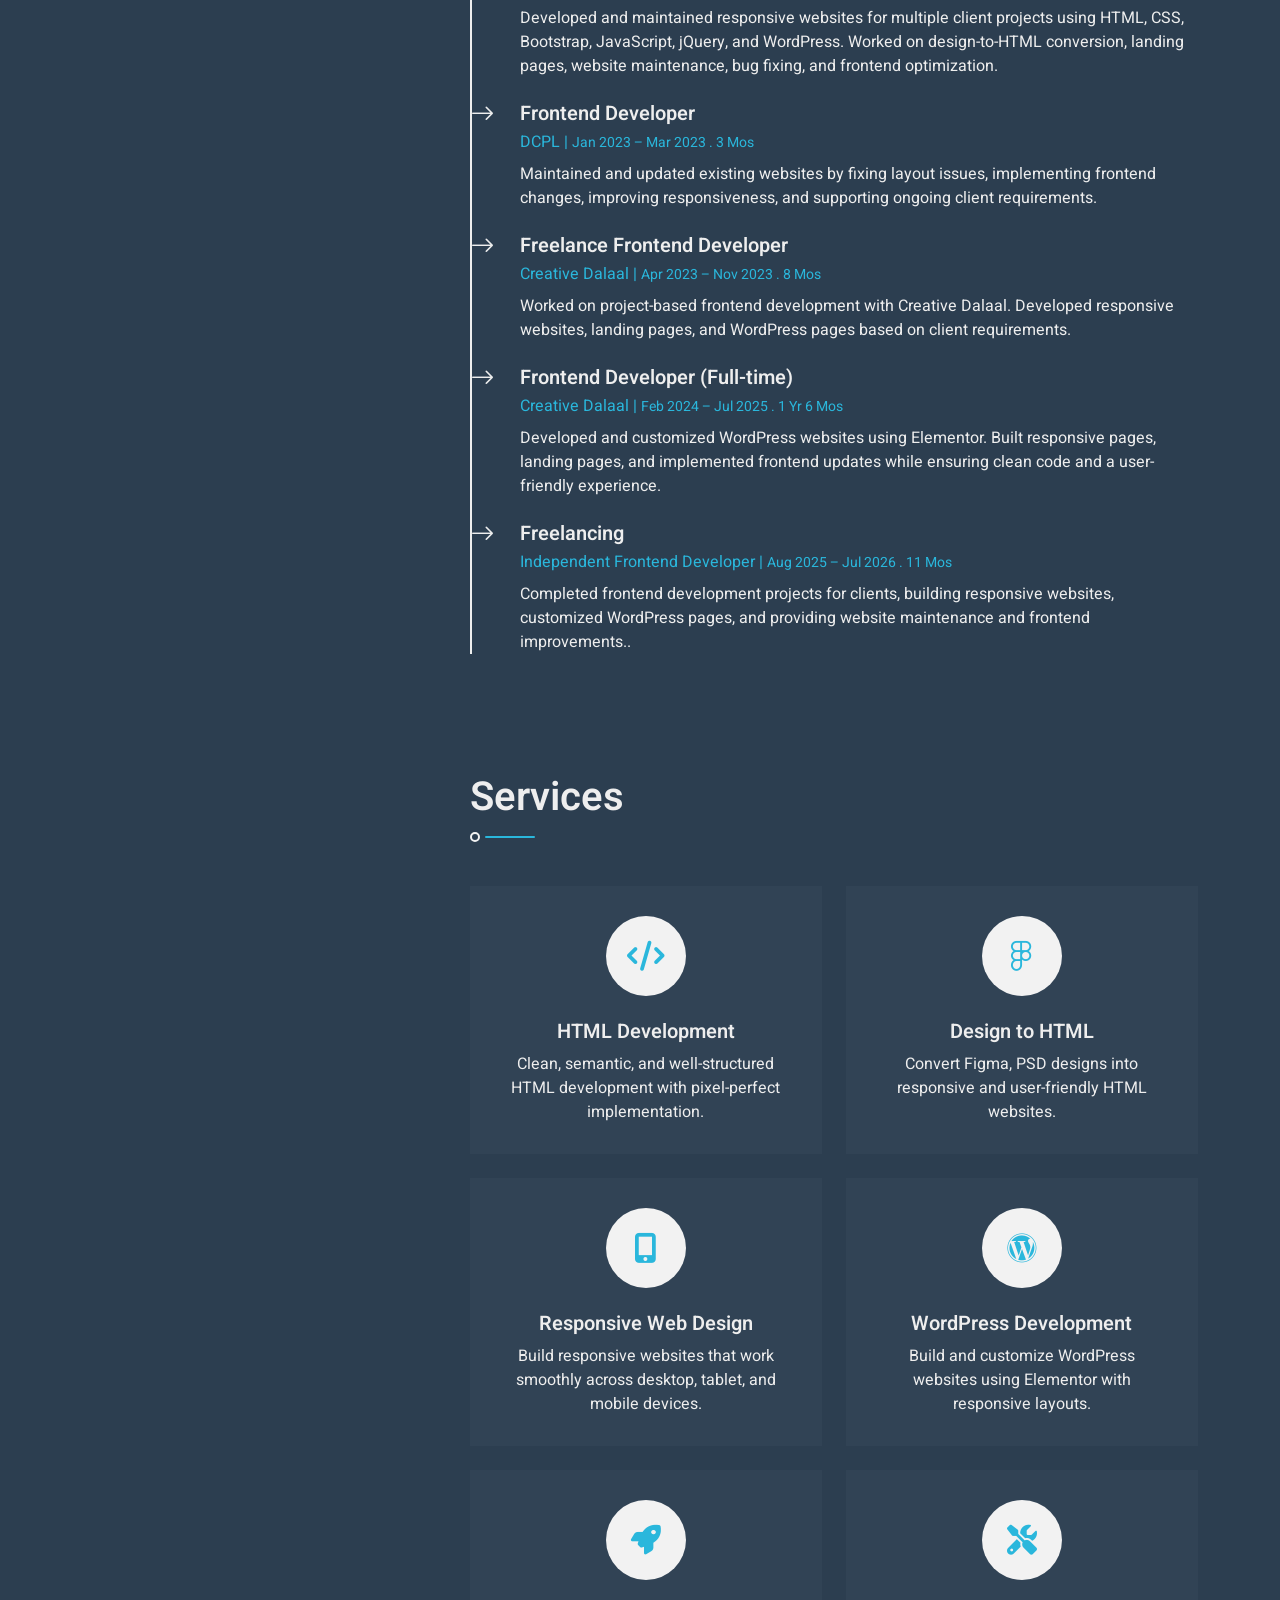
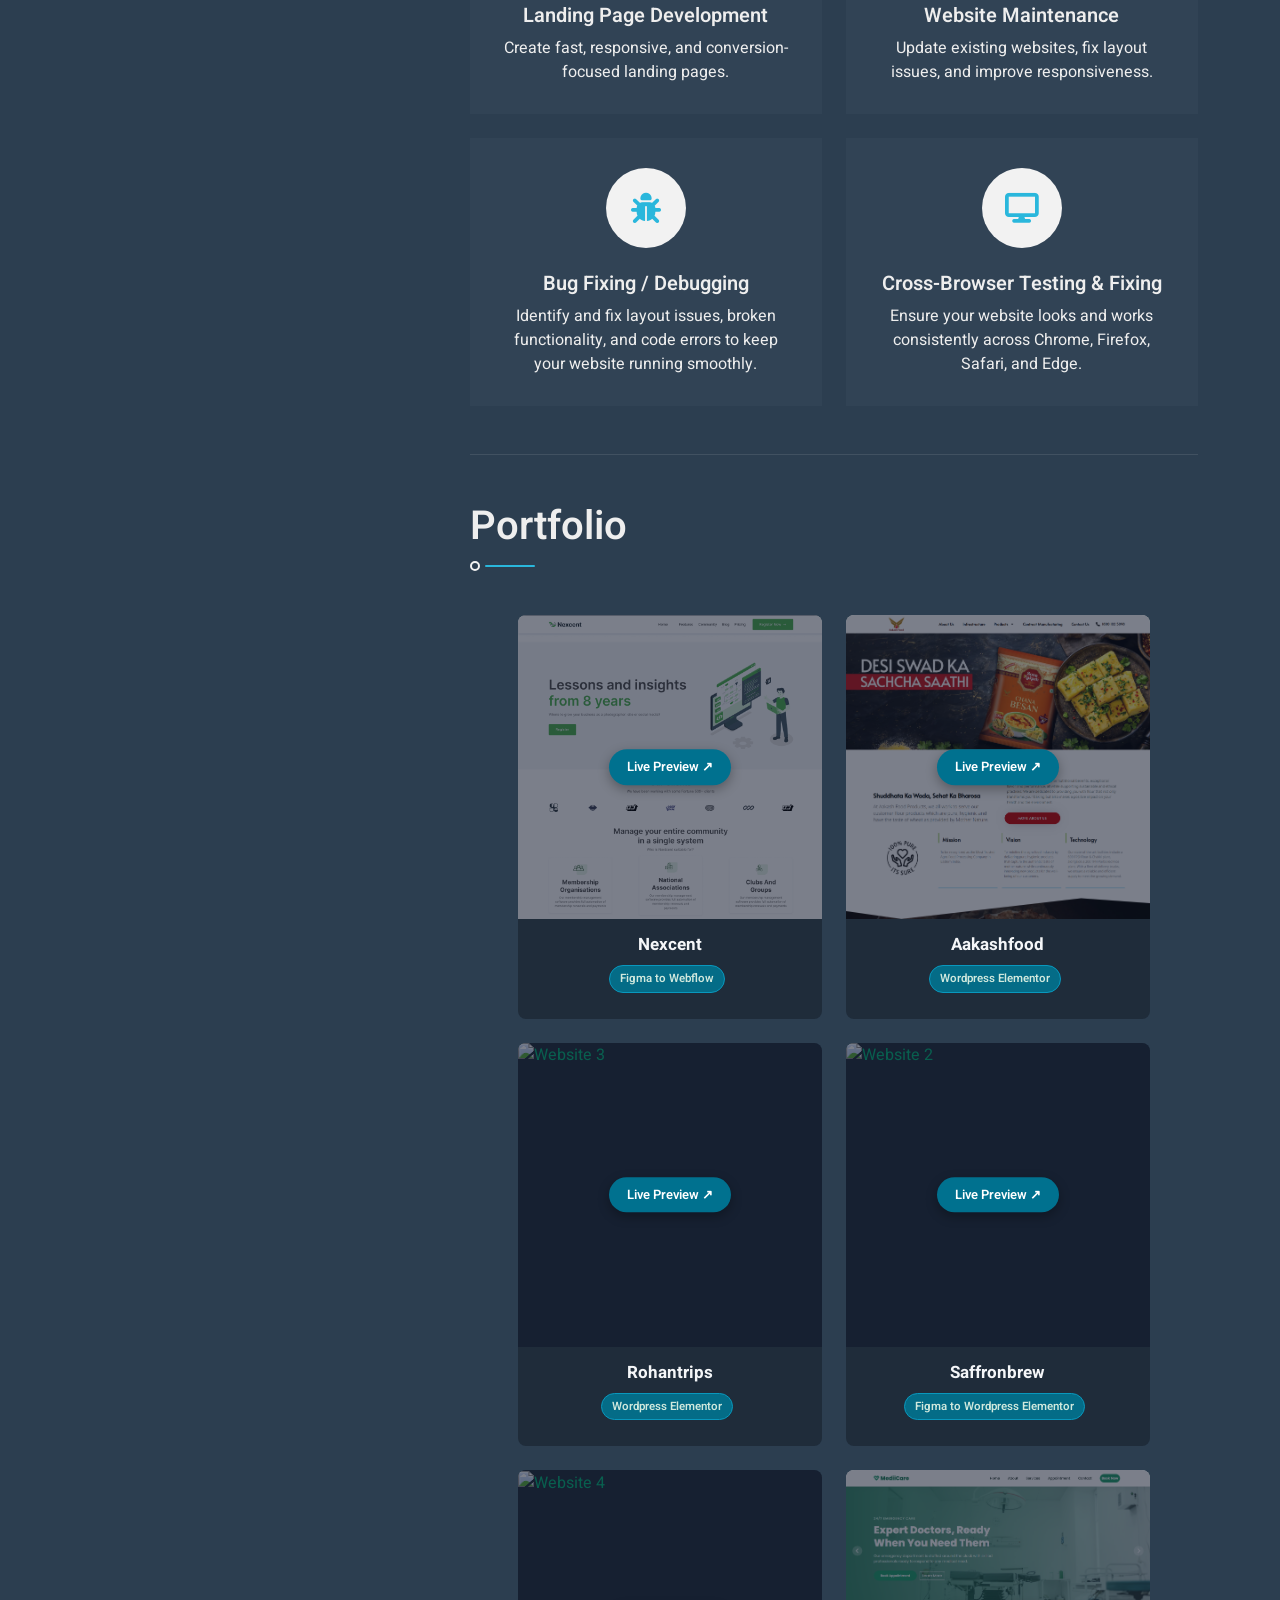
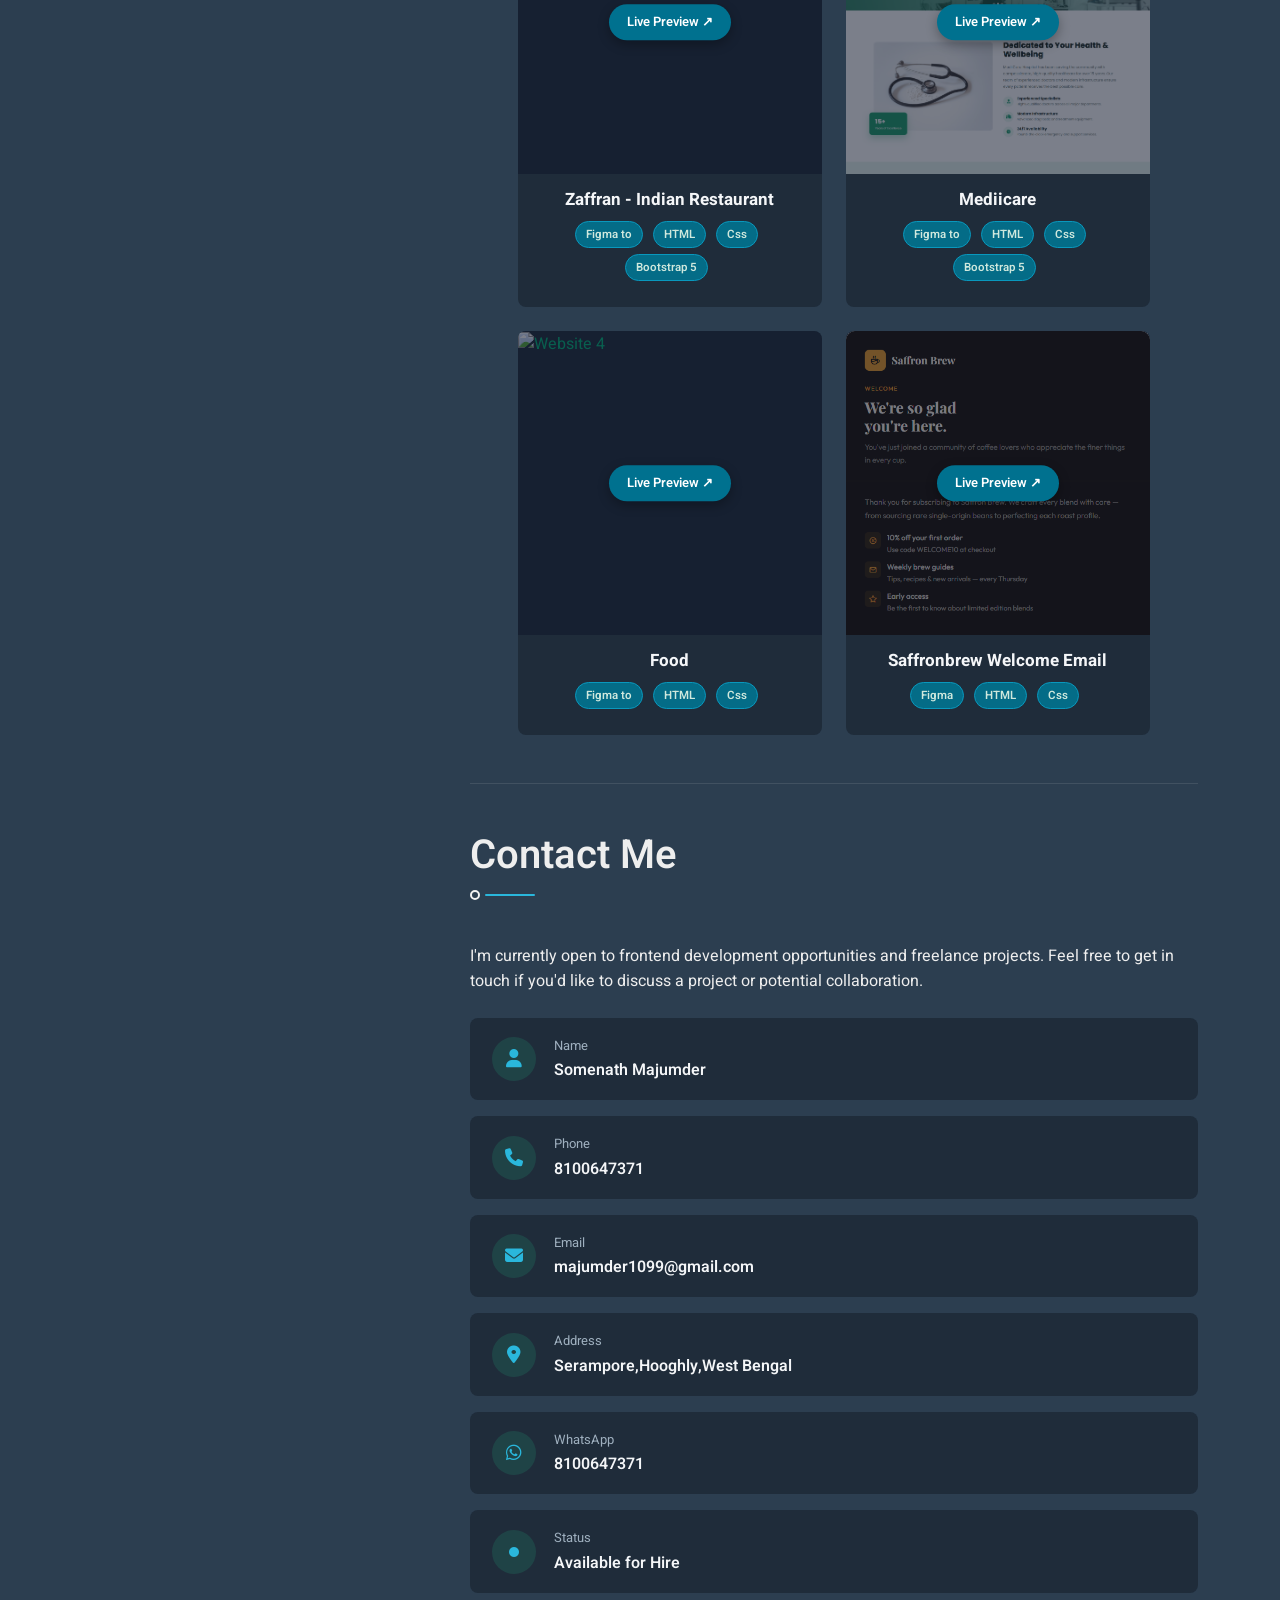
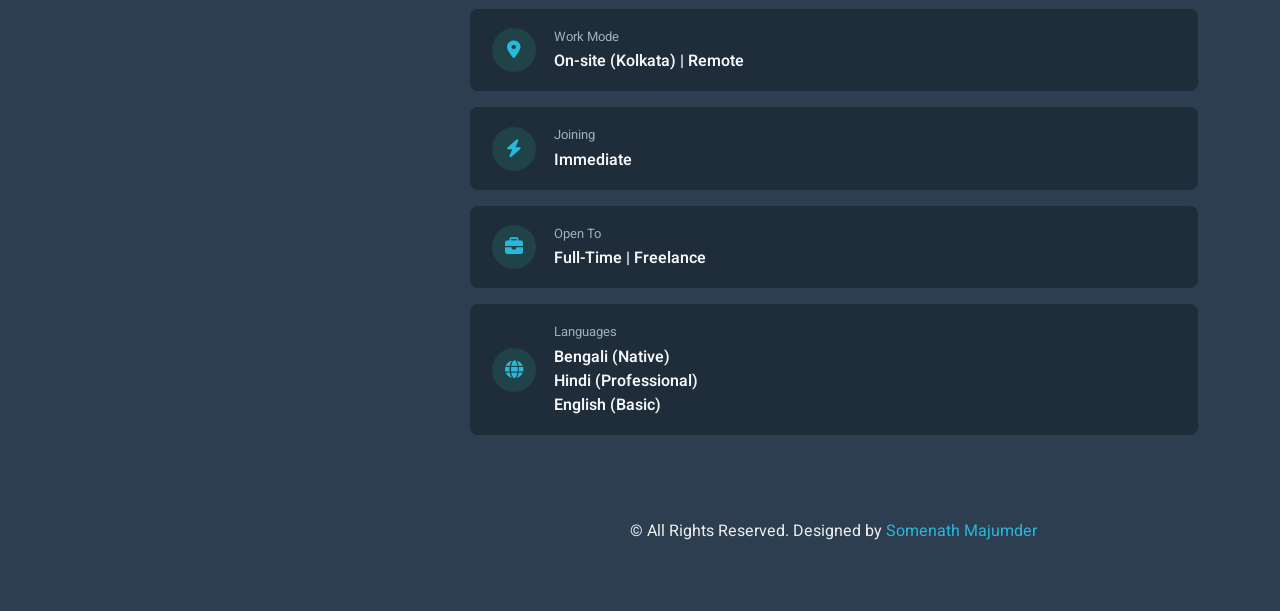
==== commit 659b55d8: "Add files via upload" ====
--- a/index.html
+++ b/index.html
@@ -687,7 +687,7 @@
                             <div class="icon"><i class="fa-solid fa-location-dot"></i></div>
                             <div>
                                 <div class="label">Address</div>
-                                <div class="value">Serampore Hooghly West Bengal</div>
+                                <div class="value">Serampore,Hooghly,West Bengal</div>
                             </div>
                         </li>
 
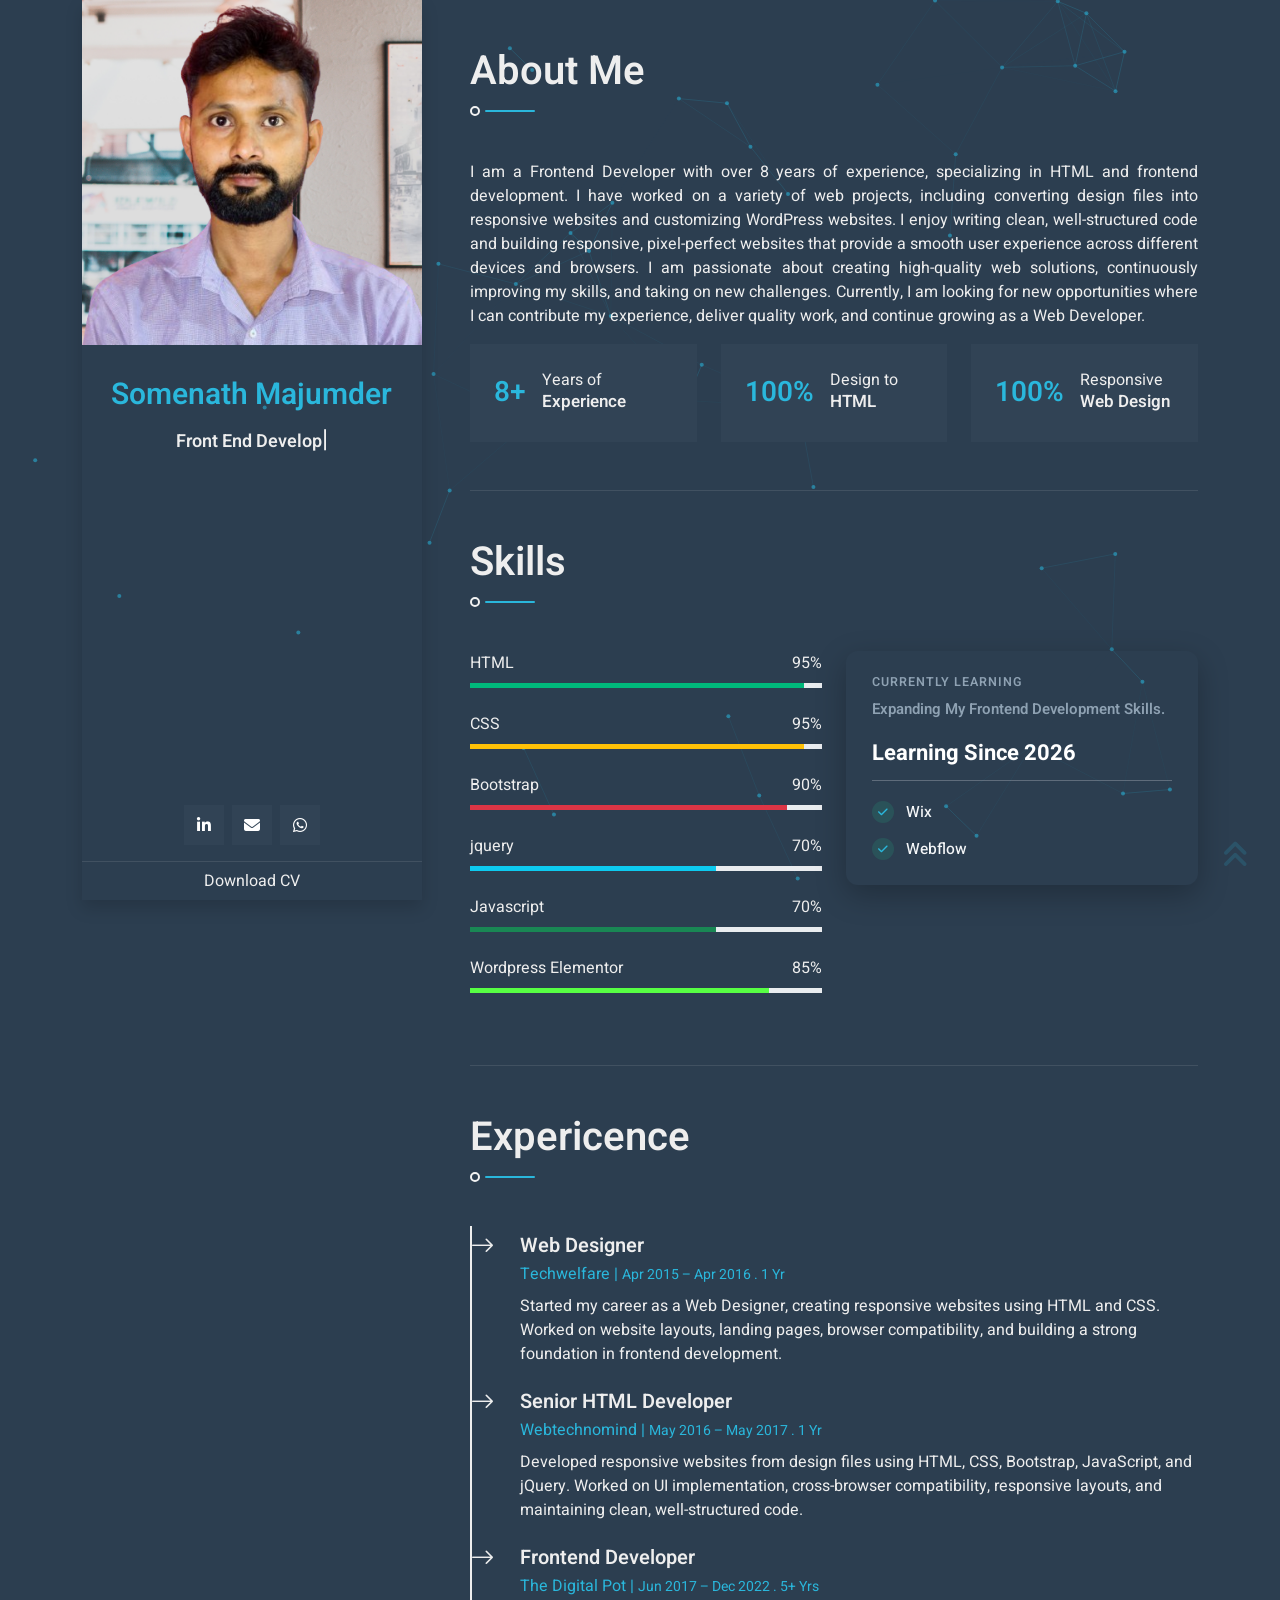
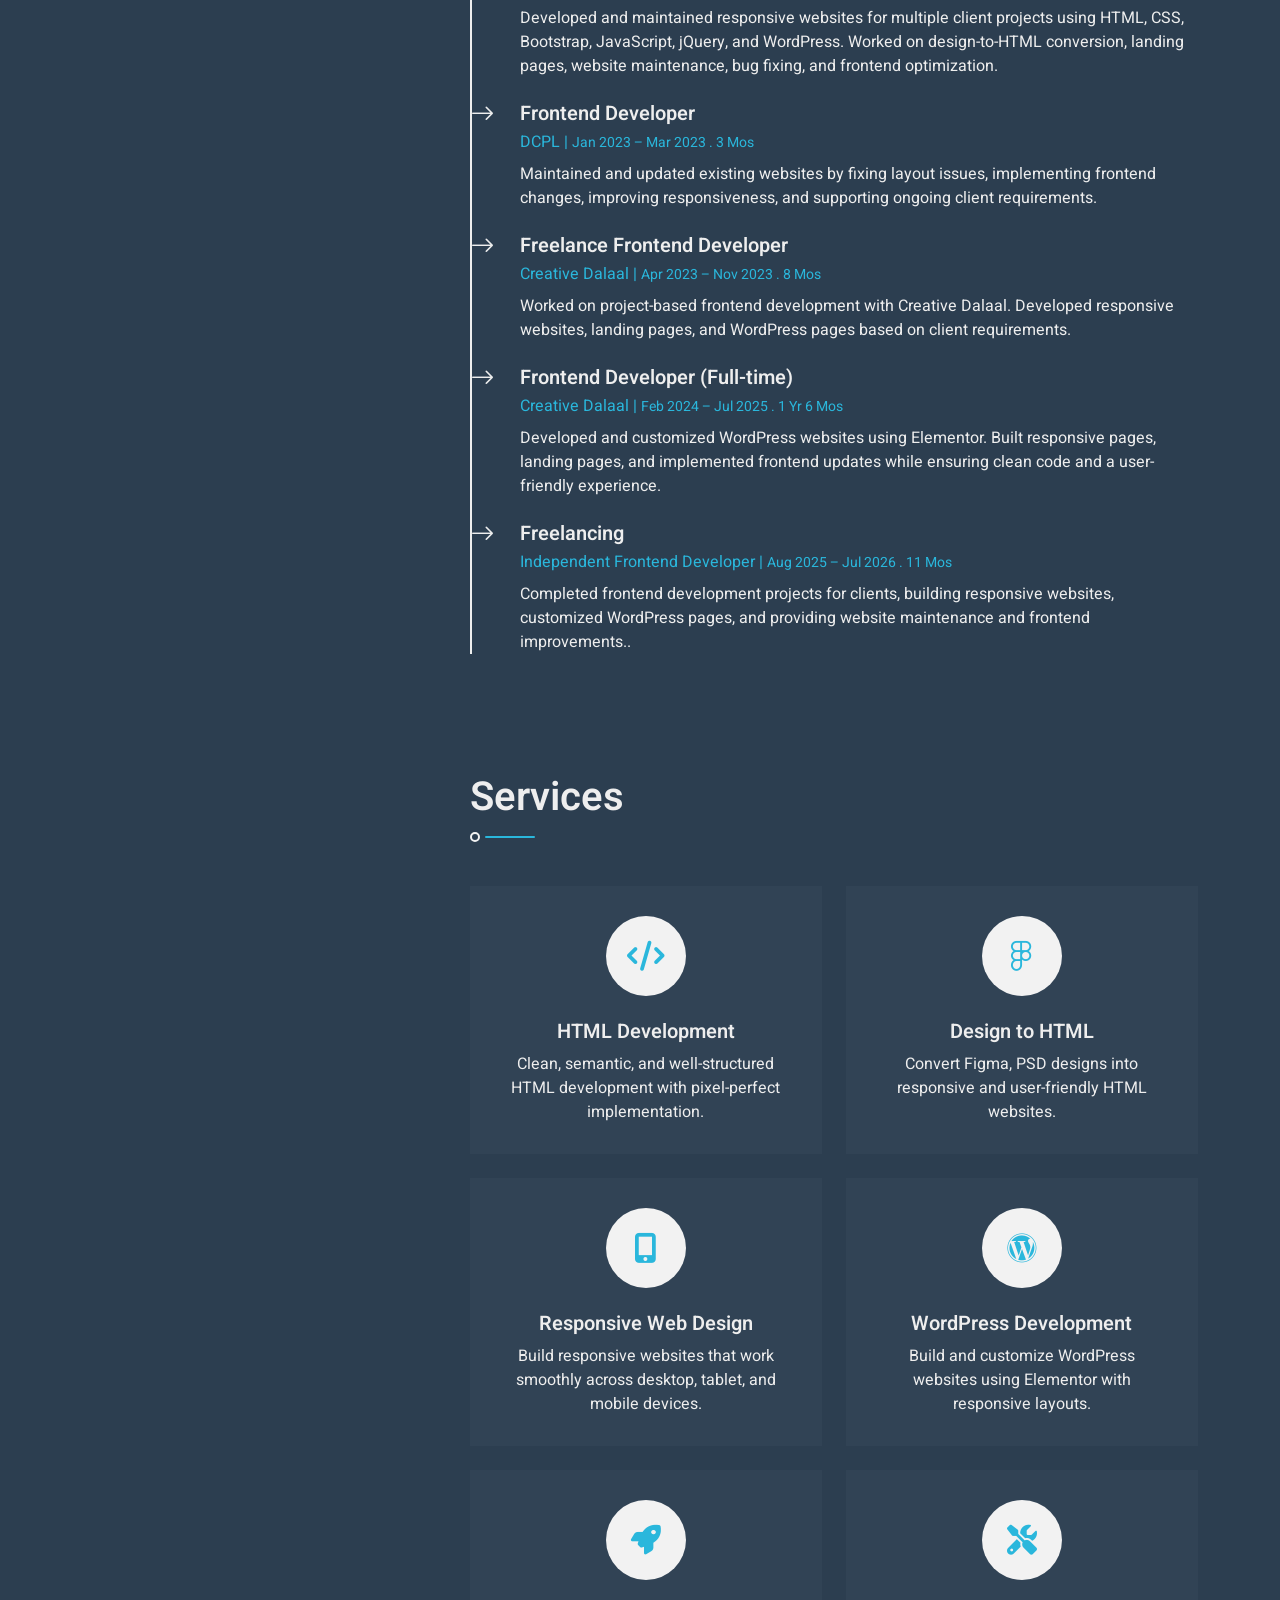
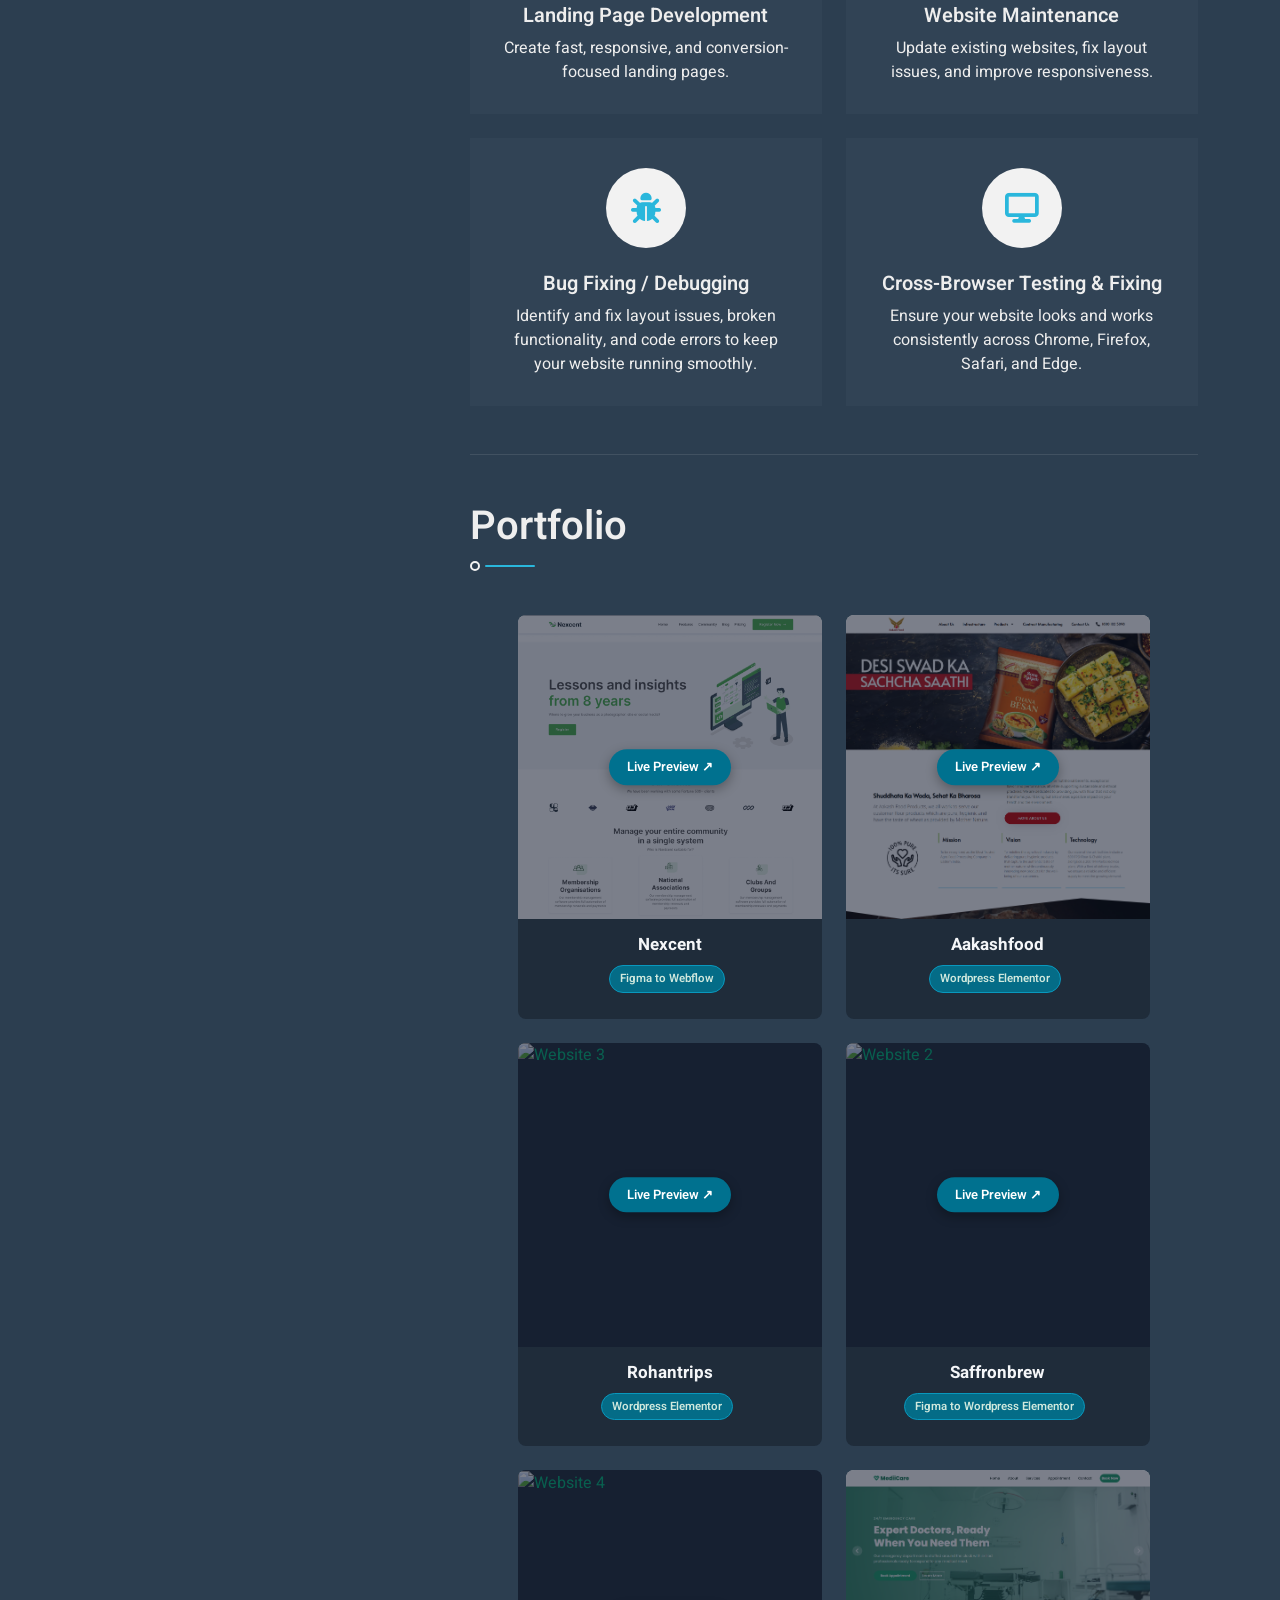
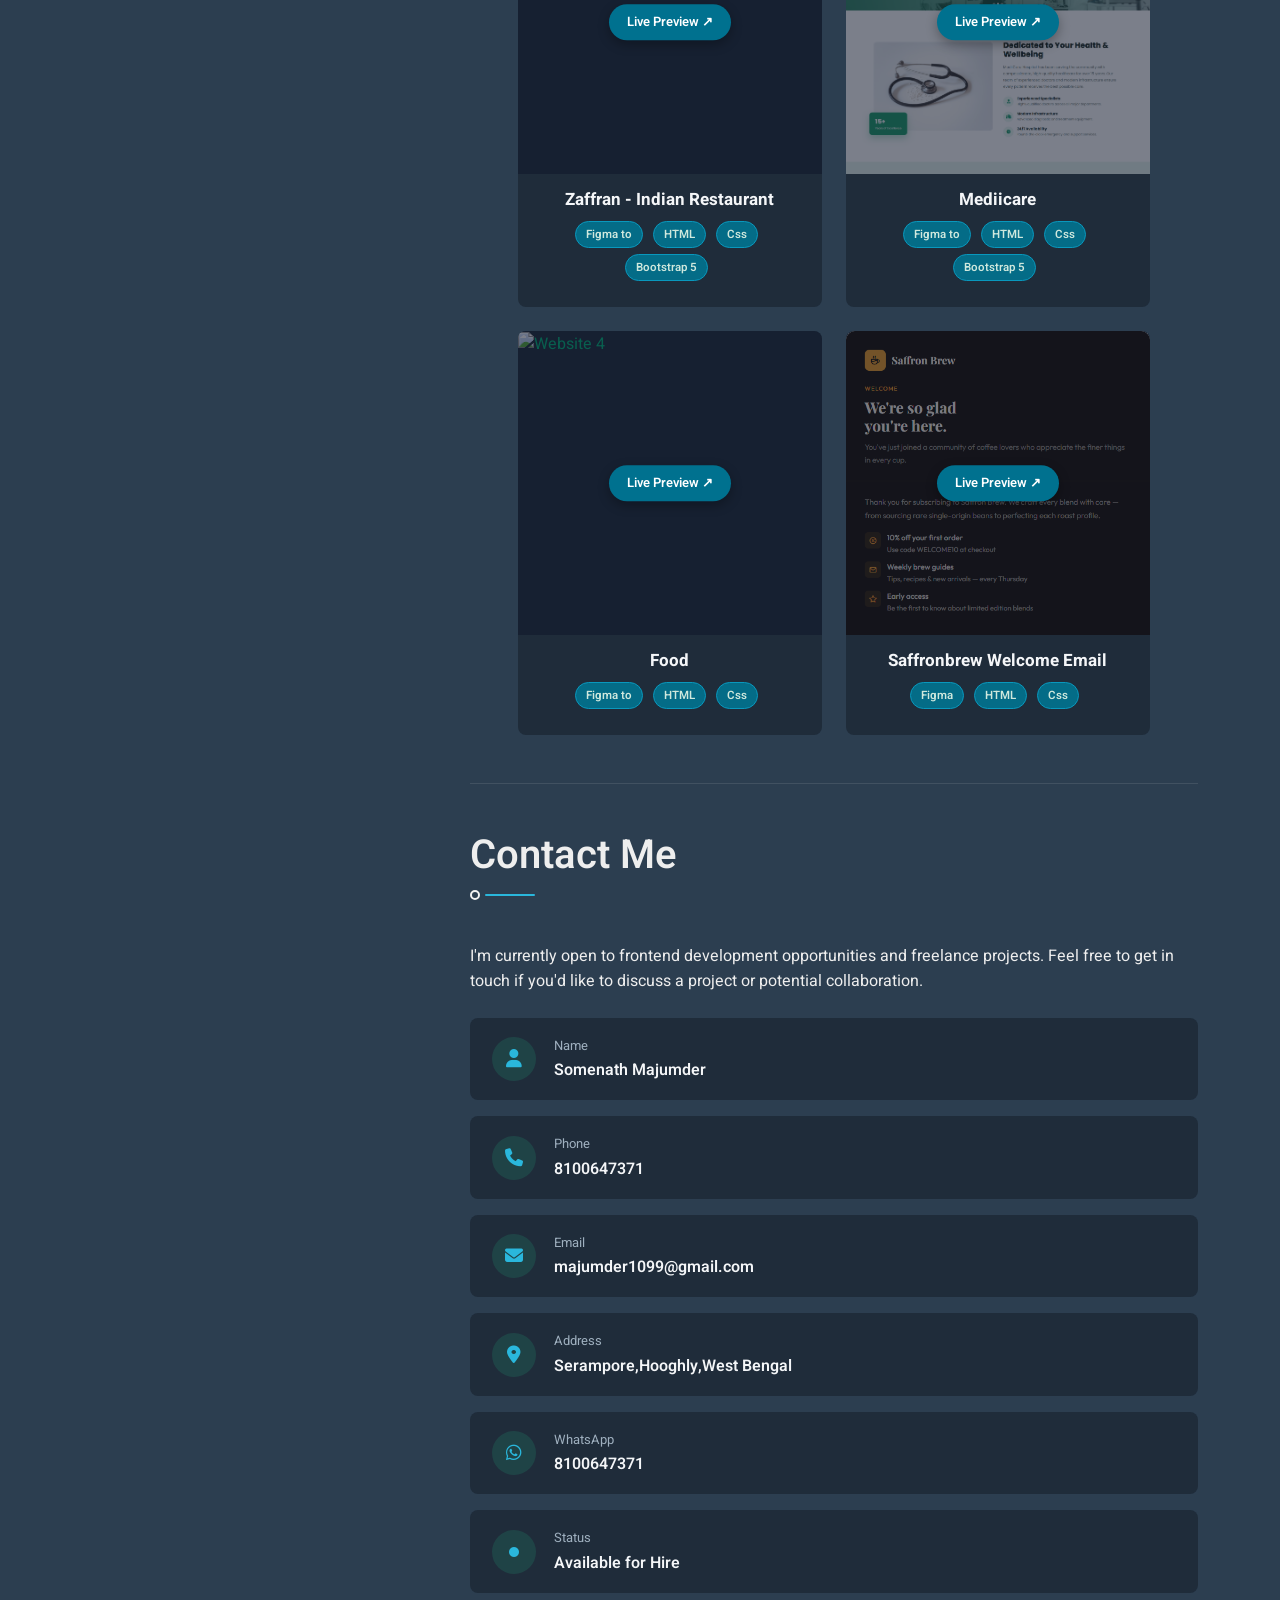
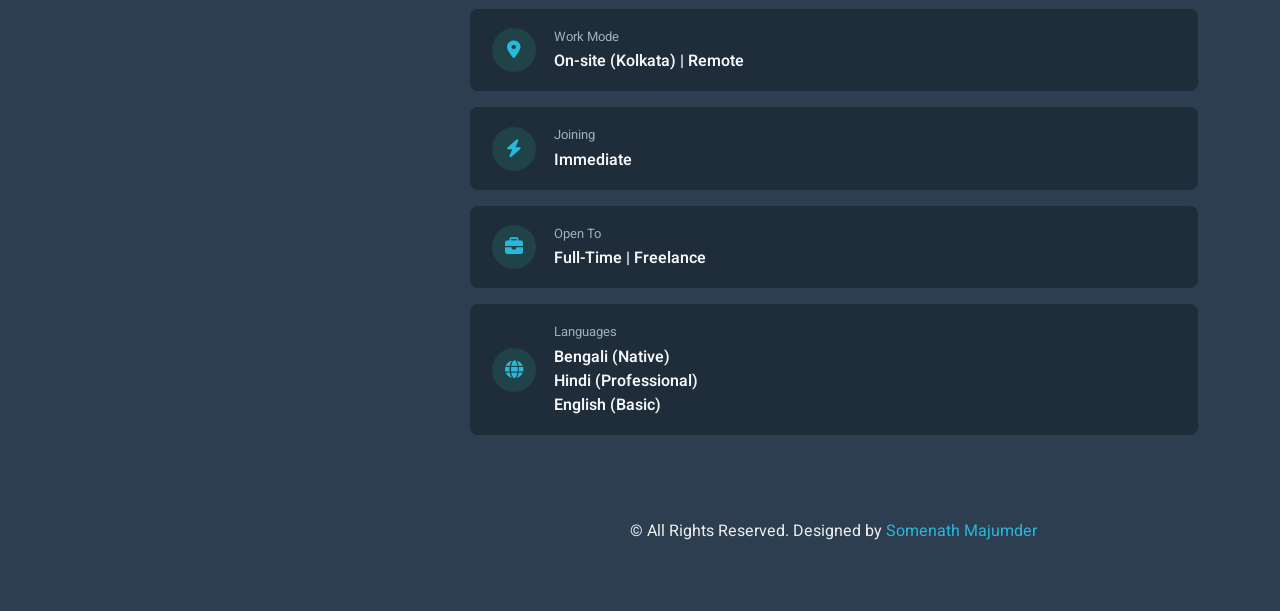
==== commit 7313a149: "Add files via upload" ====
--- a/index.html
+++ b/index.html
@@ -141,6 +141,8 @@
 
 });
 </script>
+
+<script async src="https://www.googletagmanager.com/gtag/js?id=G-PNRC56BHDM"></script> <script> window.dataLayer = window.dataLayer || []; function gtag(){dataLayer.push(arguments);} gtag('js', new Date()); gtag('config', 'G-PNRC56BHDM'); </script>
 </head>
 
 <body>
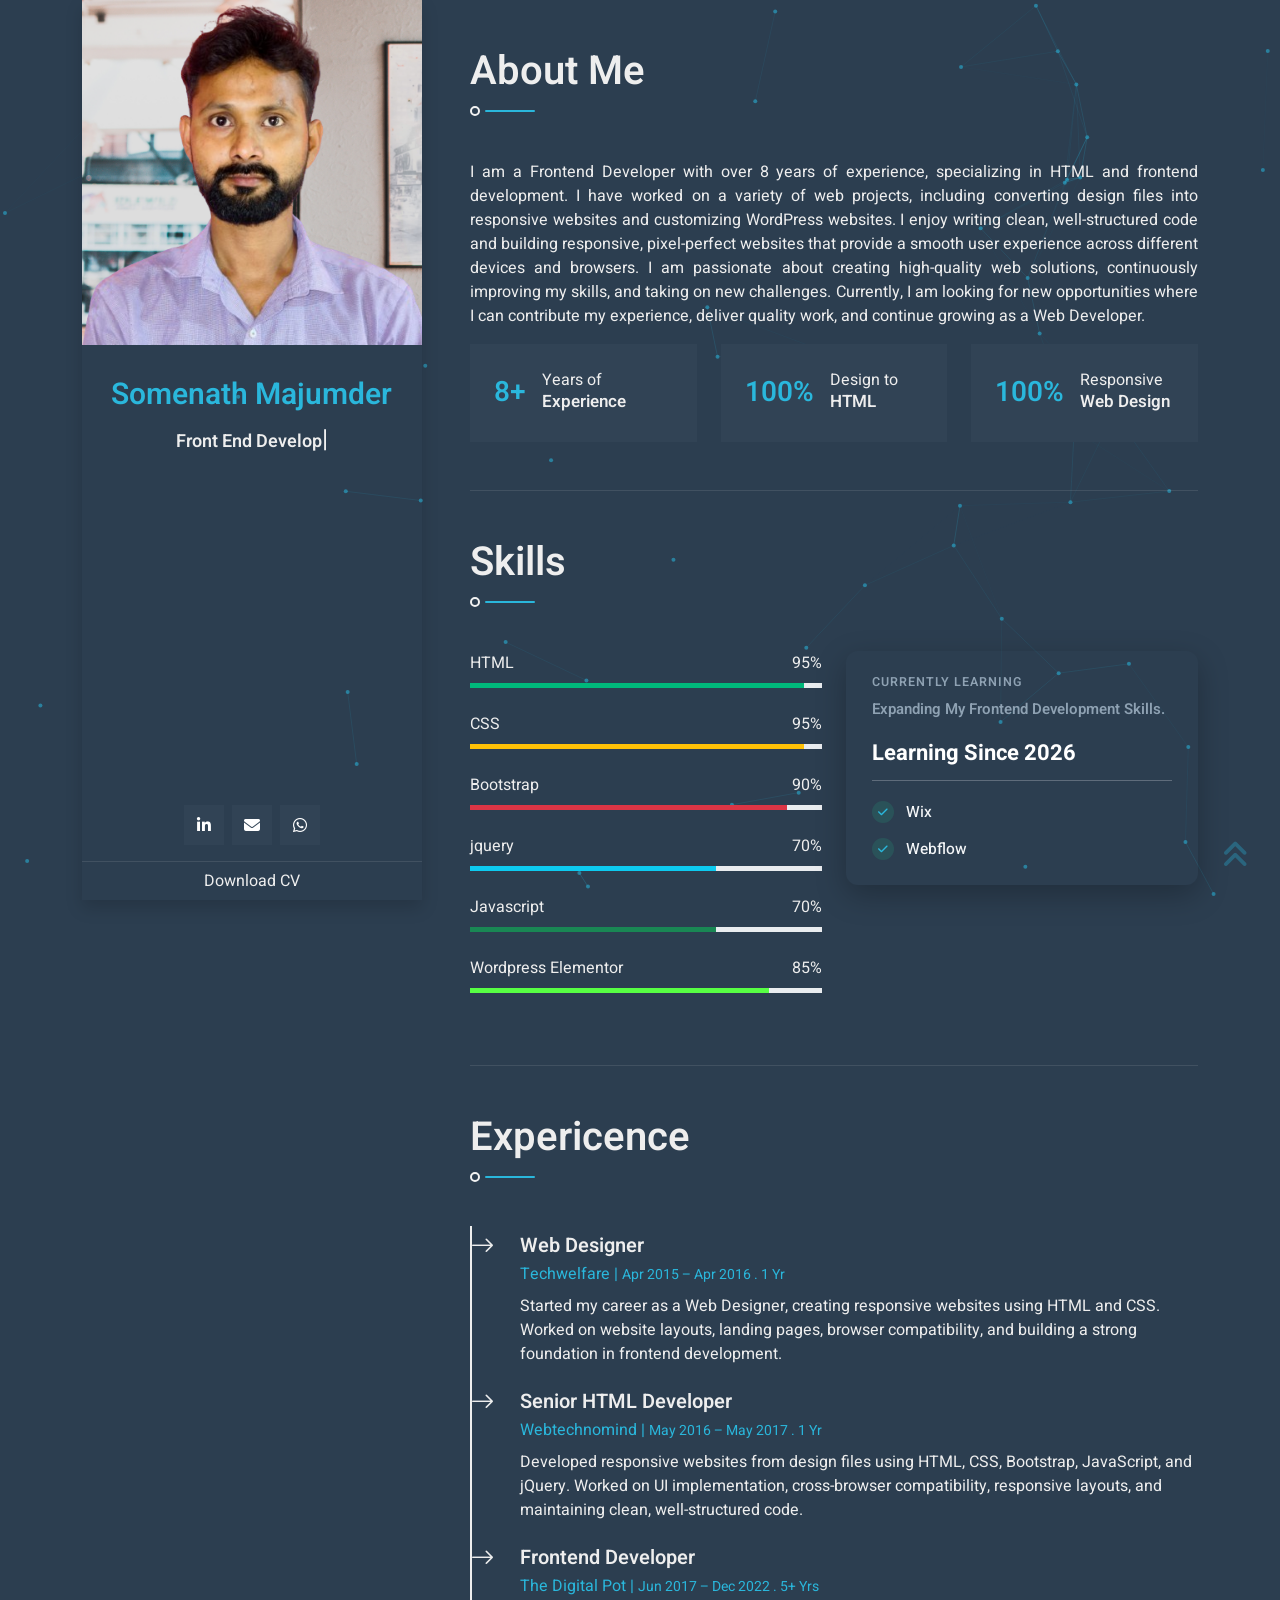
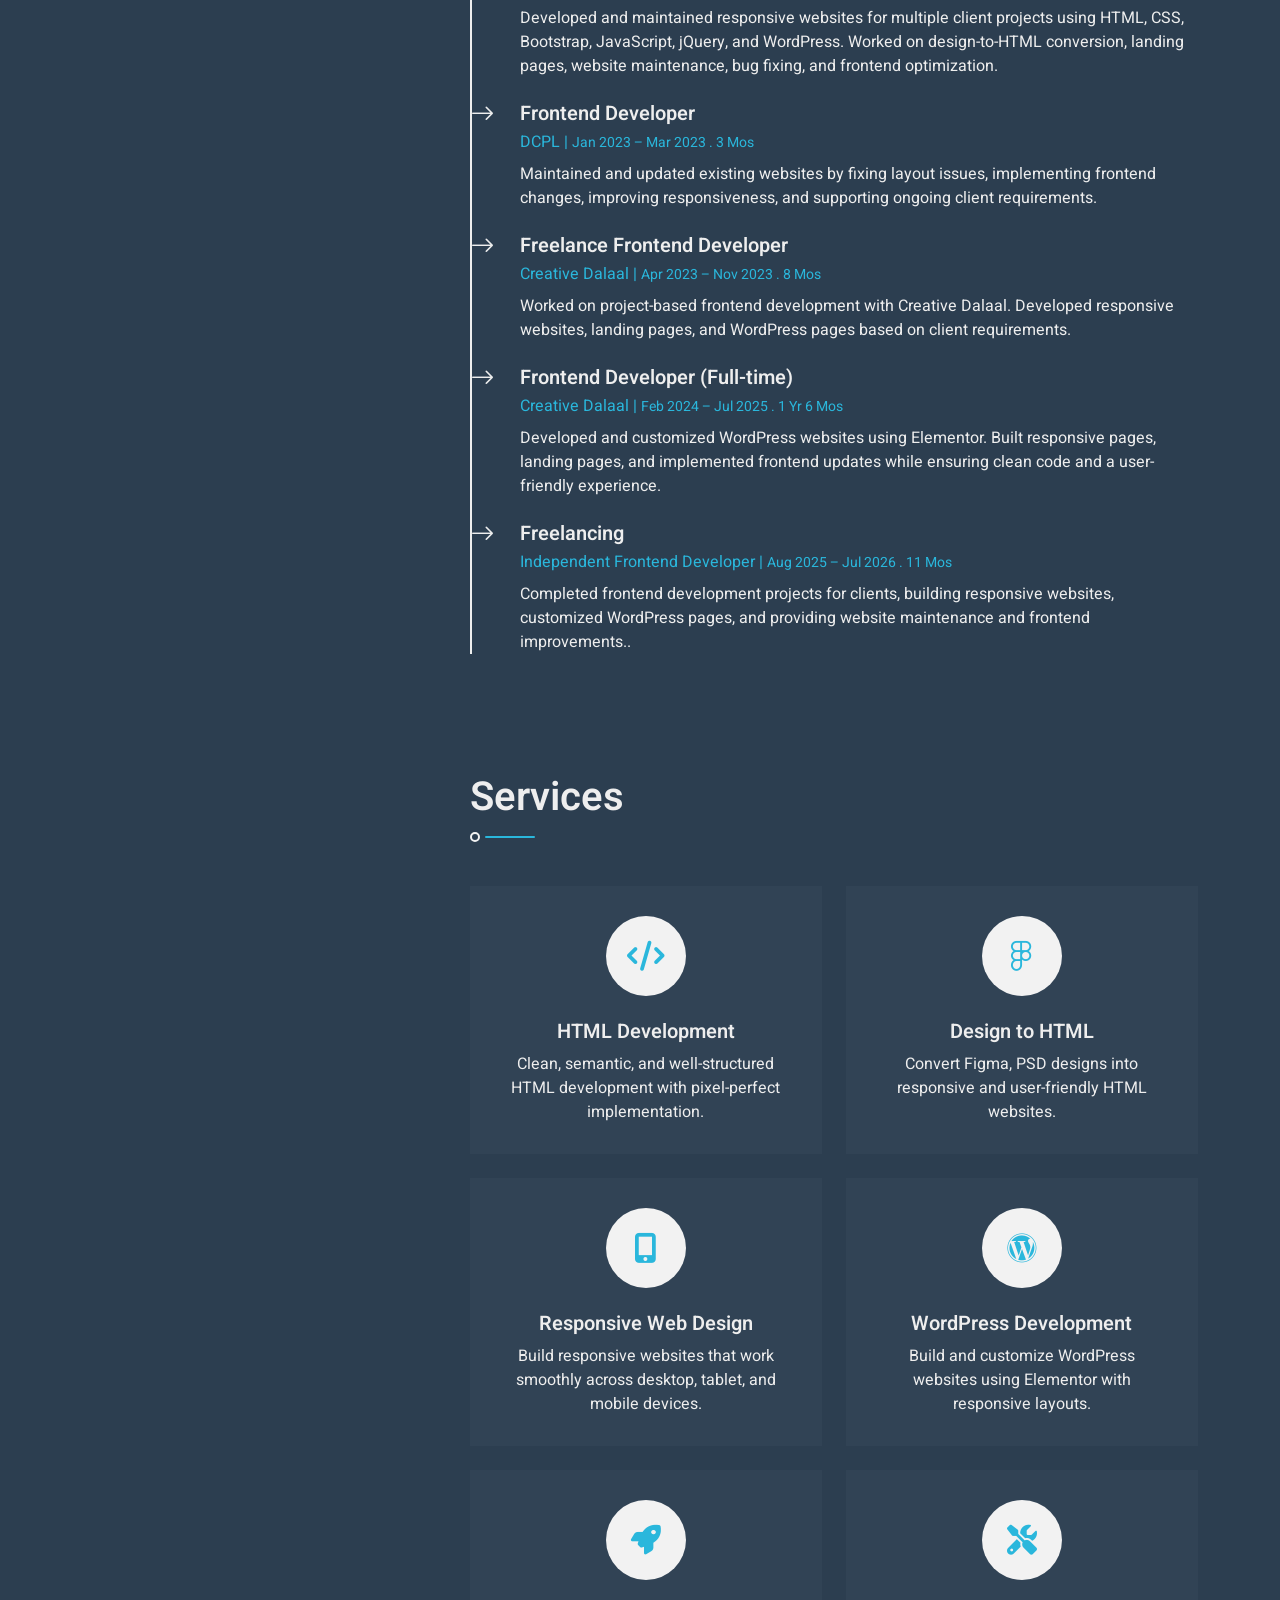
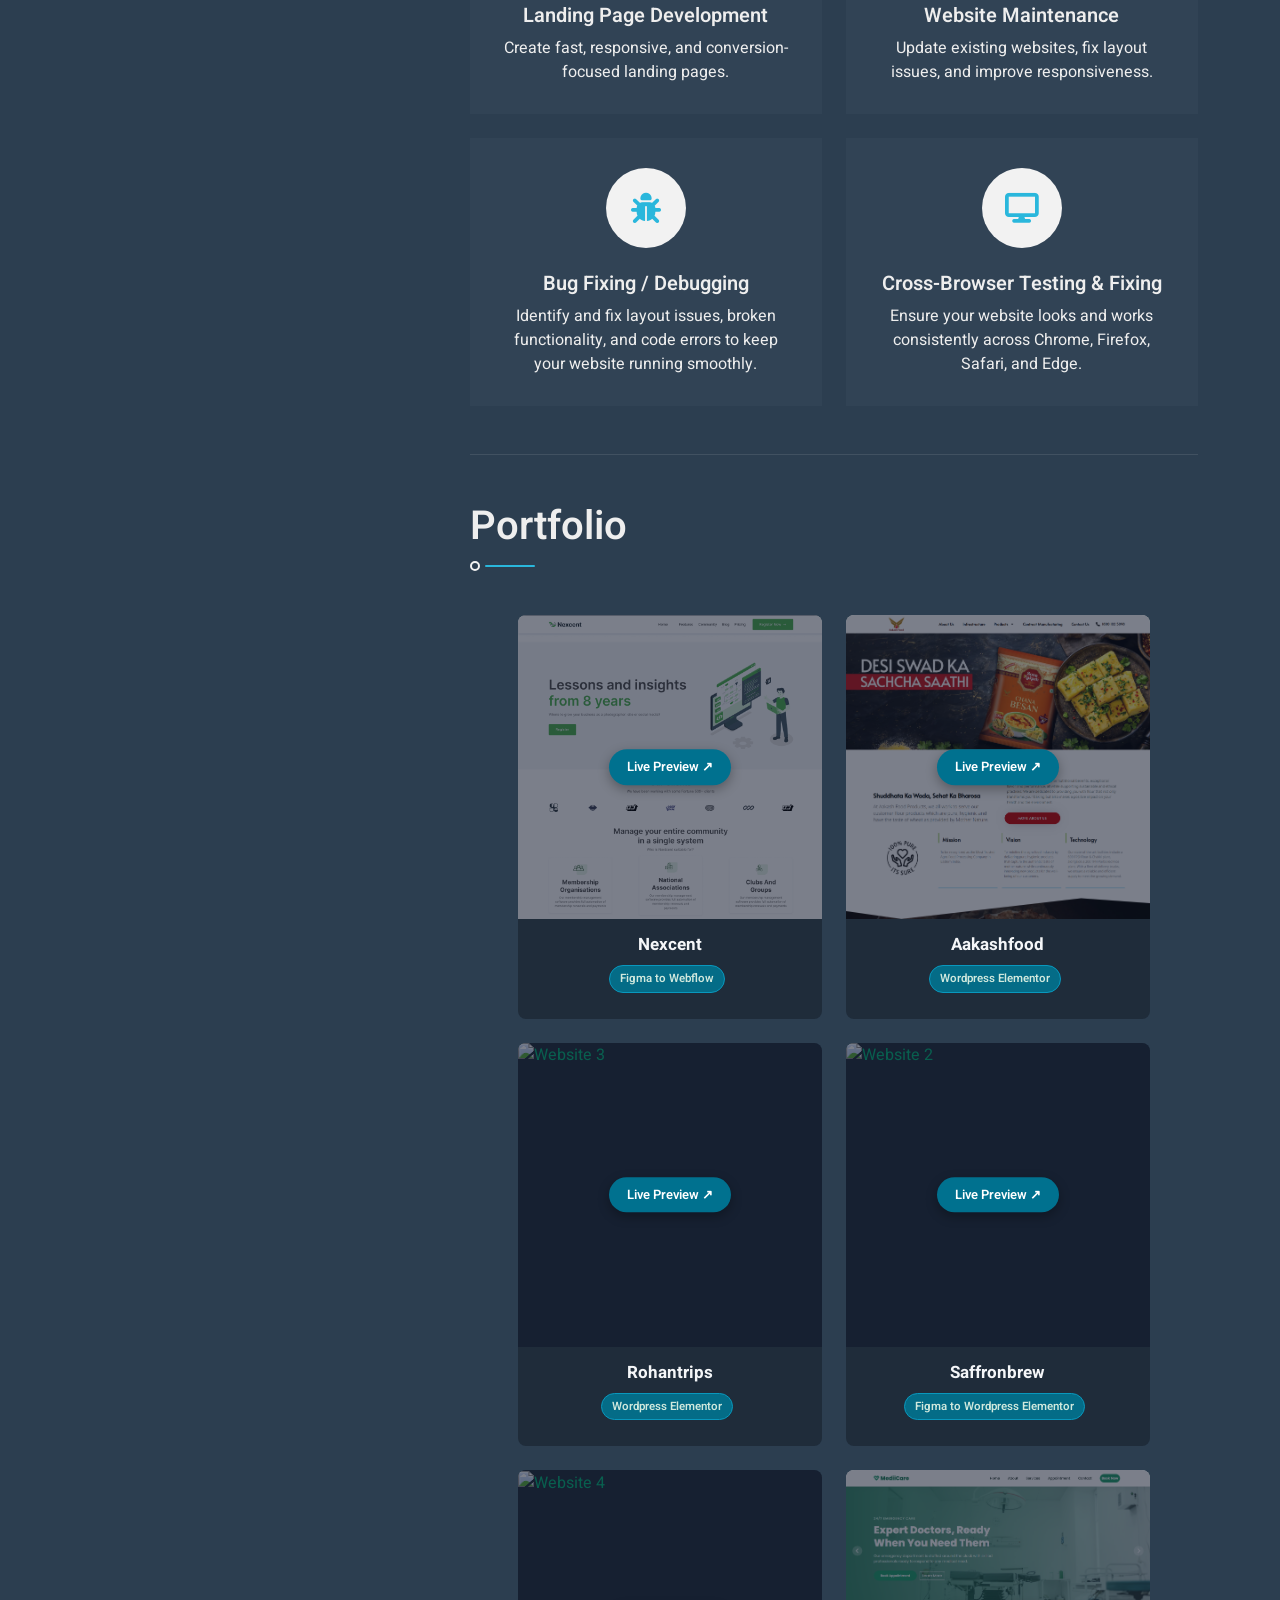
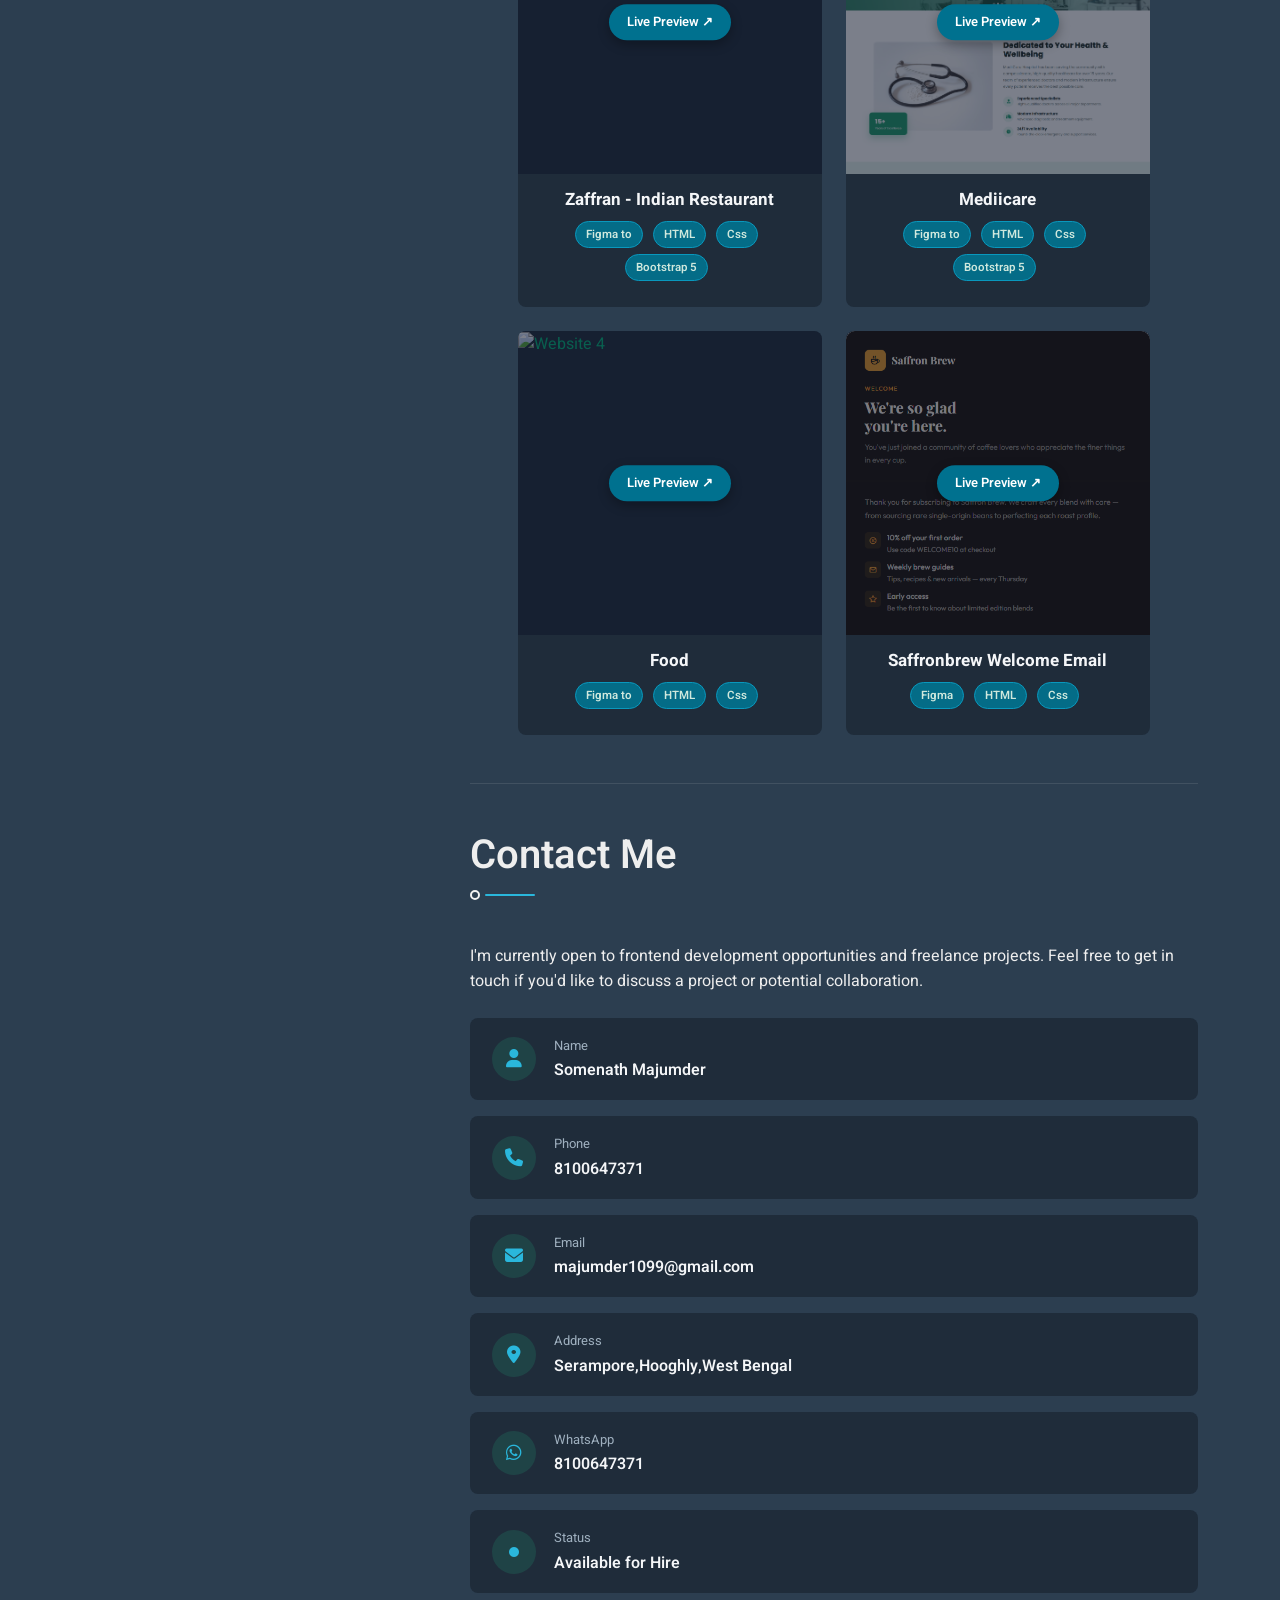
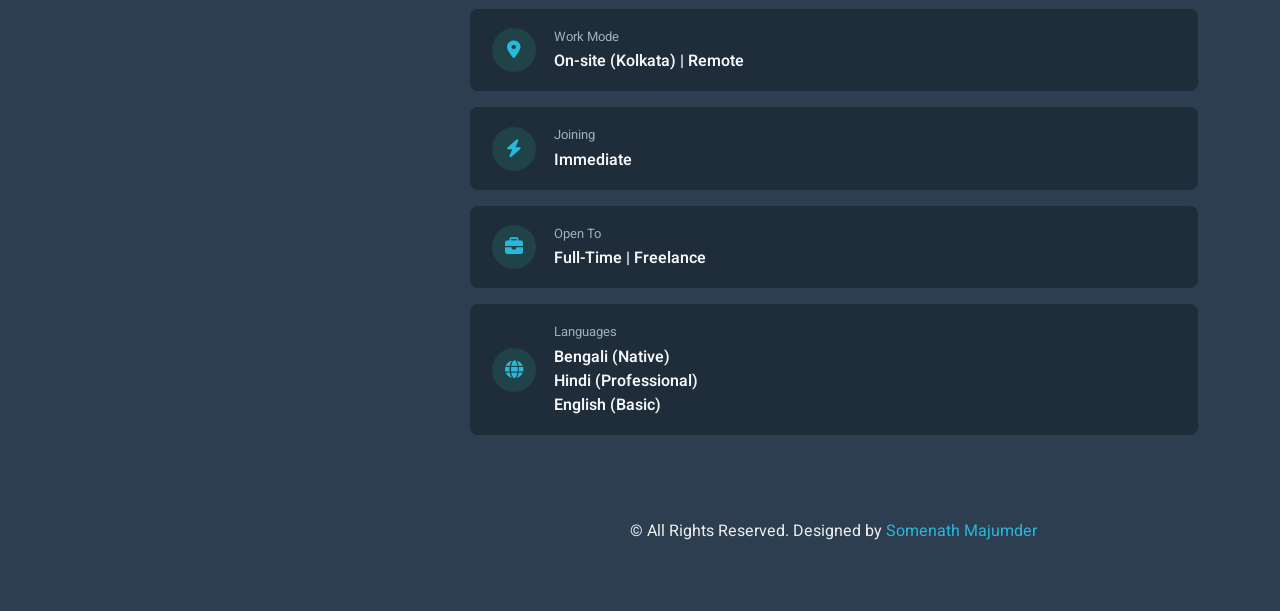
==== commit 9ad1427b: "Add files via upload" ====
--- a/index.html
+++ b/index.html
@@ -7,7 +7,7 @@
         <meta content="width=device-width, initial-scale=1.0" name="viewport">
         <meta name="viewport" content="width=device-width, initial-scale=1.0">
 
-
+        <script async src="https://www.googletagmanager.com/gtag/js?id=G-PNRC56BHDM"></script> <script> window.dataLayer = window.dataLayer || []; function gtag(){dataLayer.push(arguments);} gtag('js', new Date()); gtag('config', 'G-PNRC56BHDM'); </script>
         <!-- Favicon -->
         <link href="" rel="icon">
 
@@ -142,7 +142,7 @@
 });
 </script>
 
-<script async src="https://www.googletagmanager.com/gtag/js?id=G-PNRC56BHDM"></script> <script> window.dataLayer = window.dataLayer || []; function gtag(){dataLayer.push(arguments);} gtag('js', new Date()); gtag('config', 'G-PNRC56BHDM'); </script>
+
 </head>
 
 <body>
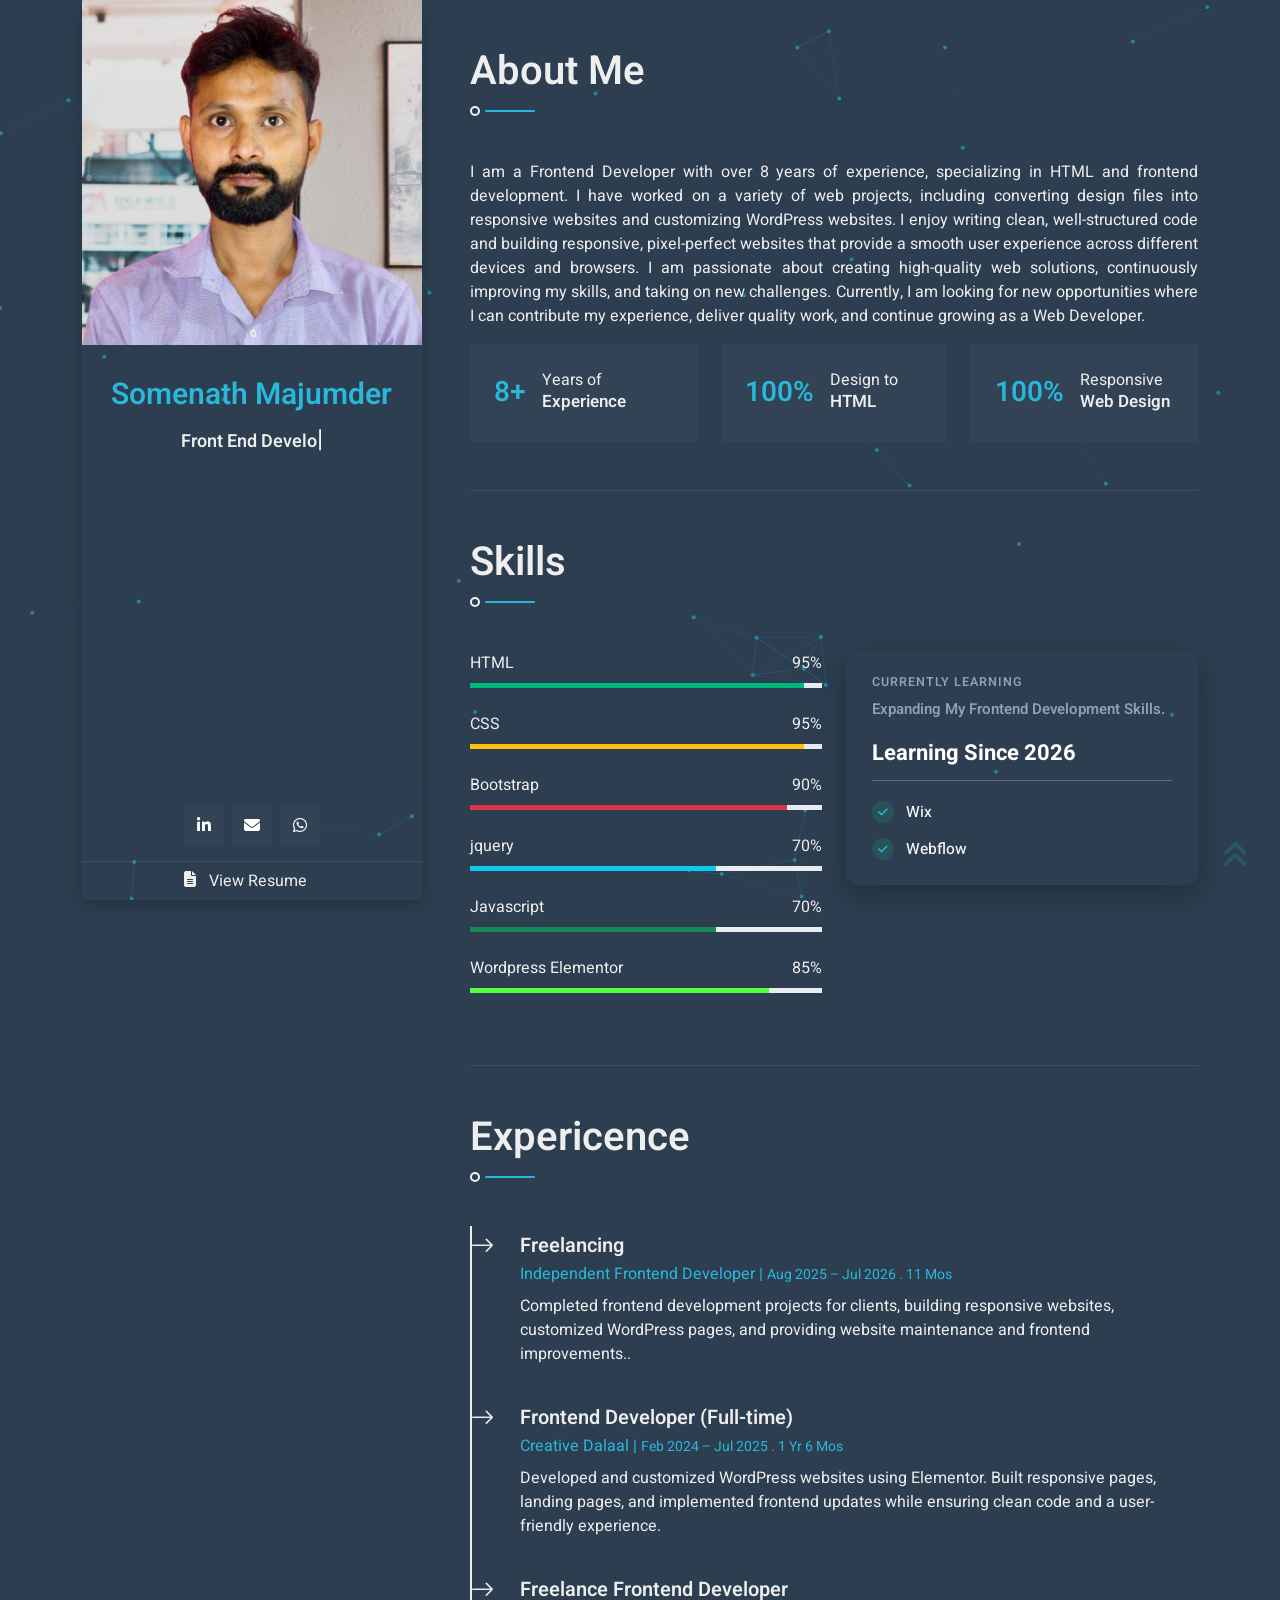
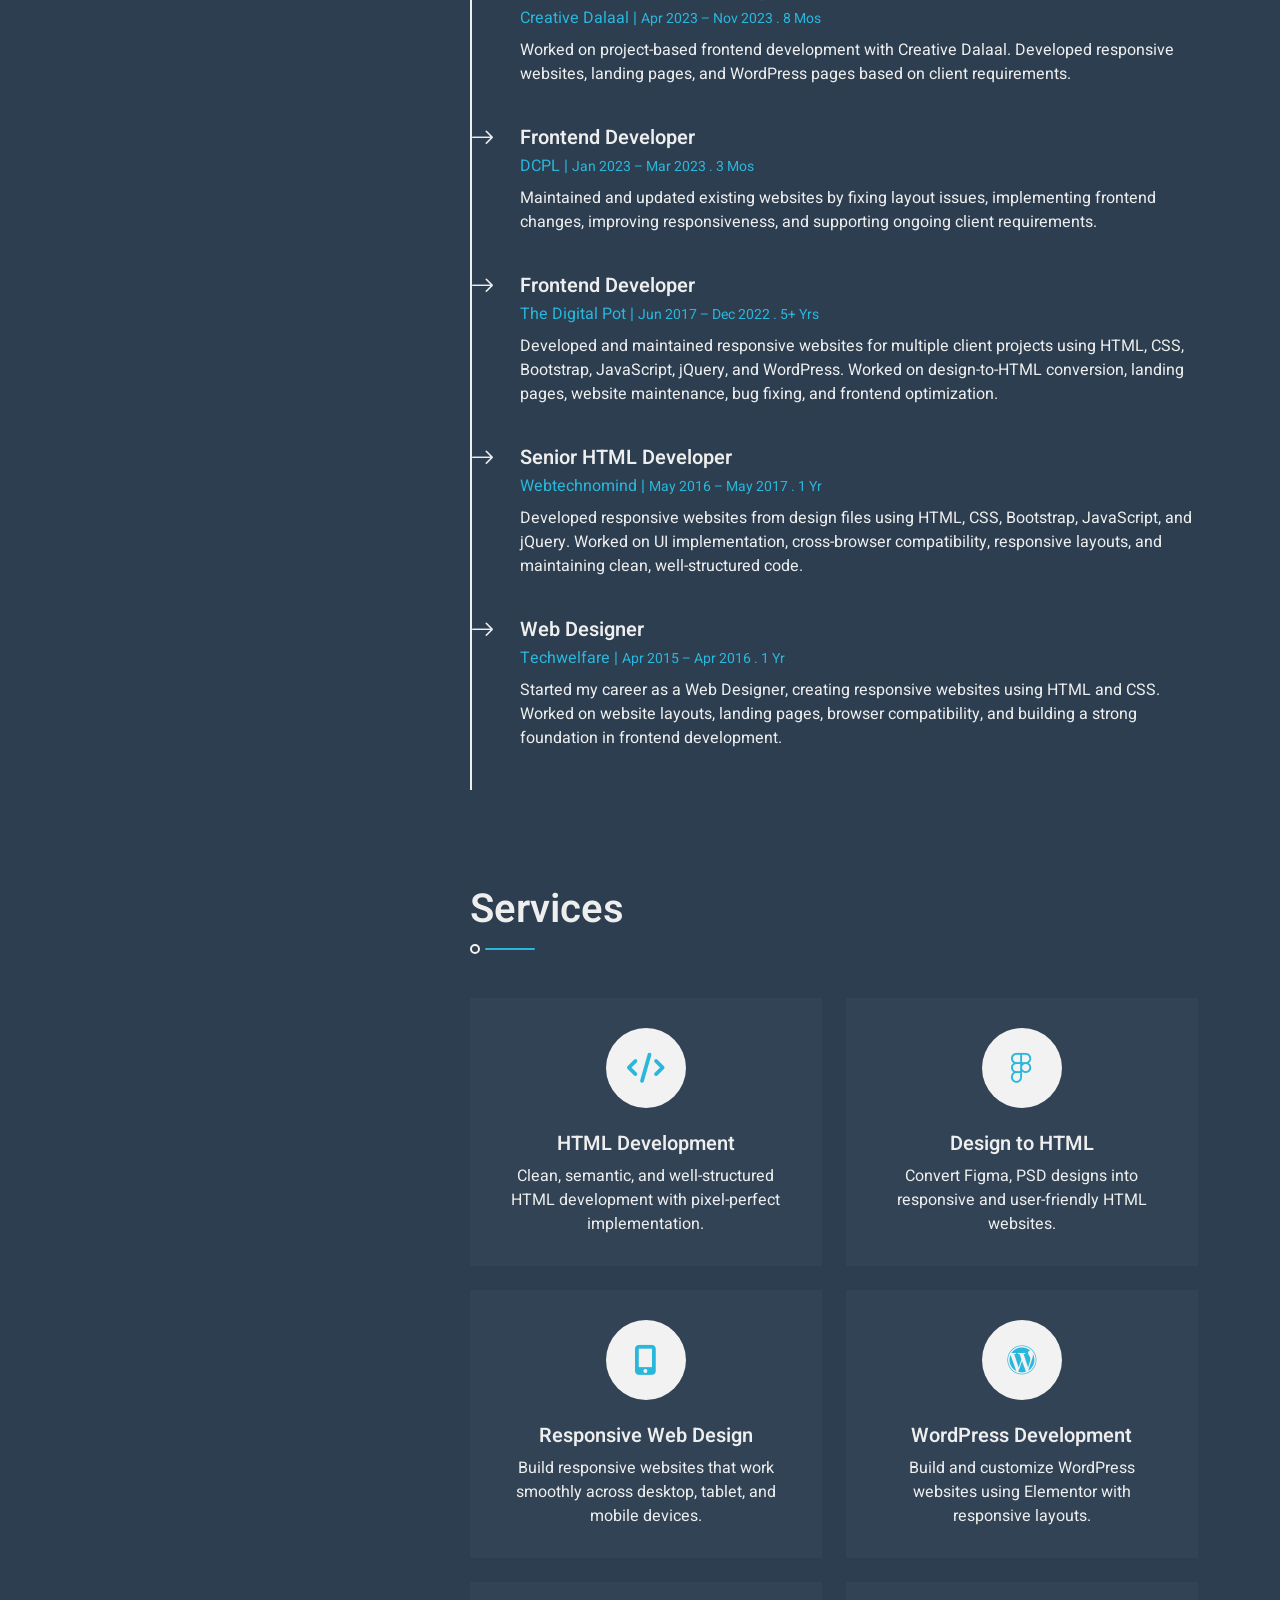
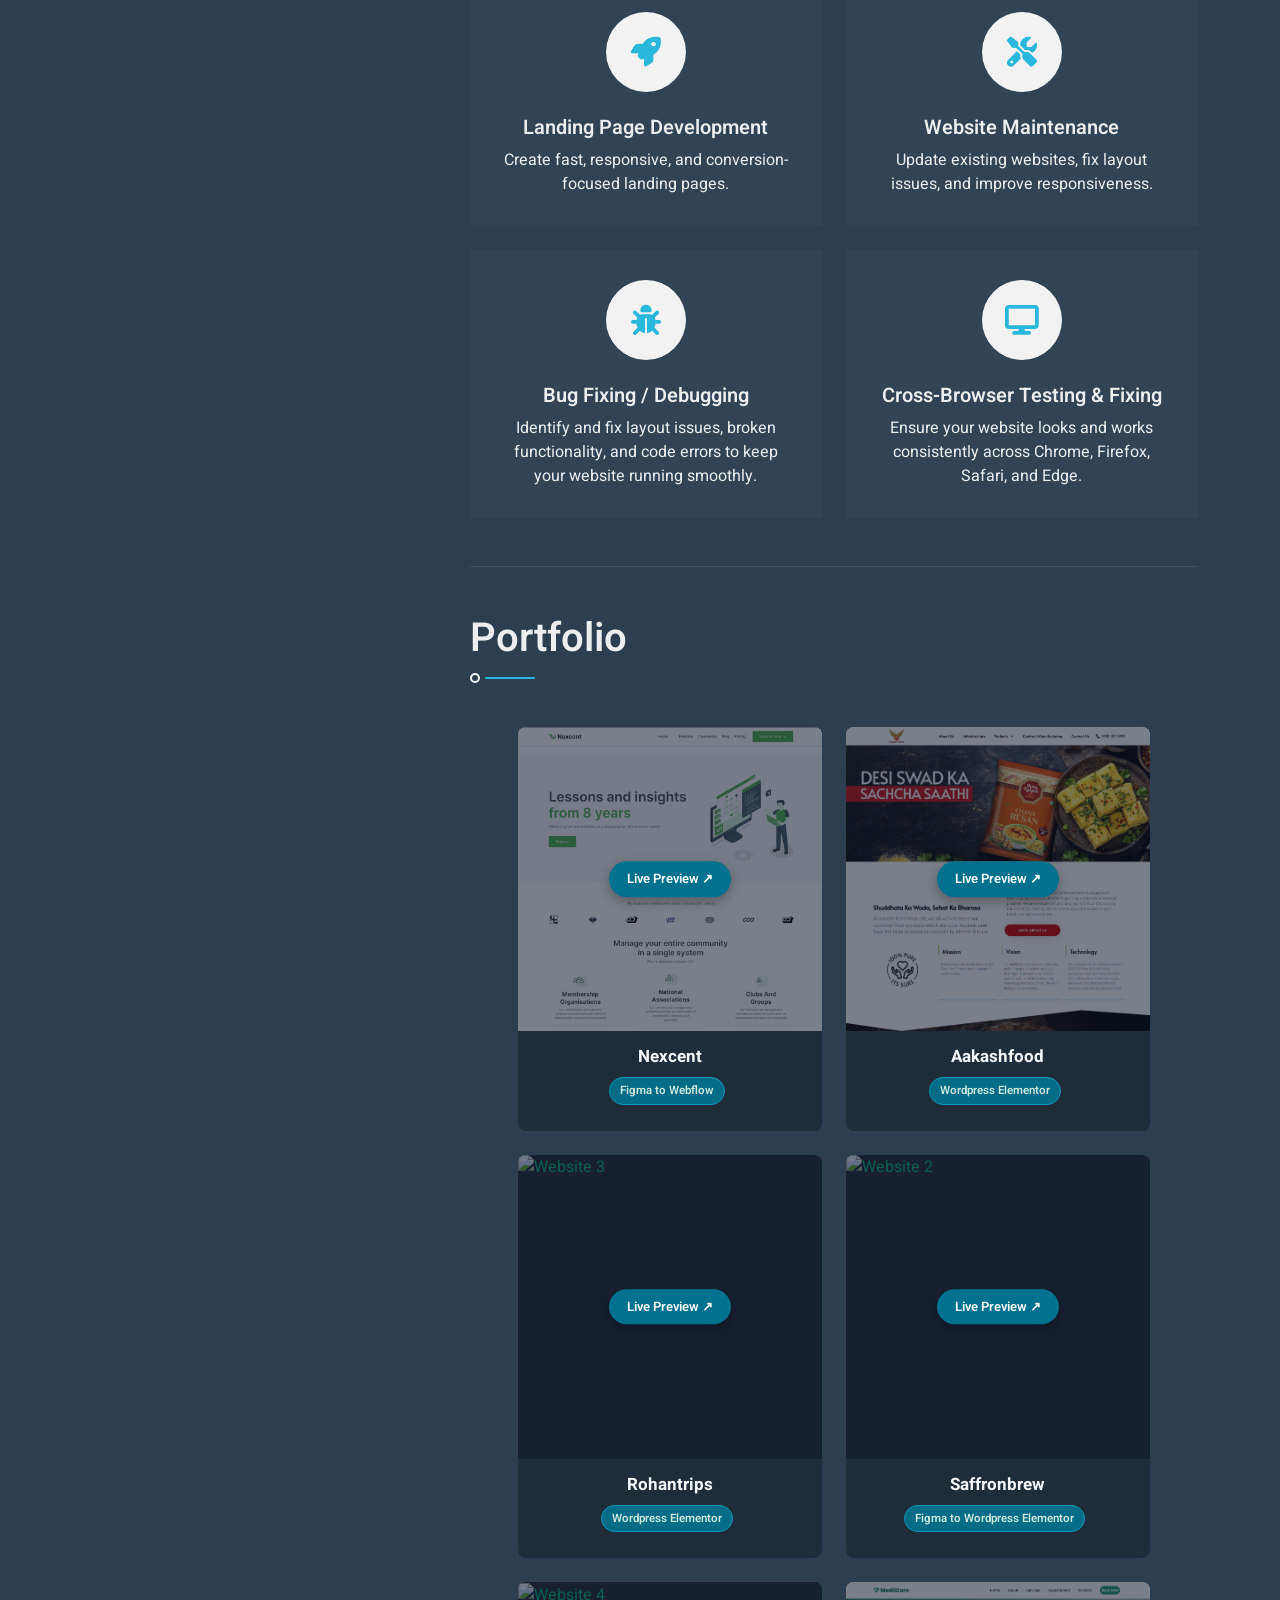
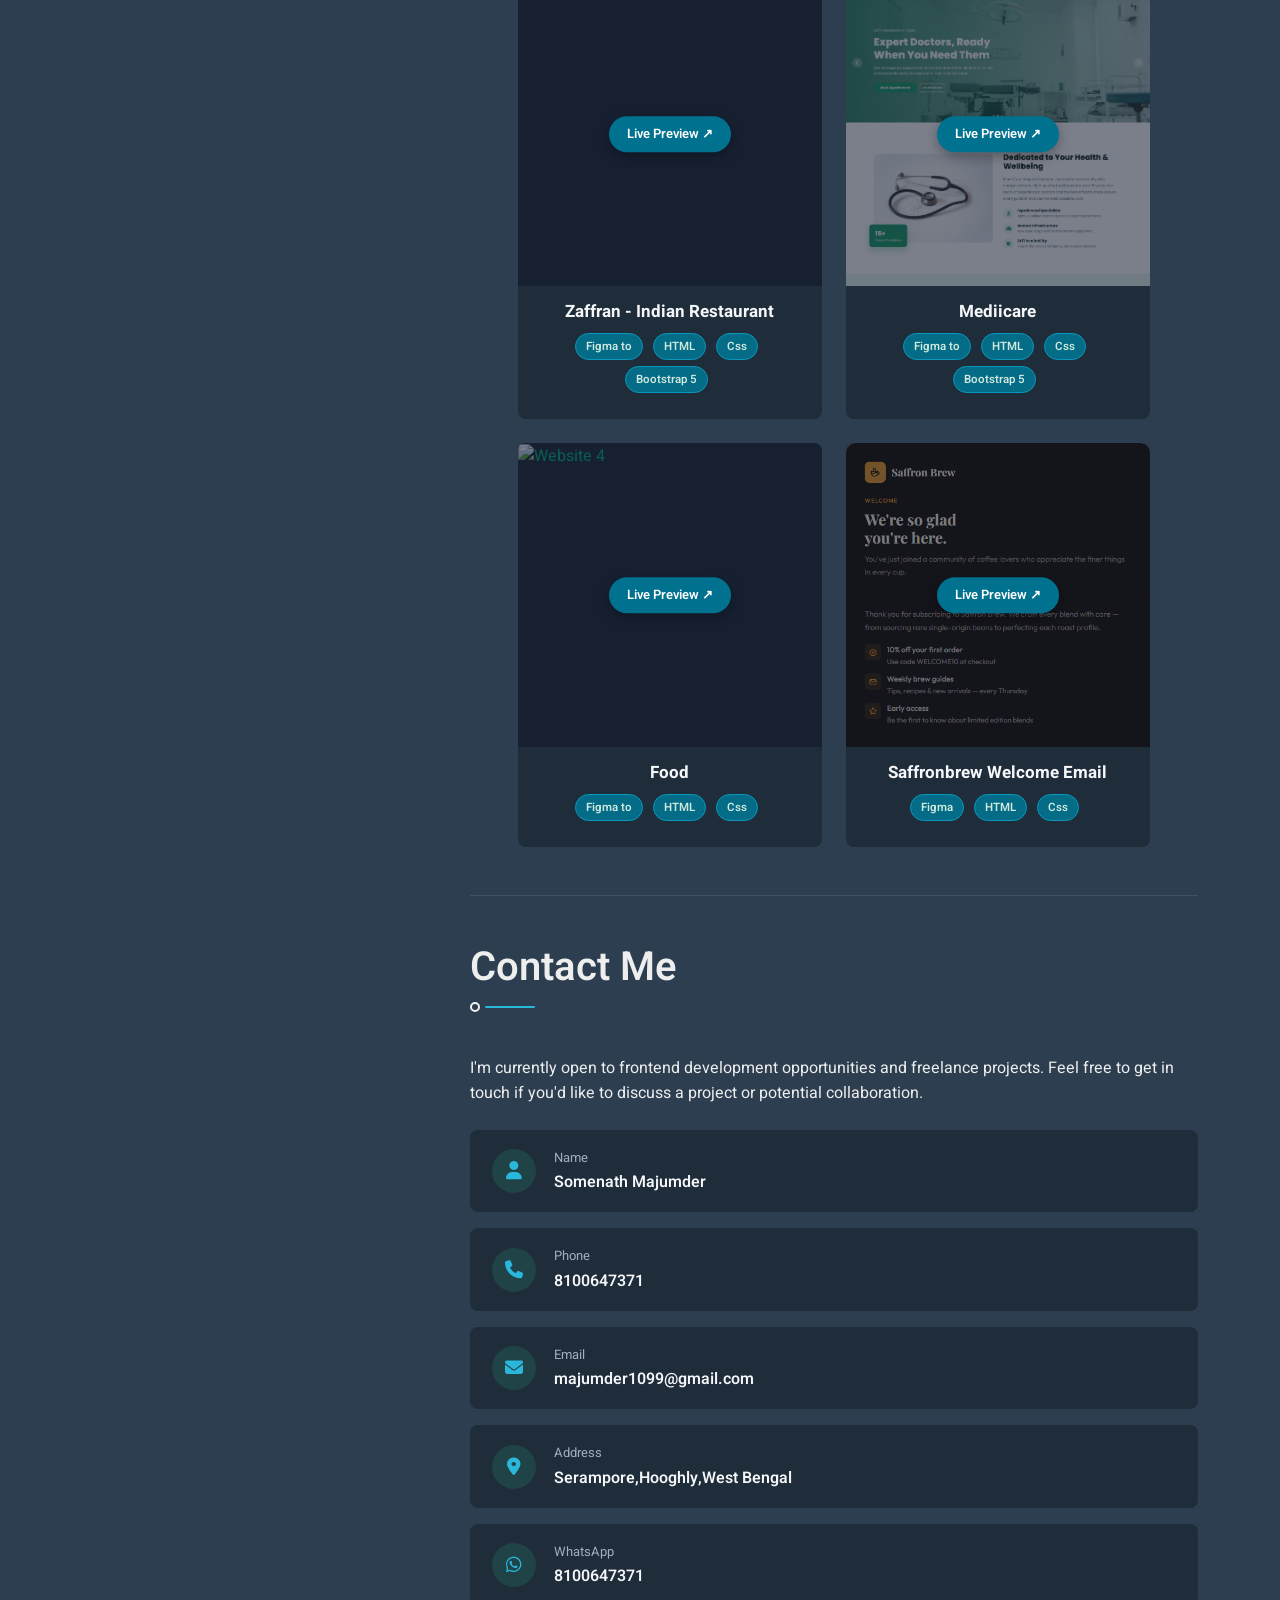
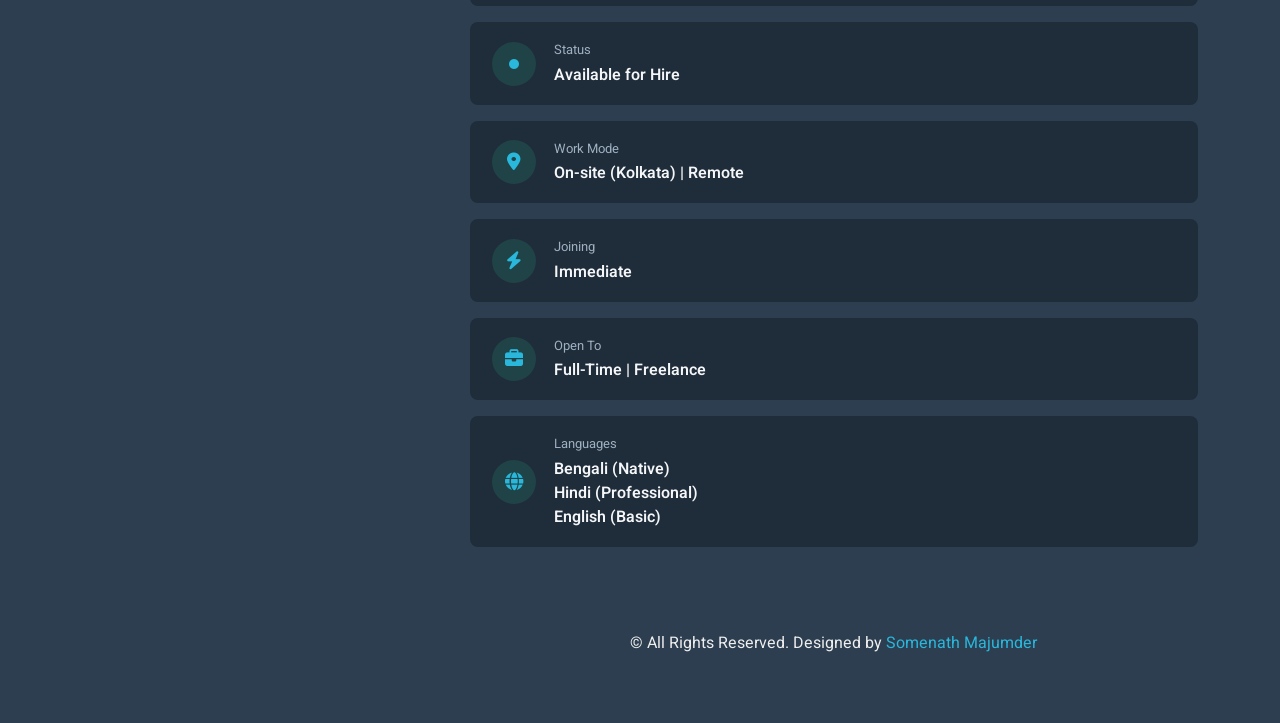
==== commit 5f6799bb: "index.html" ====
--- a/index.html
+++ b/index.html
@@ -174,8 +174,10 @@
                         <a class="btn btn-secondary btn-square mx-1" href="#"><i class="fab fa-instagram"></i></a> -->
                     </div>
                     <div class="download border-top">
-                        <a href="img/cv.pdf" class="btn w-50 " target="_blank">Download
-                            CV</a>
+                        <!-- <a href="img/cv.pdf" class="btn w-50 " target="_blank">Download
+                            CV</a> -->
+                            <i class="fa-solid fa-file-lines"></i><a href="https://somenath.site.je/cv.pdf" target="_blank" class="btn" target="_blank">
+                            View Resume</a>
 
                     </div>
                 </div>
@@ -804,4 +806,4 @@
     <script src="js/main.js"></script>
 </body>
 
-</html>+</html>
--- a/css/style.css
+++ b/css/style.css
@@ -445,10 +445,10 @@
   color: #2ab7dc;
 }
 
-
-
-
-}
+.experience .border-start{display: flex;flex-direction: column-reverse;}
+
+
+
 
 .filters button:hover {
   color: #f4f6f8;
